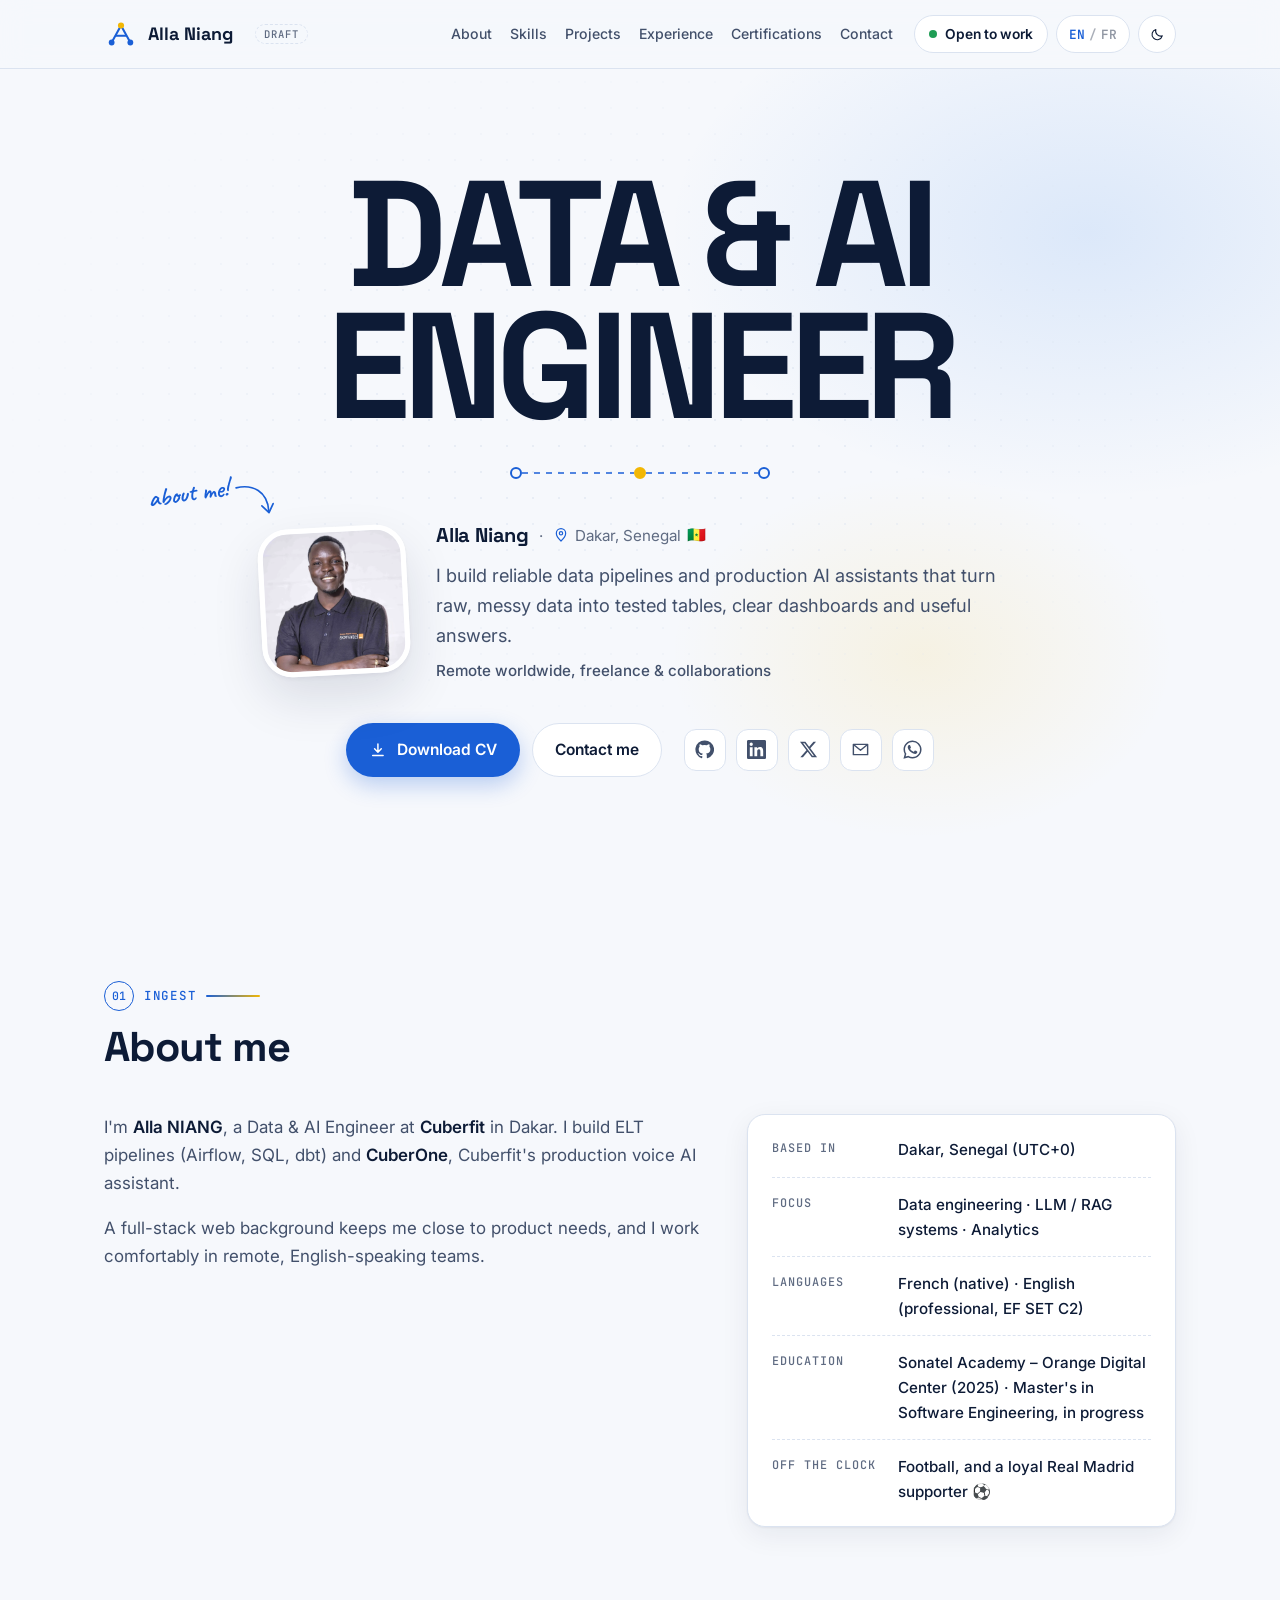
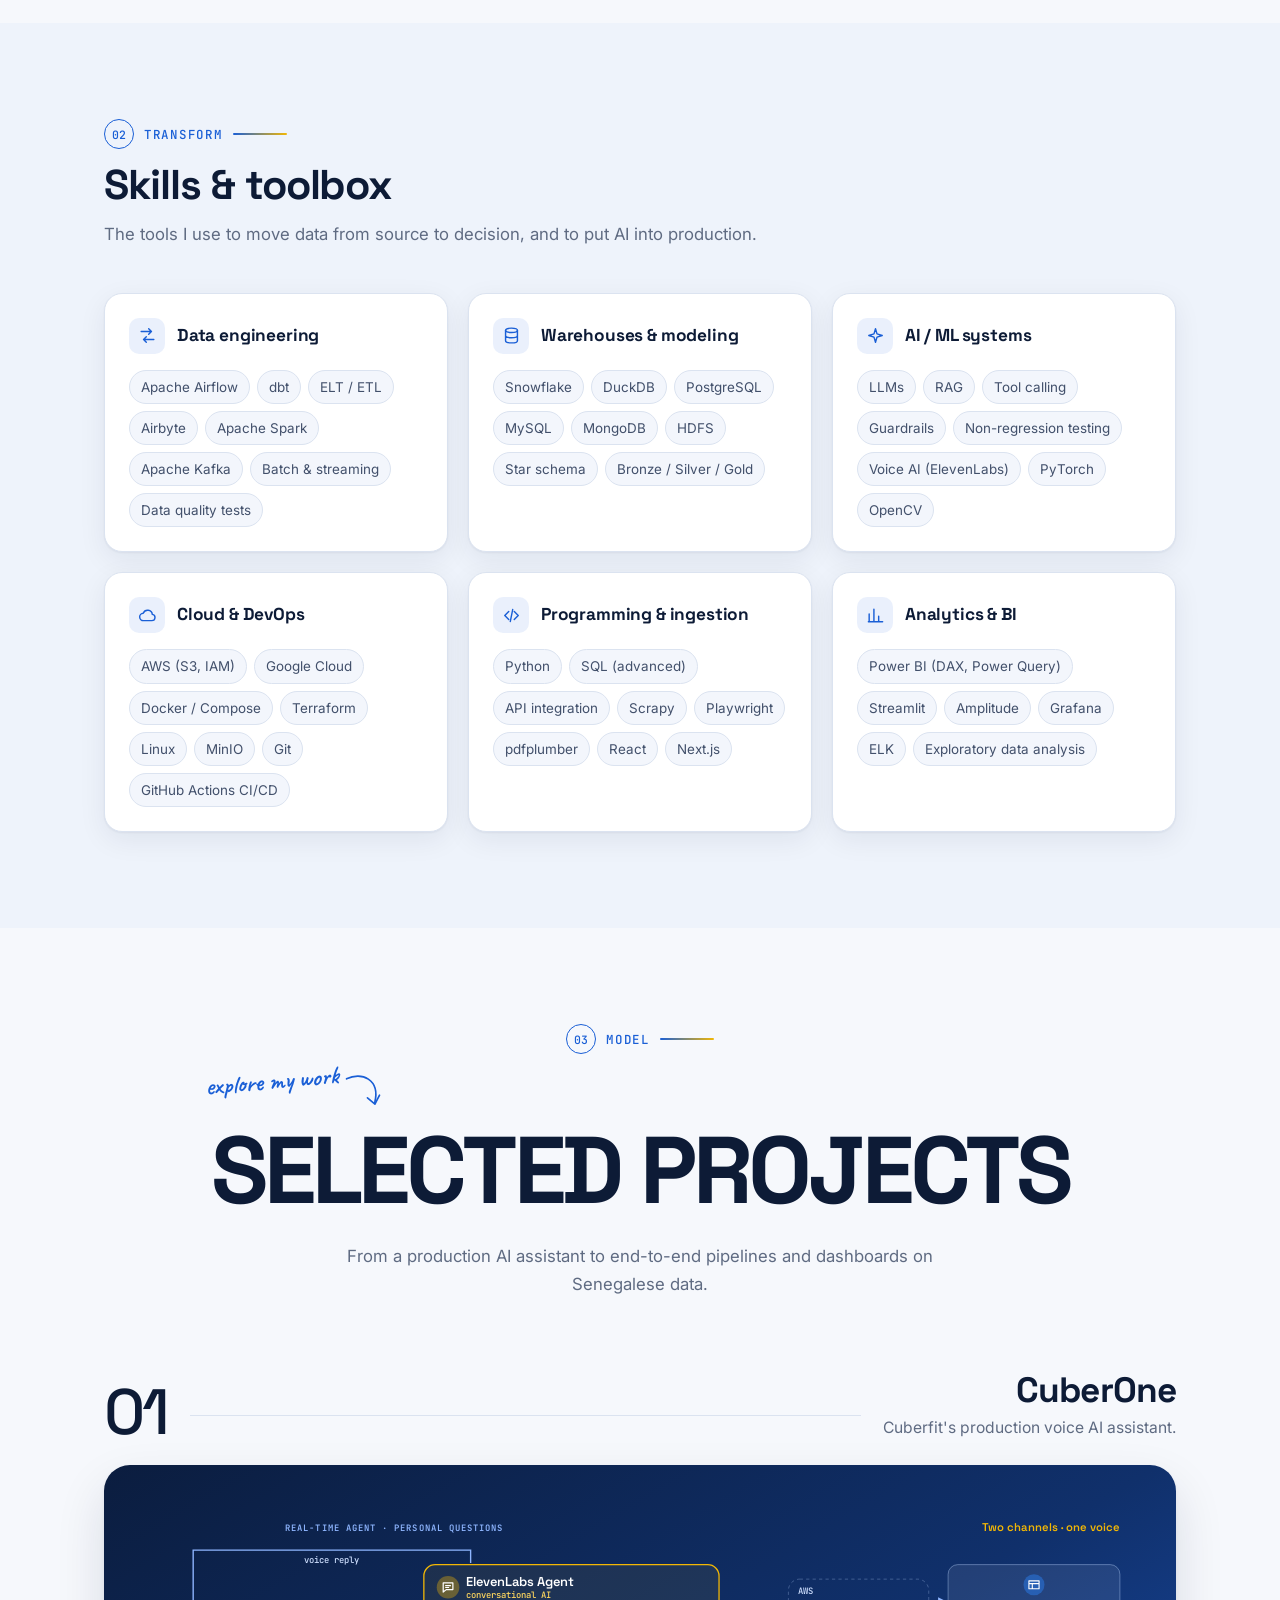
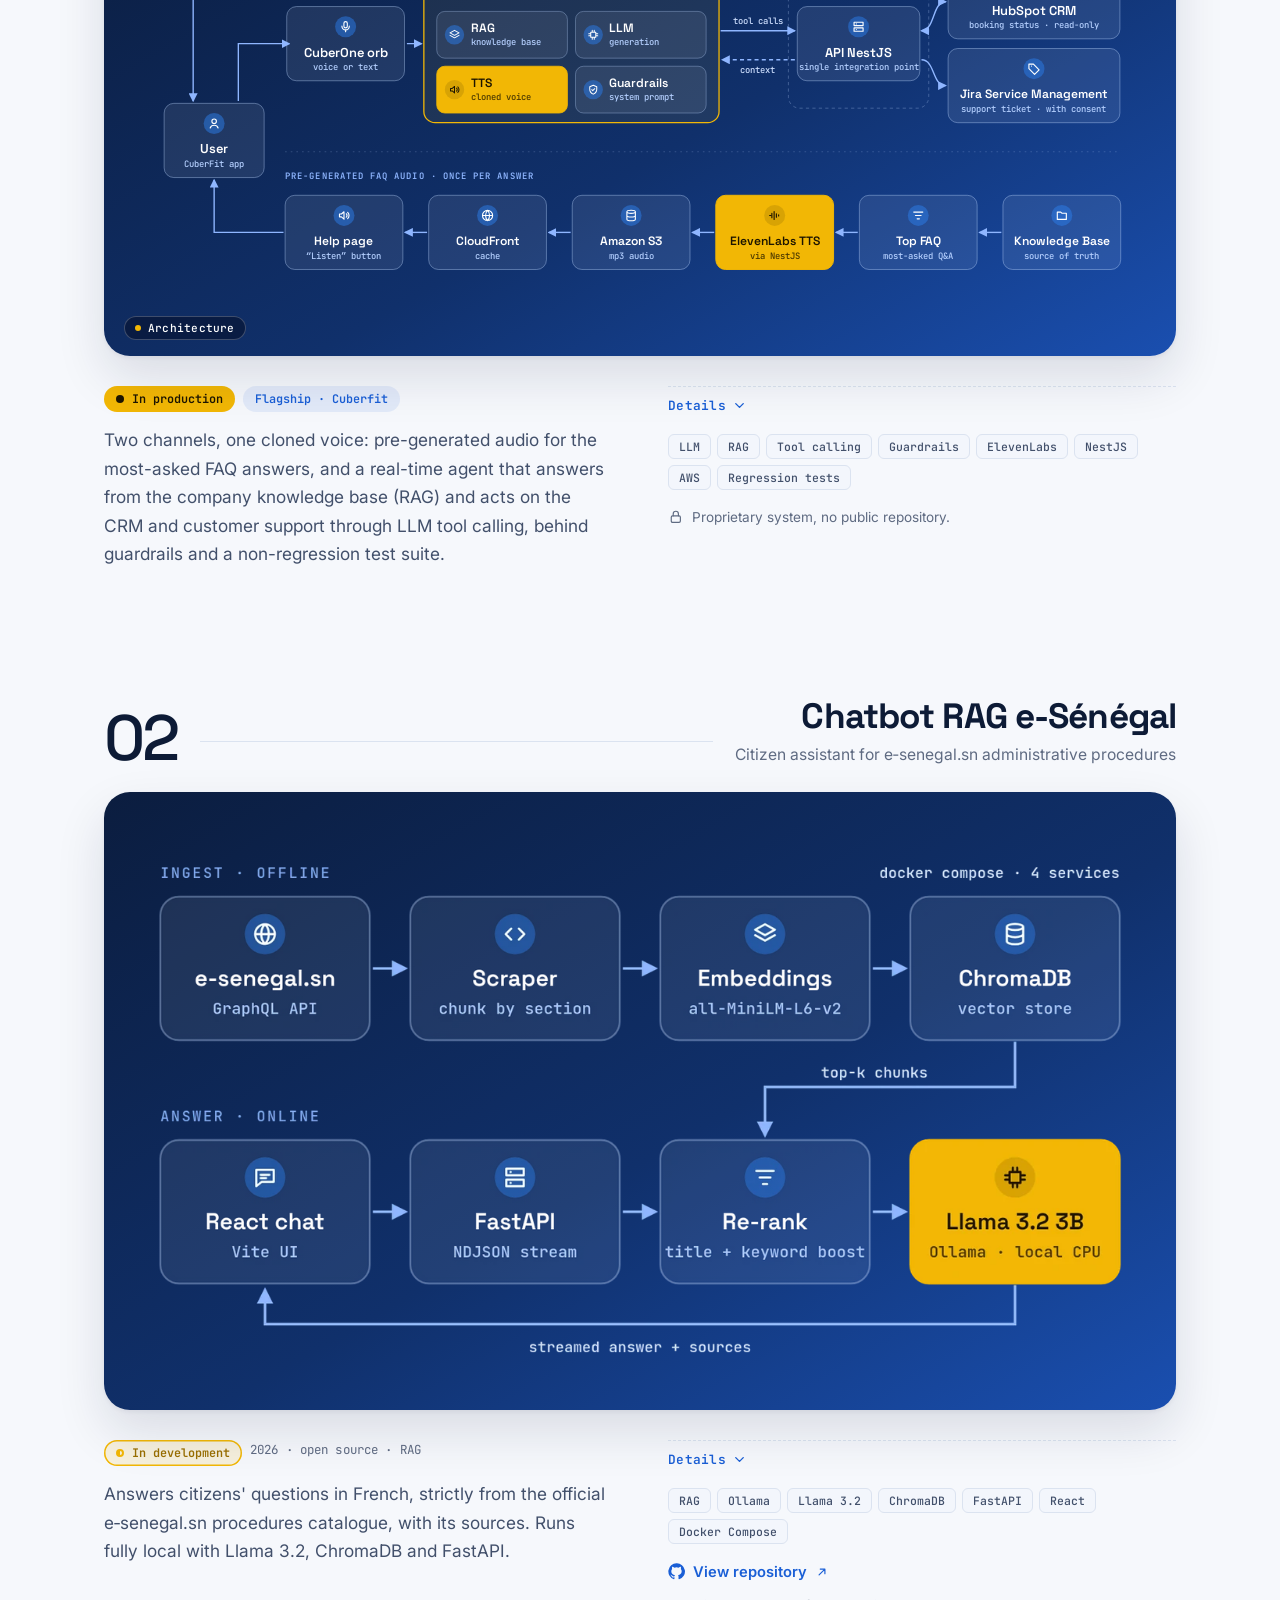
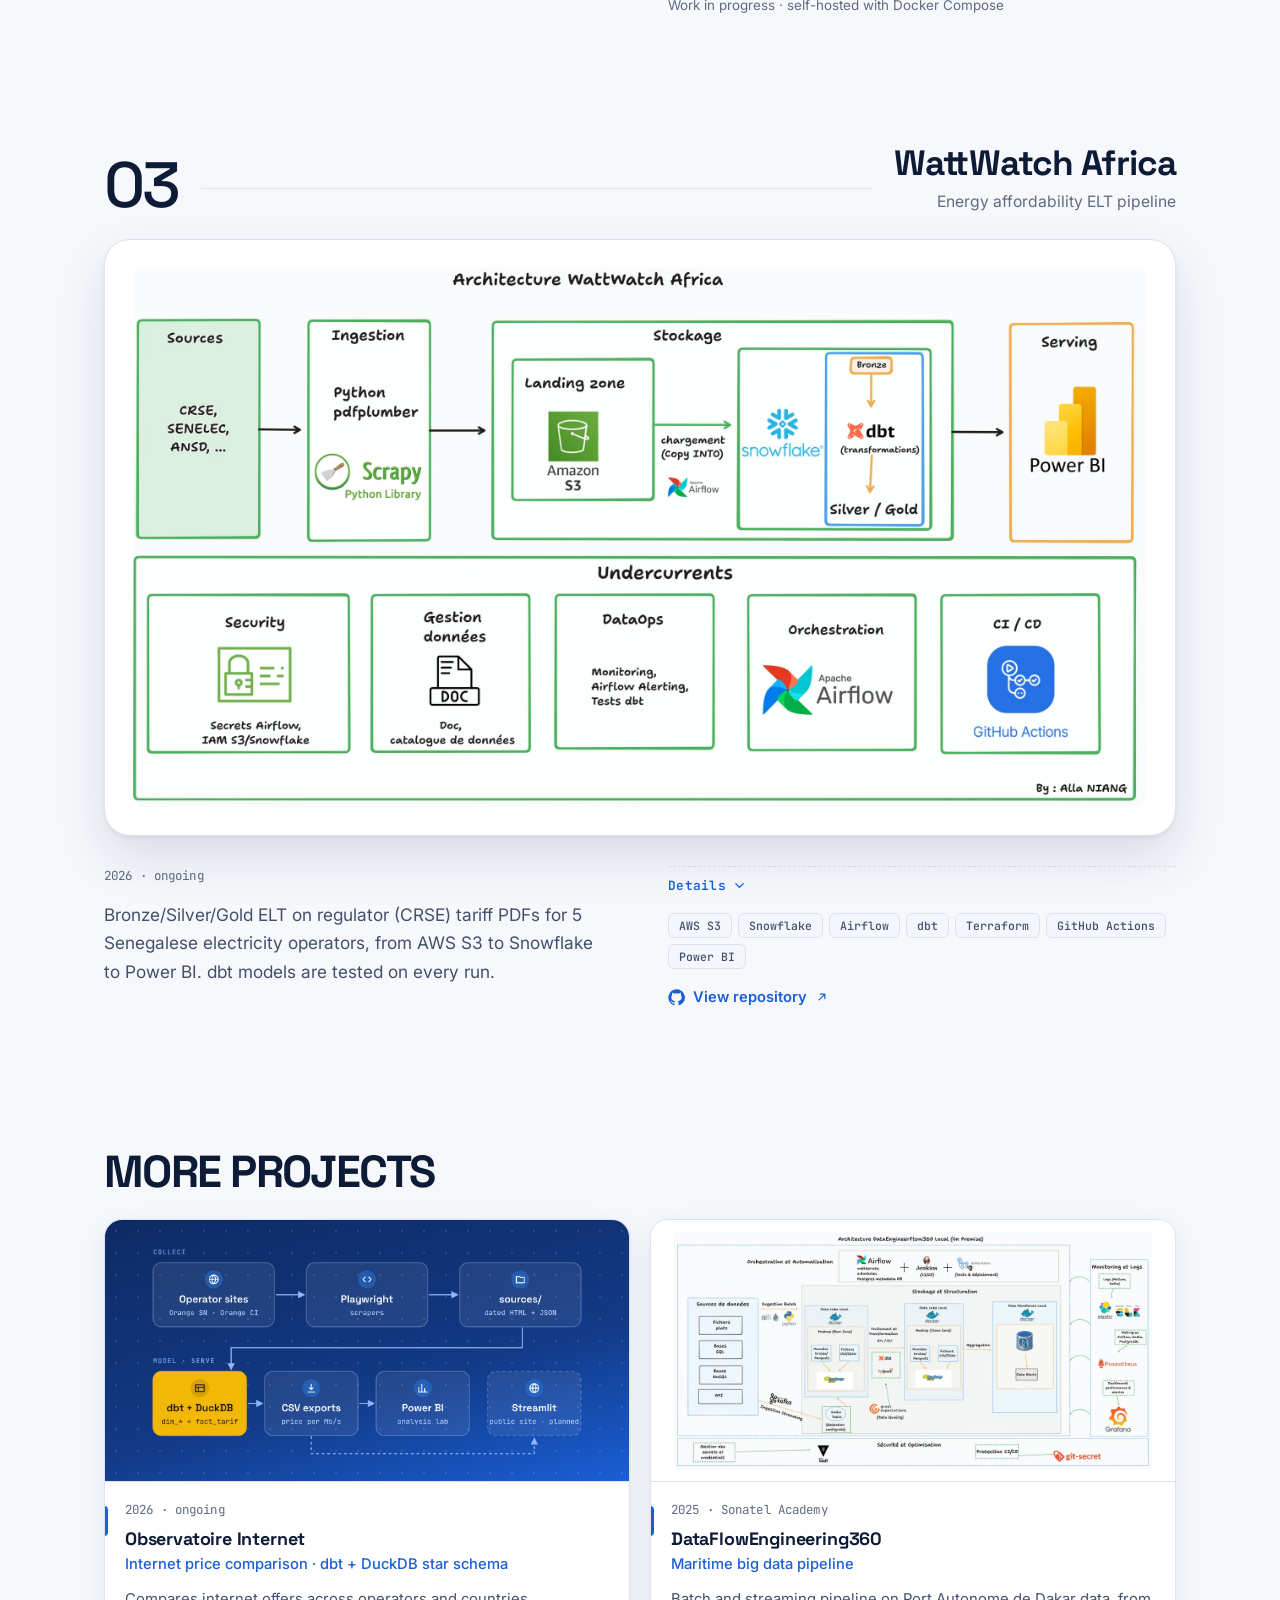
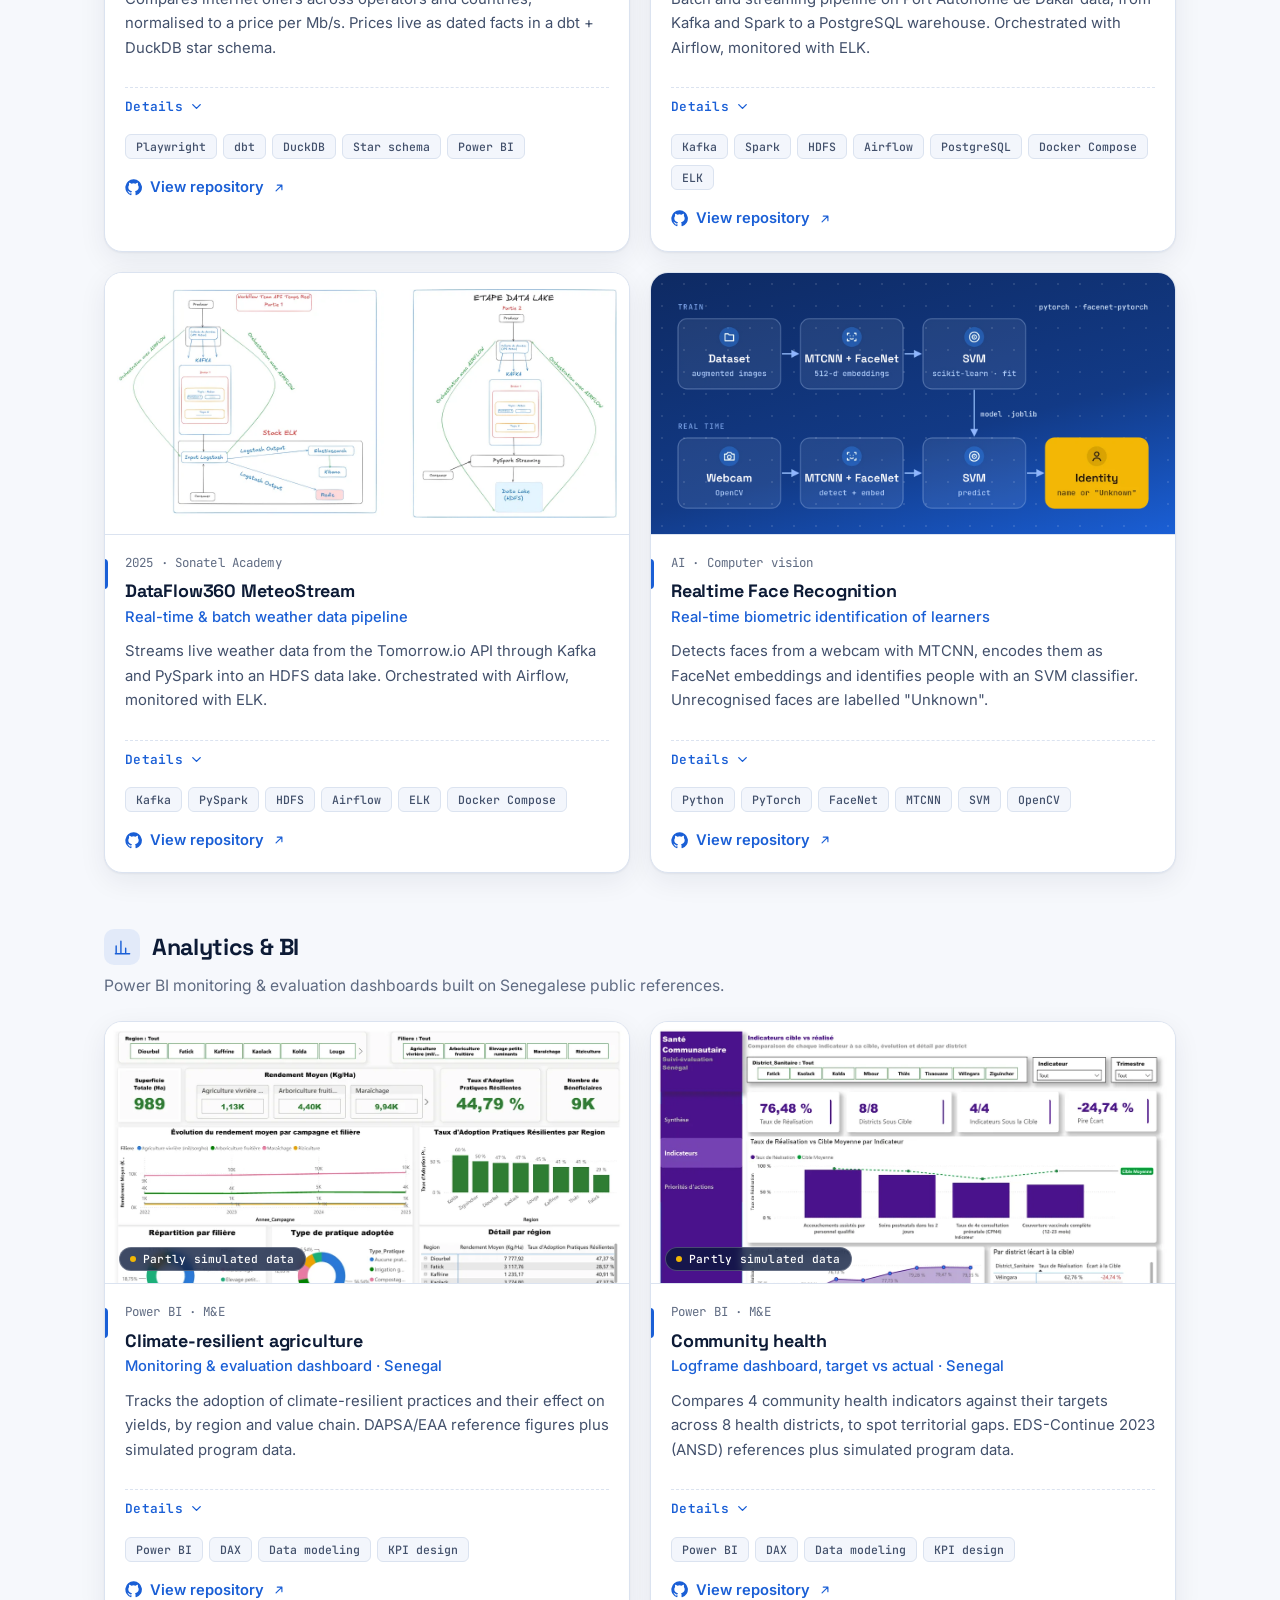
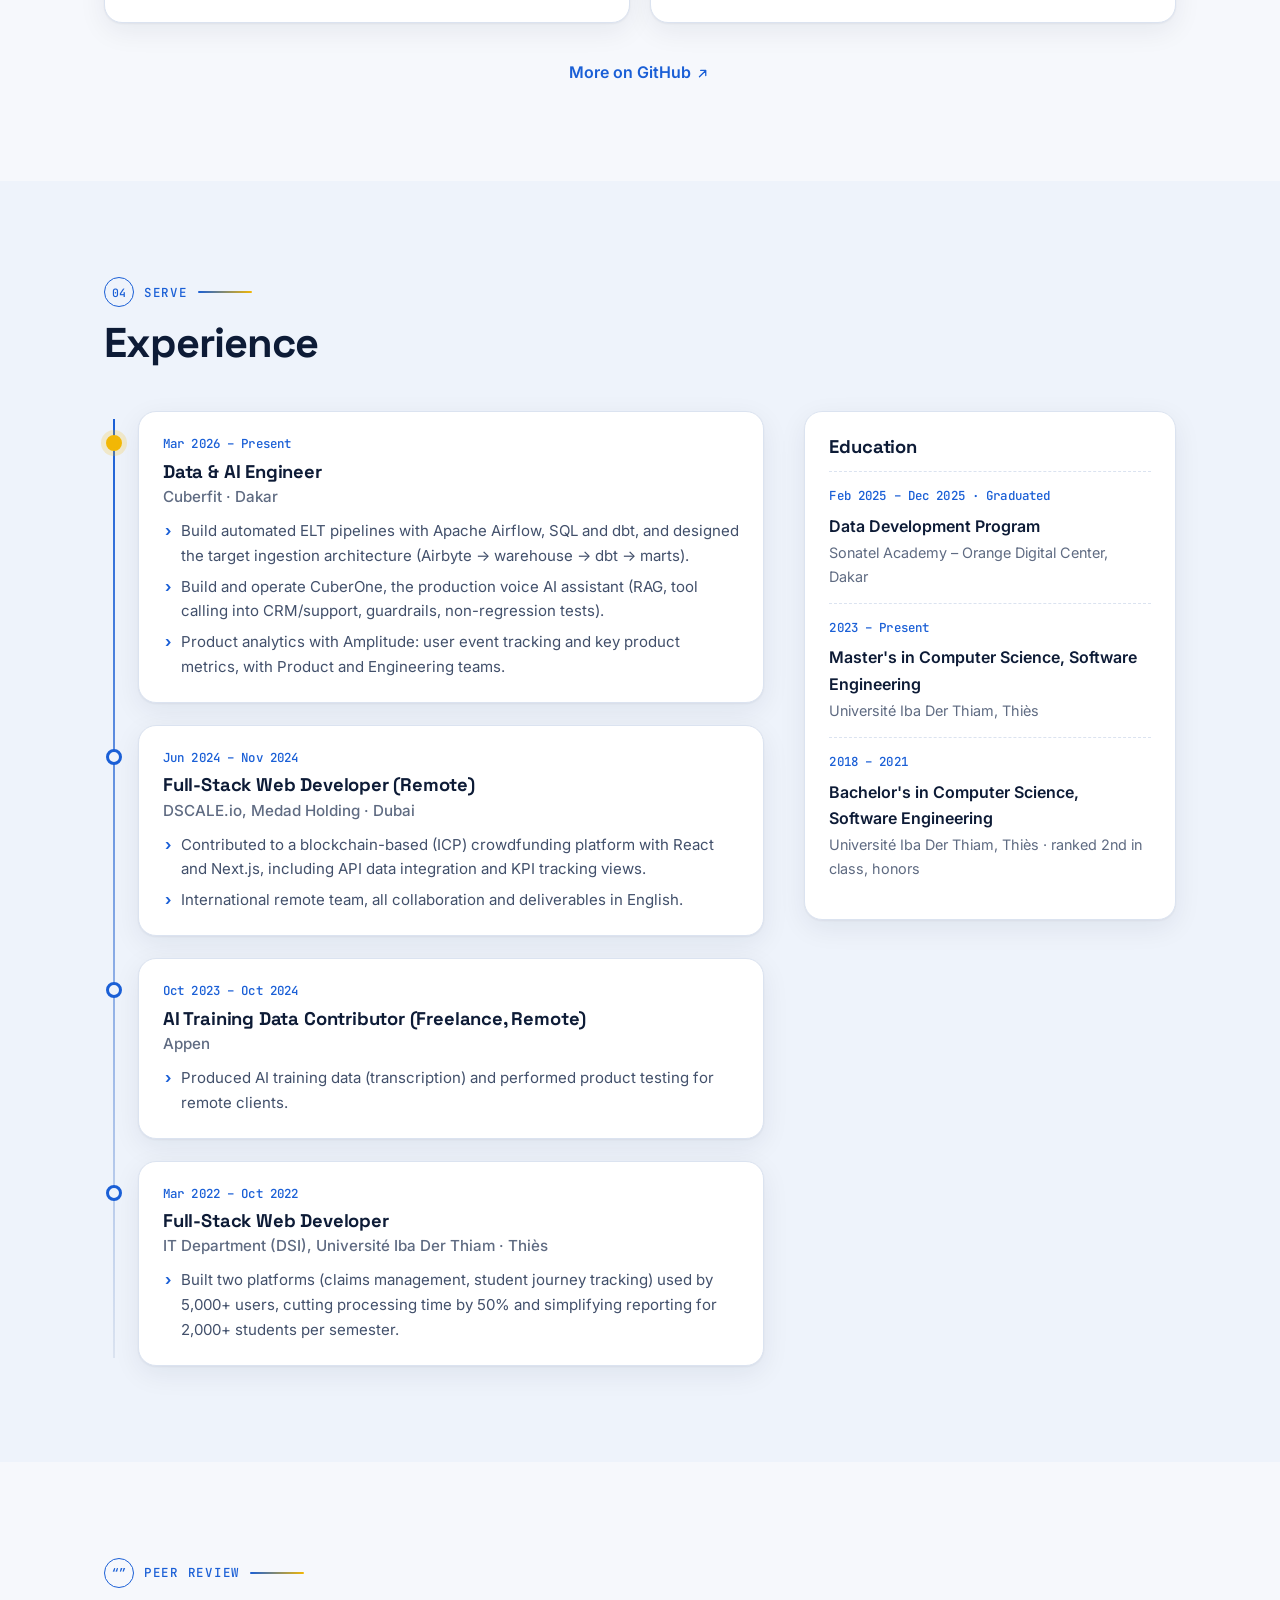
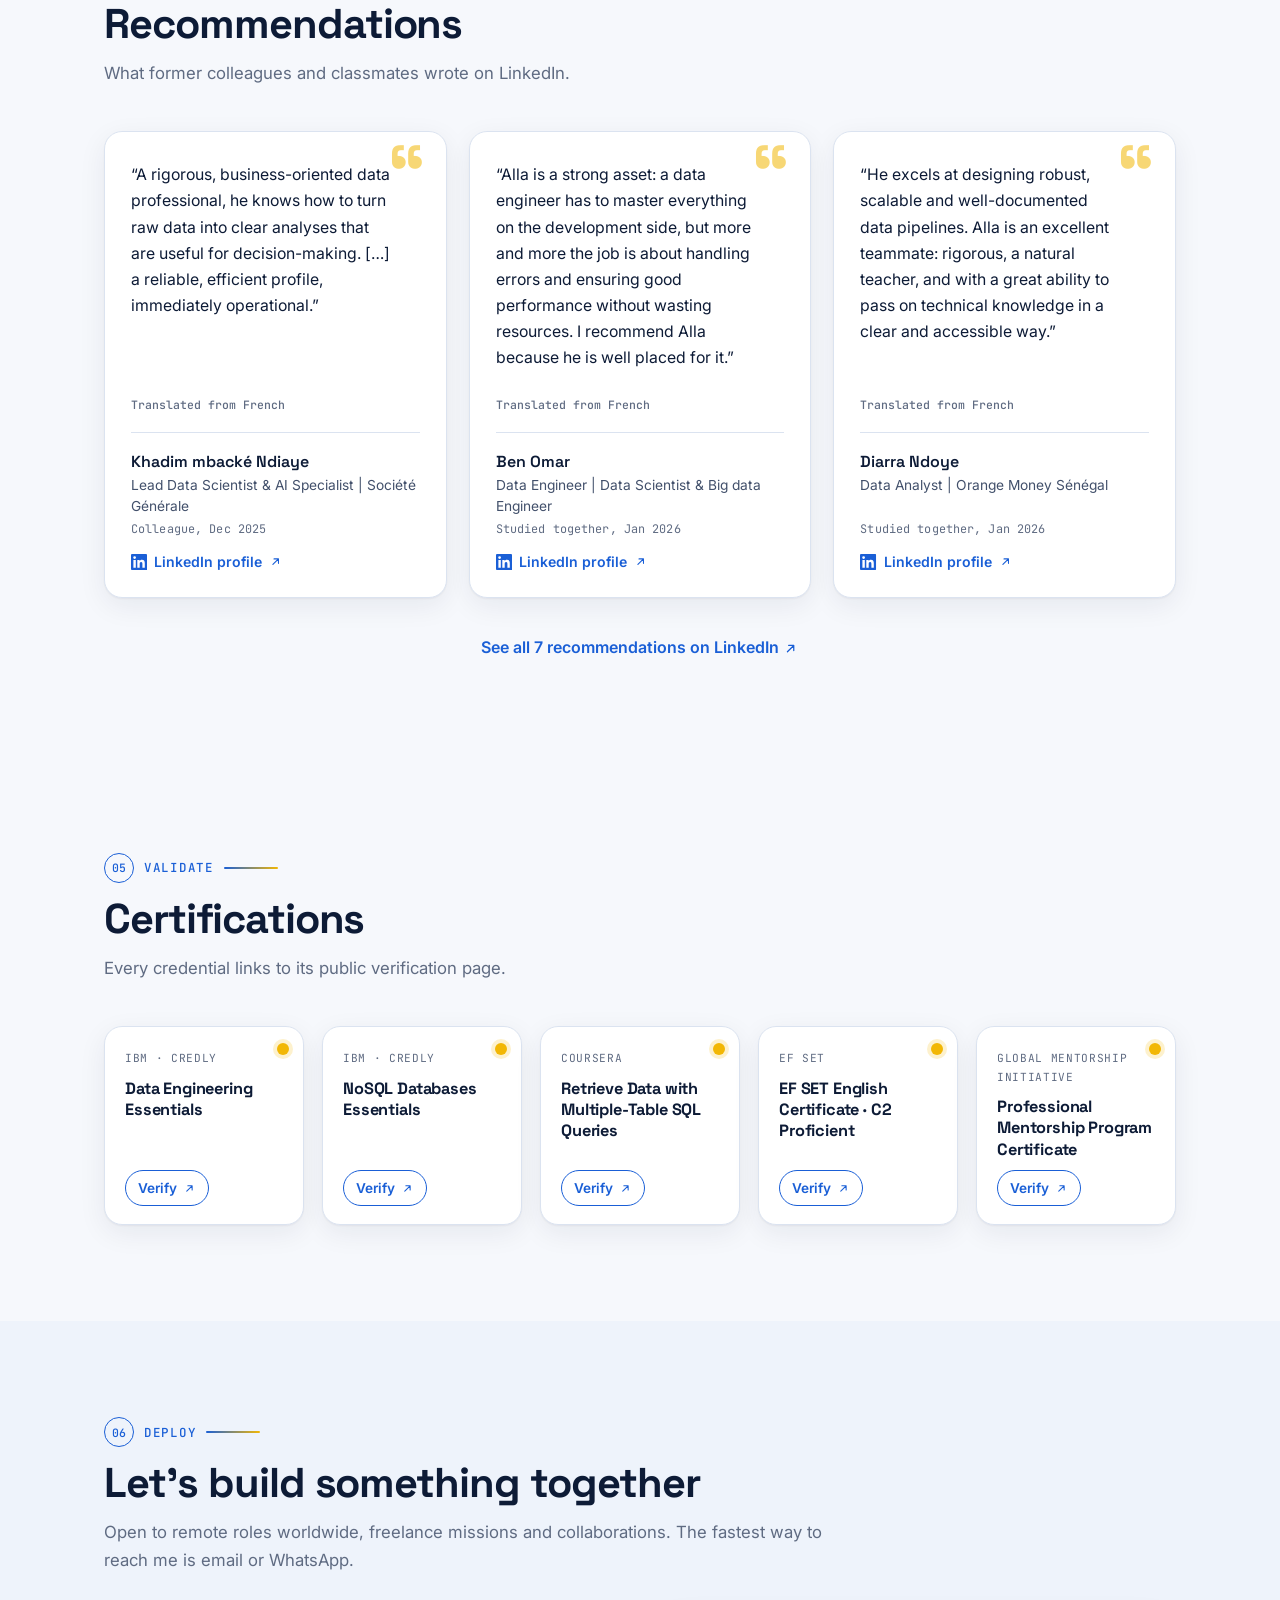
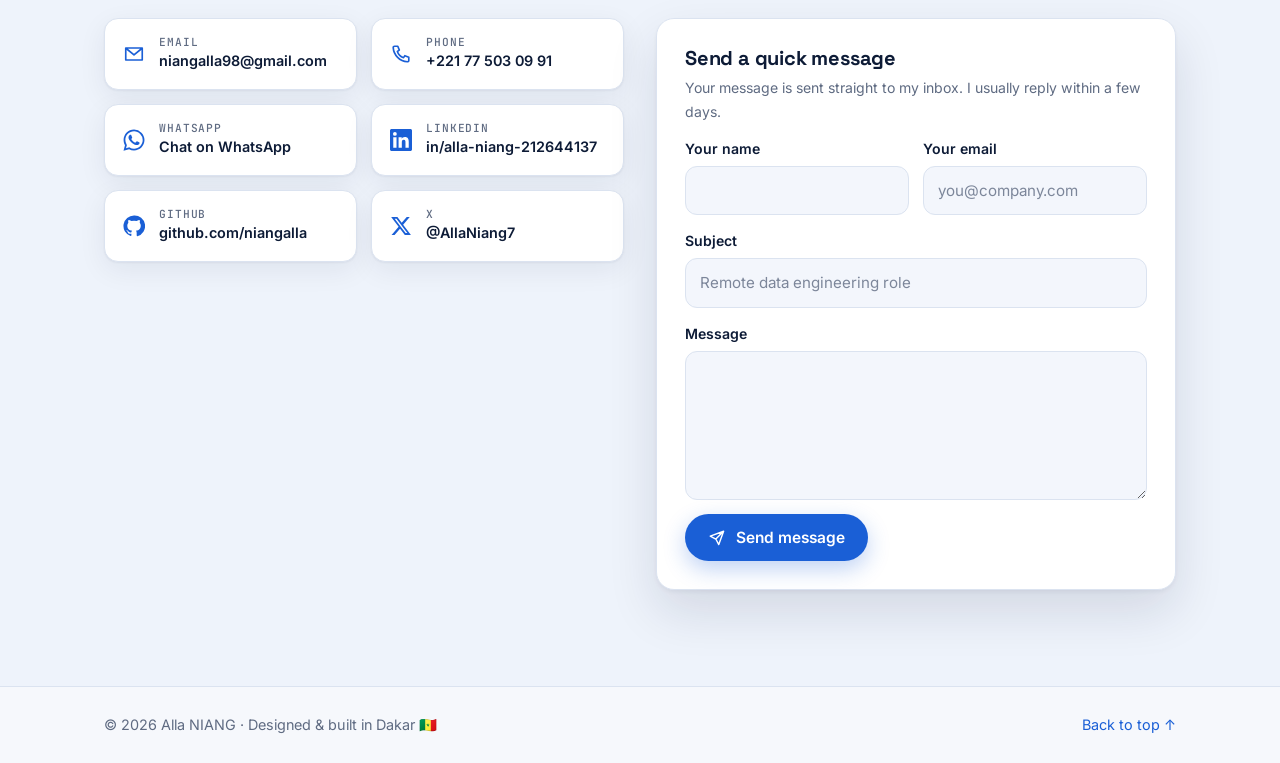
==== draft/index.html @ c75e4c22 "Add draft redesign under /draft (noindex, not linked from main site)" ====
<!DOCTYPE html>
<html lang="en" data-theme="light">
<head>
  <meta charset="utf-8">
  <meta name="viewport" content="width=device-width, initial-scale=1">
  <meta name="robots" content="noindex, nofollow">
  <title>[Draft] Alla Niang · Data &amp; AI Engineer · Dakar, Senegal</title>
  <meta name="description" content="Alla NIANG, Data & AI Engineer based in Dakar, Senegal. ELT pipelines with Airflow, dbt and SQL, cloud data warehouses, and production AI assistants (RAG, tool calling, guardrails). Open to remote opportunities.">
  <meta name="author" content="Alla NIANG">
  <meta name="keywords" content="Alla Niang, Alla NIANG, Data Engineer, AI Engineer, Dakar, Senegal, Airflow, dbt, Snowflake, RAG, LLM, remote">
  <meta name="theme-color" content="#1a5fd6">
  <!-- Open Graph / social -->
  <meta property="og:type" content="website">
  <meta property="og:site_name" content="Alla Niang">
  <meta property="og:title" content="Alla Niang · Data & AI Engineer">
  <meta property="og:description" content="Reliable data pipelines and production AI assistants, built from Dakar, Senegal. Open to remote opportunities.">
  <meta property="og:url" content="https://niangalla.github.io/">
  <meta property="og:image" content="https://niangalla.github.io/assets/og-image.jpg">
  <meta property="og:image:width" content="1200">
  <meta property="og:image:height" content="630">
  <meta property="og:locale" content="en_US">
  <meta property="og:locale:alternate" content="fr_FR">
  <meta name="twitter:card" content="summary_large_image">
  <meta name="twitter:site" content="@AllaNiang7">
  <meta name="twitter:title" content="Alla Niang · Data & AI Engineer">
  <meta name="twitter:description" content="Reliable data pipelines and production AI assistants, built from Dakar, Senegal.">
  <meta name="twitter:image" content="https://niangalla.github.io/assets/og-image.jpg">
  <link rel="icon" href="assets/favicon.svg" type="image/svg+xml">
  <!-- Apply saved theme early to avoid a flash -->
  <script>try{var t=localStorage.getItem('an-theme');if(t)document.documentElement.setAttribute('data-theme',t);}catch(e){}</script>
  <link rel="preconnect" href="https://fonts.googleapis.com">
  <link rel="preconnect" href="https://fonts.gstatic.com" crossorigin>
  <link href="https://fonts.googleapis.com/css2?family=Caveat:wght@600&family=Inter:wght@400;500;600&family=JetBrains+Mono:wght@500&family=Space+Grotesk:wght@500;600;700&display=swap" rel="stylesheet">
  <link rel="stylesheet" href="css/style.css?v=draft1">
</head>
<body>
  <!-- SVG icon sprite -->
  <svg width="0" height="0" style="position:absolute" aria-hidden="true">
    <symbol id="i-github" viewBox="0 0 24 24"><path fill="currentColor" d="M12 .5a11.5 11.5 0 0 0-3.64 22.41c.58.1.79-.25.79-.56v-2c-3.2.7-3.88-1.37-3.88-1.37-.53-1.33-1.28-1.69-1.28-1.69-1.05-.71.08-.7.08-.7 1.16.08 1.77 1.19 1.77 1.19 1.03 1.77 2.7 1.26 3.36.96.1-.75.4-1.26.73-1.55-2.55-.29-5.24-1.28-5.24-5.68 0-1.26.45-2.28 1.19-3.09-.12-.29-.52-1.46.11-3.04 0 0 .97-.31 3.17 1.18a11 11 0 0 1 5.77 0c2.2-1.49 3.17-1.18 3.17-1.18.63 1.58.23 2.75.11 3.04.74.81 1.19 1.83 1.19 3.09 0 4.41-2.69 5.38-5.26 5.67.41.36.78 1.06.78 2.14v3.17c0 .31.21.67.8.56A11.5 11.5 0 0 0 12 .5Z"/></symbol>
    <symbol id="i-linkedin" viewBox="0 0 24 24"><path fill="currentColor" d="M20.45 20.45h-3.56v-5.57c0-1.33-.02-3.04-1.85-3.04-1.86 0-2.14 1.45-2.14 2.94v5.67H9.35V9h3.41v1.56h.05c.48-.9 1.64-1.85 3.37-1.85 3.6 0 4.27 2.37 4.27 5.46v6.28ZM5.34 7.43a2.06 2.06 0 1 1 0-4.13 2.06 2.06 0 0 1 0 4.13ZM7.12 20.45H3.56V9h3.56v11.45ZM22.22 0H1.77C.79 0 0 .77 0 1.73v20.54C0 23.23.79 24 1.77 24h20.45c.98 0 1.78-.77 1.78-1.73V1.73C24 .77 23.2 0 22.22 0Z"/></symbol>
    <symbol id="i-x" viewBox="0 0 24 24"><path fill="currentColor" d="M18.24 2.25h3.31l-7.23 8.26 8.5 11.24h-6.66l-5.21-6.82-5.97 6.82H1.67l7.73-8.84L1.25 2.25h6.83l4.71 6.23 5.45-6.23Zm-1.16 17.52h1.83L7.08 4.13H5.12l11.96 15.64Z"/></symbol>
    <symbol id="i-mail" viewBox="0 0 24 24"><path fill="none" stroke="currentColor" stroke-width="1.8" stroke-linecap="round" stroke-linejoin="round" d="M3 5.5h18v13H3zM3.5 6l8.5 7 8.5-7"/></symbol>
    <symbol id="i-phone" viewBox="0 0 24 24"><path fill="none" stroke="currentColor" stroke-width="1.8" stroke-linecap="round" stroke-linejoin="round" d="M5 3.5h3.5l1.7 4.3-2.2 1.4a11 11 0 0 0 6.8 6.8l1.4-2.2 4.3 1.7V19a1.5 1.5 0 0 1-1.6 1.5A16.5 16.5 0 0 1 3.5 5.1 1.5 1.5 0 0 1 5 3.5Z"/></symbol>
    <symbol id="i-whatsapp" viewBox="0 0 24 24"><path fill="currentColor" d="M17.47 14.38c-.3-.15-1.76-.87-2.03-.97-.27-.1-.47-.15-.67.15-.2.3-.77.97-.94 1.16-.17.2-.35.22-.65.07-.3-.15-1.26-.46-2.4-1.48-.89-.79-1.49-1.77-1.66-2.07-.17-.3-.02-.46.13-.61.13-.13.3-.35.45-.52.15-.17.2-.3.3-.5.1-.2.05-.37-.03-.52-.07-.15-.67-1.61-.92-2.21-.24-.58-.49-.5-.67-.51h-.57c-.2 0-.52.07-.79.37-.27.3-1.04 1.02-1.04 2.48 0 1.46 1.07 2.88 1.21 3.07.15.2 2.1 3.2 5.08 4.49.71.31 1.26.49 1.69.63.71.23 1.36.19 1.87.12.57-.09 1.76-.72 2.01-1.41.25-.69.25-1.29.17-1.41-.07-.12-.27-.2-.57-.35ZM12.04 21.5h-.01a9.45 9.45 0 0 1-4.81-1.32l-.35-.2-3.58.94.96-3.49-.23-.36a9.43 9.43 0 0 1-1.45-5.03c0-5.22 4.25-9.46 9.47-9.46 2.53 0 4.9.99 6.69 2.78a9.4 9.4 0 0 1 2.77 6.69c0 5.22-4.25 9.46-9.46 9.46Zm8.05-17.51A11.3 11.3 0 0 0 12.04.66C5.76.66.65 5.77.65 12.05c0 2.01.52 3.97 1.52 5.69L.55 23.66l6.05-1.59a11.36 11.36 0 0 0 5.43 1.38h.01c6.28 0 11.39-5.11 11.39-11.39 0-3.04-1.18-5.9-3.34-8.06Z"/></symbol>
    <symbol id="i-pin" viewBox="0 0 24 24"><path fill="none" stroke="currentColor" stroke-width="1.8" stroke-linecap="round" stroke-linejoin="round" d="M12 21s-7-6.2-7-11.5a7 7 0 0 1 14 0C19 14.8 12 21 12 21Z"/><circle cx="12" cy="9.5" r="2.5" fill="none" stroke="currentColor" stroke-width="1.8"/></symbol>
    <symbol id="i-download" viewBox="0 0 24 24"><path fill="none" stroke="currentColor" stroke-width="2" stroke-linecap="round" stroke-linejoin="round" d="M12 4v11m0 0-4.5-4.5M12 15l4.5-4.5M5 19.5h14"/></symbol>
    <symbol id="i-arrow" viewBox="0 0 24 24"><path fill="none" stroke="currentColor" stroke-width="2" stroke-linecap="round" stroke-linejoin="round" d="M7 17 17 7M9 7h8v8"/></symbol>
    <symbol id="i-sun" viewBox="0 0 24 24"><g fill="none" stroke="currentColor" stroke-width="1.8" stroke-linecap="round"><circle cx="12" cy="12" r="4"/><path d="M12 2.5v2M12 19.5v2M2.5 12h2M19.5 12h2M5.3 5.3l1.4 1.4M17.3 17.3l1.4 1.4M5.3 18.7l1.4-1.4M17.3 6.7l1.4-1.4"/></g></symbol>
    <symbol id="i-moon" viewBox="0 0 24 24"><path fill="none" stroke="currentColor" stroke-width="1.8" stroke-linejoin="round" d="M20 14.5A8.5 8.5 0 0 1 9.5 4a8.5 8.5 0 1 0 10.5 10.5Z"/></symbol>
    <symbol id="i-lock" viewBox="0 0 24 24"><g fill="none" stroke="currentColor" stroke-width="1.8" stroke-linecap="round"><rect x="5" y="10.5" width="14" height="10" rx="2"/><path d="M8 10.5V7.5a4 4 0 0 1 8 0v3"/></g></symbol>
    <symbol id="i-send" viewBox="0 0 24 24"><path fill="none" stroke="currentColor" stroke-width="1.9" stroke-linecap="round" stroke-linejoin="round" d="M21 3 10.5 13.5M21 3l-6.5 18-4-7.5L3 9.5 21 3Z"/></symbol>
  </svg>

  <a class="skip-link" href="#main" data-i18n="skip">Skip to content</a>

  <header class="site-header" id="top">
    <div class="container header-inner">
      <a class="brand" href="#hero" aria-label="Alla Niang, home">
        <svg class="brand-mark" viewBox="0 0 40 40" aria-hidden="true">
          <path d="M9 30 L20 10 L31 30" fill="none" stroke="currentColor" stroke-width="2.4" stroke-linecap="round" stroke-linejoin="round"/>
          <path d="M14 22 H26" fill="none" stroke="currentColor" stroke-width="2.4" stroke-linecap="round"/>
          <circle cx="9" cy="30" r="3.4" class="bm-node"/>
          <circle cx="31" cy="30" r="3.4" class="bm-node"/>
          <circle cx="20" cy="10" r="3.6" class="bm-gold"/>
        </svg>
        <span class="brand-name">Alla Niang</span>
      </a>
      <span class="draft-pill" title="Draft version, not the live portfolio">Draft</span>
      <nav class="main-nav" id="main-nav" aria-label="Primary">
        <ul>
          <li><a href="#about" data-i18n="nav.about">About</a></li>
          <li><a href="#skills" data-i18n="nav.skills">Skills</a></li>
          <li><a href="#projects" data-i18n="nav.projects">Projects</a></li>
          <li><a href="#experience" data-i18n="nav.experience">Experience</a></li>
          <li><a href="#certifications" data-i18n="nav.certs">Certifications</a></li>
          <li><a href="#contact" data-i18n="nav.contact">Contact</a></li>
        </ul>
      </nav>
      <div class="header-tools">
        <a class="open-pill" href="#contact"><span class="open-dot" aria-hidden="true"></span><span data-i18n="nav.open">Open to work</span></a>
        <button class="tool-btn lang-btn" id="lang-toggle" type="button" aria-label="Passer en français">
          <span data-lang-opt="en">EN</span><span class="sep" aria-hidden="true">/</span><span data-lang-opt="fr">FR</span>
        </button>
        <button class="tool-btn icon-only" id="theme-toggle" type="button" aria-label="Switch to dark mode">
          <svg class="ic ic-moon" aria-hidden="true"><use href="#i-moon"/></svg>
          <svg class="ic ic-sun" aria-hidden="true"><use href="#i-sun"/></svg>
        </button>
        <button class="tool-btn icon-only menu-btn" id="menu-toggle" type="button" aria-expanded="false" aria-controls="main-nav" aria-label="Open menu">
          <span class="burger" aria-hidden="true"><span></span><span></span><span></span></span>
        </button>
      </div>
    </div>
    <div class="scroll-progress" aria-hidden="true"><span id="progress-bar"></span></div>
  </header>

  <!-- Pipeline rail: the page reads like a DAG -->
  <aside class="pipeline-rail" aria-hidden="true">
    <div class="rail-track"><div class="rail-fill" id="rail-fill"></div></div>
    <ol class="rail-stages">
      <li data-target="hero"><span class="node"></span><span class="rail-label" data-i18n="stage.source">source</span></li>
      <li data-target="about"><span class="node"></span><span class="rail-label" data-i18n="stage.ingest">ingest</span></li>
      <li data-target="skills"><span class="node"></span><span class="rail-label" data-i18n="stage.transform">transform</span></li>
      <li data-target="projects"><span class="node"></span><span class="rail-label" data-i18n="stage.model">model</span></li>
      <li data-target="experience"><span class="node"></span><span class="rail-label" data-i18n="stage.serve">serve</span></li>
      <li data-target="certifications"><span class="node"></span><span class="rail-label" data-i18n="stage.validate">validate</span></li>
      <li data-target="contact"><span class="node"></span><span class="rail-label" data-i18n="stage.deploy">deploy</span></li>
    </ol>
  </aside>

  <main id="main">
    <!-- HERO -->
    <section class="hero hero--mega" id="hero" aria-labelledby="hero-title">
      <div class="container hero-stack">
        <h1 id="hero-title" class="mega reveal" data-i18n-html="hero.mega">Data &amp; AI<br>Engineer</h1>
        <div class="hero-flow" aria-hidden="true"><span class="hf-node"></span><span class="hf-line"></span><span class="hf-node hf-gold"></span><span class="hf-line"></span><span class="hf-node"></span></div>
        <div class="hero-intro reveal">
          <div class="hero-photo-wrap">
            <p class="anno anno--about" aria-hidden="true"><span data-i18n="anno.about">about me!</span><svg class="anno-arrow" viewBox="0 0 60 60" aria-hidden="true"><path d="M8 8 C 30 6, 48 18, 46 44"/><path d="M38 36 L46 46 L53 35"/></svg></p>
            <div class="hero-photo">
              <picture>
              <source srcset="assets/alla-niang.webp" type="image/webp">
              <img src="assets/alla-niang.jpg" width="800" height="1000" alt="Portrait of Alla Niang, smiling with arms crossed" data-i18n-alt="hero.photoAlt" fetchpriority="high">
            </picture>
            </div>
          </div>
          <div class="hero-intro-text">
            <p class="hero-hello"><span class="hero-me">Alla Niang</span><span class="hero-dotsep" aria-hidden="true">·</span><svg class="ic" aria-hidden="true"><use href="#i-pin"/></svg><span data-i18n="hero.loc">Dakar, Senegal</span> <span class="flag" role="img" aria-label="Senegal">🇸🇳</span></p>
            <p class="hero-pitch" data-i18n="hero.pitch">I build reliable data pipelines and production AI assistants that turn raw, messy data into tested tables, clear dashboards and useful answers.</p>
            <p class="hero-remote" data-i18n="hero.remote">Remote worldwide, freelance &amp; collaborations</p>
          </div>
        </div>
        <div class="hero-actions reveal">
          <div class="hero-ctas">
            <a class="btn btn-primary" href="assets/Alla_Niang_CV.pdf" download="Alla_Niang_CV.pdf">
              <svg class="ic" aria-hidden="true"><use href="#i-download"/></svg><span data-i18n="hero.cv">Download CV</span>
            </a>
            <a class="btn btn-ghost" href="#contact"><span data-i18n="hero.contact">Contact me</span></a>
          </div>
          <ul class="socials" aria-label="Social links">
            <li><a href="https://github.com/niangalla" target="_blank" rel="noopener" aria-label="GitHub"><svg class="ic" aria-hidden="true"><use href="#i-github"/></svg></a></li>
            <li><a href="https://www.linkedin.com/in/alla-niang-212644137" target="_blank" rel="noopener" aria-label="LinkedIn"><svg class="ic" aria-hidden="true"><use href="#i-linkedin"/></svg></a></li>
            <li><a href="https://x.com/AllaNiang7" target="_blank" rel="noopener" aria-label="X (Twitter)"><svg class="ic" aria-hidden="true"><use href="#i-x"/></svg></a></li>
            <li><a href="mailto:niangalla98@gmail.com" aria-label="Email"><svg class="ic" aria-hidden="true"><use href="#i-mail"/></svg></a></li>
            <li><a href="https://wa.me/221775030991" target="_blank" rel="noopener" aria-label="WhatsApp"><svg class="ic" aria-hidden="true"><use href="#i-whatsapp"/></svg></a></li>
          </ul>
        </div>
      </div>
    </section>

    <!-- ABOUT / INGEST -->
    <section class="section" id="about" aria-labelledby="about-title">
      <div class="container">
        <header class="section-head reveal">
          <p class="stage-tag"><span class="stage-num">01</span><span data-i18n="stage.ingest">ingest</span></p>
          <h2 id="about-title" data-i18n="about.title">About me</h2>
        </header>
        <div class="about-grid">
          <div class="about-text reveal">
            <p data-i18n-html="about.p1">I'm <strong>Alla NIANG</strong>, a Data &amp; AI Engineer at <strong>Cuberfit</strong> in Dakar. I build ELT pipelines (Airflow, SQL, dbt) and <strong>CuberOne</strong>, Cuberfit's production voice AI assistant.</p>
            <p data-i18n-html="about.p2">A full-stack web background keeps me close to product needs, and I work comfortably in remote, English-speaking teams.</p>
          </div>
          <dl class="facts reveal">
            <div class="fact"><dt data-i18n="about.f.based">Based in</dt><dd data-i18n="about.f.basedV">Dakar, Senegal (UTC+0)</dd></div>
            <div class="fact"><dt data-i18n="about.f.focus">Focus</dt><dd data-i18n="about.f.focusV">Data engineering · LLM / RAG systems · Analytics</dd></div>
            <div class="fact"><dt data-i18n="about.f.lang">Languages</dt><dd data-i18n="about.f.langV">French (native) · English (professional, EF SET C2)</dd></div>
            <div class="fact"><dt data-i18n="about.f.edu">Education</dt><dd data-i18n="about.f.eduV">Sonatel Academy – Orange Digital Center (2025) · Master's in Software Engineering, in progress</dd></div>
            <div class="fact"><dt data-i18n="about.f.off">Off the clock</dt><dd data-i18n="about.f.offV">Football, and a loyal Real Madrid supporter ⚽</dd></div>
          </dl>
        </div>
      </div>
    </section>

    <!-- SKILLS / TRANSFORM -->
    <section class="section section-alt" id="skills" aria-labelledby="skills-title">
      <div class="container">
        <header class="section-head reveal">
          <p class="stage-tag"><span class="stage-num">02</span><span data-i18n="stage.transform">transform</span></p>
          <h2 id="skills-title" data-i18n="skills.title">Skills &amp; toolbox</h2>
          <p class="section-sub" data-i18n="skills.sub">The tools I use to move data from source to decision, and to put AI into production.</p>
        </header>
        <div class="skills-grid">
          <article class="skill-card reveal">
            <h3><span class="skill-ic" aria-hidden="true"><svg viewBox="0 0 24 24"><path d="M4 7h13m0 0-3.5-3.5M17 7l-3.5 3.5M20 17H7m0 0 3.5-3.5M7 17l3.5 3.5"/></svg></span><span data-i18n="skills.de">Data engineering</span></h3>
            <ul class="chips"><li>Apache Airflow</li><li>dbt</li><li>ELT / ETL</li><li>Airbyte</li><li>Apache Spark</li><li>Apache Kafka</li><li data-i18n="skills.c.batch">Batch &amp; streaming</li><li data-i18n="skills.c.quality">Data quality tests</li></ul>
          </article>
          <article class="skill-card reveal">
            <h3><span class="skill-ic" aria-hidden="true"><svg viewBox="0 0 24 24"><ellipse cx="12" cy="5.5" rx="7.5" ry="2.8"/><path d="M4.5 5.5v13c0 1.5 3.4 2.8 7.5 2.8s7.5-1.3 7.5-2.8v-13M4.5 12c0 1.5 3.4 2.8 7.5 2.8s7.5-1.3 7.5-2.8"/></svg></span><span data-i18n="skills.wh">Warehouses &amp; modeling</span></h3>
            <ul class="chips"><li>Snowflake</li><li>DuckDB</li><li>PostgreSQL</li><li>MySQL</li><li>MongoDB</li><li>HDFS</li><li data-i18n="skills.c.star">Star schema</li><li>Bronze / Silver / Gold</li></ul>
          </article>
          <article class="skill-card reveal">
            <h3><span class="skill-ic" aria-hidden="true"><svg viewBox="0 0 24 24"><path d="M12 3.5 13.9 10l6.6 2-6.6 2L12 20.5 10.1 14l-6.6-2 6.6-2L12 3.5Z"/></svg></span><span data-i18n="skills.ai">AI / ML systems</span></h3>
            <ul class="chips"><li>LLMs</li><li>RAG</li><li data-i18n="skills.c.tools">Tool calling</li><li>Guardrails</li><li data-i18n="skills.c.regr">Non-regression testing</li><li data-i18n="skills.c.voice">Voice AI (ElevenLabs)</li><li>PyTorch</li><li>OpenCV</li></ul>
          </article>
          <article class="skill-card reveal">
            <h3><span class="skill-ic" aria-hidden="true"><svg viewBox="0 0 24 24"><path d="M7 18.5h10.5a4 4 0 0 0 .6-7.95A6 6 0 0 0 6.6 9.1 4.7 4.7 0 0 0 7 18.5Z"/></svg></span><span data-i18n="skills.cloud">Cloud &amp; DevOps</span></h3>
            <ul class="chips"><li>AWS (S3, IAM)</li><li>Google Cloud</li><li>Docker / Compose</li><li>Terraform</li><li>Linux</li><li>MinIO</li><li>Git</li><li>GitHub Actions CI/CD</li></ul>
          </article>
          <article class="skill-card reveal">
            <h3><span class="skill-ic" aria-hidden="true"><svg viewBox="0 0 24 24"><path d="m8.5 7-5 5 5 5M15.5 7l5 5-5 5M13.5 4.5l-3 15"/></svg></span><span data-i18n="skills.prog">Programming &amp; ingestion</span></h3>
            <ul class="chips"><li>Python</li><li data-i18n="skills.c.sql">SQL (advanced)</li><li data-i18n="skills.c.api">API integration</li><li>Scrapy</li><li>Playwright</li><li>pdfplumber</li><li>React</li><li>Next.js</li></ul>
          </article>
          <article class="skill-card reveal">
            <h3><span class="skill-ic" aria-hidden="true"><svg viewBox="0 0 24 24"><path d="M4 20V10M10 20V4M16 20v-7M21 20H3"/></svg></span><span data-i18n="skills.bi">Analytics &amp; BI</span></h3>
            <ul class="chips"><li>Power BI (DAX, Power Query)</li><li>Streamlit</li><li>Amplitude</li><li>Grafana</li><li>ELK</li><li data-i18n="skills.c.eda">Exploratory data analysis</li></ul>
          </article>
        </div>
      </div>
    </section>

    <!-- PROJECTS / MODEL -->
    <section class="section" id="projects" aria-labelledby="projects-title">
      <div class="container">
        <header class="section-head section-head--center reveal">
          <p class="stage-tag"><span class="stage-num">03</span><span data-i18n="stage.model">model</span></p>
          <p class="anno anno--work" aria-hidden="true"><span data-i18n="anno.work">explore my work</span><svg class="anno-arrow" viewBox="0 0 60 60" aria-hidden="true"><path d="M6 12 C 26 4, 50 16, 40 46"/><path d="M31 39 L40 48 L47 37"/></svg></p>
          <h2 class="mega-h2" id="projects-title" data-i18n="projects.title">Selected projects</h2>
          <p class="section-sub" data-i18n="projects.sub">From a production AI assistant to end-to-end pipelines on Senegalese data.</p>
        </header>

        <div class="works">
        <article class="work reveal" aria-labelledby="p-cuberone">
          <header class="work-head">
            <span class="work-num mono" aria-hidden="true">01</span>
            <span class="work-rule" aria-hidden="true"></span>
            <div class="work-title"><h3 id="p-cuberone">CuberOne</h3><p class="work-sub" data-i18n="projects.cuber.lead">Cuberfit's production voice AI assistant.</p></div>
          </header>
          <figure class="work-visual work-visual--dark"><svg class="arch arch--l" viewBox="0 0 1220 470" role="img" aria-label="CuberOne architecture, two channels with one voice. Real-time agent: the user speaks or types to the CuberOne orb in the CuberFit app; an ElevenLabs agent answers with RAG over the knowledge base, an LLM, a cloned TTS voice and guardrails, and makes tool calls to a NestJS API on AWS, which reads booking status from HubSpot CRM (read-only) and opens Jira Service Management support tickets with the customer's consent. Pre-generated FAQ audio: the most-asked answers from the knowledge base are voiced once with ElevenLabs TTS through NestJS, stored in Amazon S3 and served through CloudFront to the help page's Listen button." data-i18n-aria="projects.cuber.alt" xmlns="http://www.w3.org/2000/svg"><defs><marker id="axh-l" viewBox="0 0 10 10" refX="8.5" refY="5" markerWidth="6.5" markerHeight="6.5" orient="auto-start-reverse"><path d="M0 0L10 5L0 10z" fill="#8fb6ff"/></marker></defs><text x="170" y="22" text-anchor="start" class="ax-l" data-i18n="arch.laneA">REAL-TIME AGENT · PERSONAL QUESTIONS</text><circle cx="1205" cy="18" r="0"/><text x="1205" y="22" text-anchor="end" class="ax-g" fill="#F2B705" data-i18n="arch.tag">Two channels · one voice</text><rect x="20" y="236" width="124" height="92" rx="12" fill="rgba(255,255,255,0.08)" stroke="rgba(190,215,255,0.40)" stroke-width="1.2"/><circle cx="82.0" cy="261" r="13" fill="rgba(43,125,233,0.5)"/><g transform="translate(73.6,252.6) scale(0.7)" fill="none" stroke="#ffffff" stroke-width="2" stroke-linecap="round" stroke-linejoin="round"><path d="M12 12a4 4 0 1 0 0-8 4 4 0 0 0 0 8Z M5 20c1-3.5 4-5 7-5s6 1.5 7 5"/></g><text x="82.0" y="298" text-anchor="middle" class="ax-t" fill="#ffffff" data-i18n="arch.user">User</text><text x="82.0" y="315" text-anchor="middle" class="ax-s" fill="#b5d0ff" data-i18n="arch.user.s">CuberFit app</text><rect x="172" y="116" width="146" height="92" rx="12" fill="rgba(255,255,255,0.08)" stroke="rgba(190,215,255,0.40)" stroke-width="1.2"/><circle cx="245.0" cy="141" r="13" fill="rgba(43,125,233,0.5)"/><g transform="translate(236.6,132.6) scale(0.7)" fill="none" stroke="#ffffff" stroke-width="2" stroke-linecap="round" stroke-linejoin="round"><path d="M12 3a3 3 0 0 0-3 3v5a3 3 0 0 0 6 0V6a3 3 0 0 0-3-3Z M5.5 11a6.5 6.5 0 0 0 13 0 M12 17.5V21"/></g><text x="245.0" y="178" text-anchor="middle" class="ax-t" fill="#ffffff" data-i18n="arch.orb">CuberOne orb</text><text x="245.0" y="195" text-anchor="middle" class="ax-s" fill="#b5d0ff" data-i18n="arch.orb.s">voice or text</text><rect x="342" y="64" width="366" height="196" rx="14" fill="rgba(242,183,5,0.07)" stroke="#F2B705" stroke-width="1.6"/><circle cx="372" cy="92" r="14" fill="rgba(242,183,5,0.35)"/><g transform="translate(363.0,83.0) scale(0.75)" fill="none" stroke="#ffffff" stroke-width="2" stroke-linecap="round" stroke-linejoin="round"><path d="M4 5h16v11H9l-5 4V5Z M8 9.5h8 M8 12.5h5"/></g><text x="394" y="90" text-anchor="start" class="ax-t" fill="#ffffff">ElevenLabs Agent</text><text x="394" y="106" text-anchor="start" class="ax-s" fill="#ffd75e" data-i18n="arch.agent.s">conversational AI</text><rect x="358" y="122" width="162" height="58" rx="10" fill="rgba(255,255,255,0.07)" stroke="rgba(190,215,255,0.40)" stroke-width="1"/><circle cx="380" cy="151.0" r="12" fill="rgba(43,125,233,0.5)"/><g transform="translate(372.6,143.6) scale(0.62)" fill="none" stroke="#ffffff" stroke-width="2" stroke-linecap="round" stroke-linejoin="round"><path d="M12 3l9 5-9 5-9-5 9-5Z M3 13l9 5 9-5"/></g><text x="400" y="148.0" text-anchor="start" class="ax-t ax-t--c" fill="#ffffff">RAG</text><text x="400" y="164.0" text-anchor="start" class="ax-s" fill="#b5d0ff" data-i18n="arch.rag.s">knowledge base</text><rect x="530" y="122" width="162" height="58" rx="10" fill="rgba(255,255,255,0.07)" stroke="rgba(190,215,255,0.40)" stroke-width="1"/><circle cx="552" cy="151.0" r="12" fill="rgba(43,125,233,0.5)"/><g transform="translate(544.6,143.6) scale(0.62)" fill="none" stroke="#ffffff" stroke-width="2" stroke-linecap="round" stroke-linejoin="round"><path d="M7 7h10v10H7z M10 3v4 M14 3v4 M10 17v4 M14 17v4 M3 10h4 M3 14h4 M17 10h4 M17 14h4"/></g><text x="572" y="148.0" text-anchor="start" class="ax-t ax-t--c" fill="#ffffff">LLM</text><text x="572" y="164.0" text-anchor="start" class="ax-s" fill="#b5d0ff" data-i18n="arch.llm.s">generation</text><rect x="358" y="190" width="162" height="58" rx="10" fill="#F2B705" stroke="#F2B705" stroke-width="1"/><circle cx="380" cy="219.0" r="12" fill="rgba(29,21,0,0.12)"/><g transform="translate(372.6,211.6) scale(0.62)" fill="none" stroke="#1d1500" stroke-width="2" stroke-linecap="round" stroke-linejoin="round"><path d="M4 9.5h3.5L12 5.5v13l-4.5-4H4z M16 9a4 4 0 0 1 0 6 M18.5 6.5a7.5 7.5 0 0 1 0 11"/></g><text x="400" y="216.0" text-anchor="start" class="ax-t ax-t--c" fill="#1d1500">TTS</text><text x="400" y="232.0" text-anchor="start" class="ax-s" fill="#4a3800" data-i18n="arch.tts.s">cloned voice</text><rect x="530" y="190" width="162" height="58" rx="10" fill="rgba(255,255,255,0.07)" stroke="rgba(190,215,255,0.40)" stroke-width="1"/><circle cx="552" cy="219.0" r="12" fill="rgba(43,125,233,0.5)"/><g transform="translate(544.6,211.6) scale(0.62)" fill="none" stroke="#ffffff" stroke-width="2" stroke-linecap="round" stroke-linejoin="round"><path d="M12 3l7 3v5c0 4.5-3 8-7 10-4-2-7-5.5-7-10V6l7-3Z M9 12l2 2 4-4"/></g><text x="572" y="216.0" text-anchor="start" class="ax-t ax-t--c" fill="#ffffff" data-i18n="arch.guard">Guardrails</text><text x="572" y="232.0" text-anchor="start" class="ax-s" fill="#b5d0ff" data-i18n="arch.guard.s">system prompt</text><rect x="794" y="82" width="174" height="160" rx="14" fill="none" stroke="rgba(190,215,255,0.35)" stroke-width="1" stroke-dasharray="4 4"/><text x="806" y="100" text-anchor="start" class="ax-n" fill="#cfe0ff">AWS</text><rect x="805" y="116" width="152" height="92" rx="12" fill="rgba(255,255,255,0.08)" stroke="rgba(190,215,255,0.40)" stroke-width="1.2"/><circle cx="881.0" cy="141" r="13" fill="rgba(43,125,233,0.5)"/><g transform="translate(872.6,132.6) scale(0.7)" fill="none" stroke="#ffffff" stroke-width="2" stroke-linecap="round" stroke-linejoin="round"><path d="M4 4h16v6H4z M4 14h16v6H4z M8 7h.01 M8 17h.01"/></g><text x="881.0" y="178" text-anchor="middle" class="ax-t" fill="#ffffff">API NestJS</text><text x="881.0" y="195" text-anchor="middle" class="ax-s" fill="#b5d0ff" data-i18n="arch.api.s">single integration point</text><rect x="992" y="64" width="213" height="92" rx="12" fill="rgba(255,255,255,0.08)" stroke="rgba(190,215,255,0.40)" stroke-width="1.2"/><circle cx="1098.5" cy="89" r="13" fill="rgba(43,125,233,0.5)"/><g transform="translate(1090.1,80.6) scale(0.7)" fill="none" stroke="#ffffff" stroke-width="2" stroke-linecap="round" stroke-linejoin="round"><path d="M3 5h18v14H3z M3 10h18 M9 10v9"/></g><text x="1098.5" y="126" text-anchor="middle" class="ax-t" fill="#ffffff">HubSpot CRM</text><text x="1098.5" y="143" text-anchor="middle" class="ax-s" fill="#b5d0ff" data-i18n="arch.crm.s">booking status · read-only</text><rect x="992" y="168" width="213" height="92" rx="12" fill="rgba(255,255,255,0.08)" stroke="rgba(190,215,255,0.40)" stroke-width="1.2"/><circle cx="1098.5" cy="193" r="13" fill="rgba(43,125,233,0.5)"/><g transform="translate(1090.1,184.6) scale(0.7)" fill="none" stroke="#ffffff" stroke-width="2" stroke-linecap="round" stroke-linejoin="round"><path d="M3 12V4h8l10 10-8 8L3 12Z M7.5 7.5h.01"/></g><text x="1098.5" y="230" text-anchor="middle" class="ax-t ax-t--c" fill="#ffffff">Jira Service Management</text><text x="1098.5" y="247" text-anchor="middle" class="ax-s" fill="#b5d0ff" data-i18n="arch.jira.s">support ticket · with consent</text><path d="M112 233V162H175" fill="none" stroke="#8fb6ff" stroke-width="1.7" marker-end="url(#axh-l)"/><path d="M321 162H339" fill="none" stroke="#8fb6ff" stroke-width="1.7" marker-end="url(#axh-l)"/><path d="M710 146H802" fill="none" stroke="#8fb6ff" stroke-width="1.7" marker-end="url(#axh-l)"/><text x="756" y="138" text-anchor="middle" class="ax-n" data-i18n="arch.tools">tool calls</text><path d="M802 182H712" fill="none" stroke="#8fb6ff" stroke-width="1.7" stroke-dasharray="5 4" marker-end="url(#axh-l)"/><text x="756" y="198" text-anchor="middle" class="ax-n" data-i18n="arch.ctx">context</text><path d="M959 146C976 146 972 110 989 110" fill="none" stroke="#8fb6ff" stroke-width="1.7" marker-end="url(#axh-l)" marker-start="url(#axh-l)"/><path d="M959 182C976 182 972 214 989 214" fill="none" stroke="#8fb6ff" stroke-width="1.7" marker-end="url(#axh-l)"/><path d="M400 62V46H56V233" fill="none" stroke="#8fb6ff" stroke-width="1.7" marker-end="url(#axh-l)"/><text x="228" y="62" text-anchor="middle" class="ax-n" data-i18n="arch.reply">voice reply</text><path d="M170 296H1205" stroke="rgba(190,215,255,0.25)" stroke-width="1" stroke-dasharray="2 5"/><text x="170" y="330" text-anchor="start" class="ax-l" data-i18n="arch.laneB">PRE-GENERATED FAQ AUDIO · ONCE PER ANSWER</text><rect x="170" y="350" width="146" height="92" rx="12" fill="rgba(255,255,255,0.08)" stroke="rgba(190,215,255,0.40)" stroke-width="1.2"/><circle cx="243.0" cy="375" r="13" fill="rgba(43,125,233,0.5)"/><g transform="translate(234.6,366.6) scale(0.7)" fill="none" stroke="#ffffff" stroke-width="2" stroke-linecap="round" stroke-linejoin="round"><path d="M4 9.5h3.5L12 5.5v13l-4.5-4H4z M16 9a4 4 0 0 1 0 6 M18.5 6.5a7.5 7.5 0 0 1 0 11"/></g><text x="243.0" y="412" text-anchor="middle" class="ax-t ax-t--c" fill="#ffffff" data-i18n="arch.help">Help page</text><text x="243.0" y="429" text-anchor="middle" class="ax-s" fill="#b5d0ff" data-i18n="arch.help.s">“Listen” button</text><rect x="348" y="350" width="146" height="92" rx="12" fill="rgba(255,255,255,0.08)" stroke="rgba(190,215,255,0.40)" stroke-width="1.2"/><circle cx="421.0" cy="375" r="13" fill="rgba(43,125,233,0.5)"/><g transform="translate(412.6,366.6) scale(0.7)" fill="none" stroke="#ffffff" stroke-width="2" stroke-linecap="round" stroke-linejoin="round"><path d="M12 3a9 9 0 1 0 0 18 9 9 0 0 0 0-18Z M3 12h18 M12 3c2.5 2.5 3.5 5.5 3.5 9s-1 6.5-3.5 9c-2.5-2.5-3.5-5.5-3.5-9s1-6.5 3.5-9Z"/></g><text x="421.0" y="412" text-anchor="middle" class="ax-t ax-t--c" fill="#ffffff">CloudFront</text><text x="421.0" y="429" text-anchor="middle" class="ax-s" fill="#b5d0ff" data-i18n="arch.cf.s">cache</text><rect x="526" y="350" width="146" height="92" rx="12" fill="rgba(255,255,255,0.08)" stroke="rgba(190,215,255,0.40)" stroke-width="1.2"/><circle cx="599.0" cy="375" r="13" fill="rgba(43,125,233,0.5)"/><g transform="translate(590.6,366.6) scale(0.7)" fill="none" stroke="#ffffff" stroke-width="2" stroke-linecap="round" stroke-linejoin="round"><path d="M4.5 5.5c0 1.5 3.4 2.8 7.5 2.8s7.5-1.3 7.5-2.8-3.4-2.8-7.5-2.8-7.5 1.3-7.5 2.8Zv13c0 1.5 3.4 2.8 7.5 2.8s7.5-1.3 7.5-2.8v-13 M4.5 12c0 1.5 3.4 2.8 7.5 2.8s7.5-1.3 7.5-2.8"/></g><text x="599.0" y="412" text-anchor="middle" class="ax-t ax-t--c" fill="#ffffff">Amazon S3</text><text x="599.0" y="429" text-anchor="middle" class="ax-s" fill="#b5d0ff" data-i18n="arch.s3.s">mp3 audio</text><rect x="704" y="350" width="146" height="92" rx="12" fill="#F2B705" stroke="#F2B705" stroke-width="1.2"/><circle cx="777.0" cy="375" r="13" fill="rgba(29,21,0,0.12)"/><g transform="translate(768.6,366.6) scale(0.7)" fill="none" stroke="#1d1500" stroke-width="2" stroke-linecap="round" stroke-linejoin="round"><path d="M3 12h2 M7 8v8 M11 5v14 M15 9v6 M19 11v2"/></g><text x="777.0" y="412" text-anchor="middle" class="ax-t ax-t--c" fill="#1d1500">ElevenLabs TTS</text><text x="777.0" y="429" text-anchor="middle" class="ax-s" fill="#4a3800" data-i18n="arch.tts2.s">via NestJS</text><rect x="882" y="350" width="146" height="92" rx="12" fill="rgba(255,255,255,0.08)" stroke="rgba(190,215,255,0.40)" stroke-width="1.2"/><circle cx="955.0" cy="375" r="13" fill="rgba(43,125,233,0.5)"/><g transform="translate(946.6,366.6) scale(0.7)" fill="none" stroke="#ffffff" stroke-width="2" stroke-linecap="round" stroke-linejoin="round"><path d="M4 6h16 M7 12h10 M10 18h4"/></g><text x="955.0" y="412" text-anchor="middle" class="ax-t ax-t--c" fill="#ffffff">Top FAQ</text><text x="955.0" y="429" text-anchor="middle" class="ax-s" fill="#b5d0ff" data-i18n="arch.top.s">most-asked Q&amp;A</text><rect x="1060" y="350" width="146" height="92" rx="12" fill="rgba(255,255,255,0.08)" stroke="rgba(190,215,255,0.40)" stroke-width="1.2"/><circle cx="1133.0" cy="375" r="13" fill="rgba(43,125,233,0.5)"/><g transform="translate(1124.6,366.6) scale(0.7)" fill="none" stroke="#ffffff" stroke-width="2" stroke-linecap="round" stroke-linejoin="round"><path d="M4 6h6l2 2h8v11H4z"/></g><text x="1133.0" y="412" text-anchor="middle" class="ax-t ax-t--c" fill="#ffffff">Knowledge Base</text><text x="1133.0" y="429" text-anchor="middle" class="ax-s" fill="#b5d0ff" data-i18n="arch.kb.s">source of truth</text><path d="M346 396H319" fill="none" stroke="#8fb6ff" stroke-width="1.7" marker-end="url(#axh-l)"/><path d="M524 396H497" fill="none" stroke="#8fb6ff" stroke-width="1.7" marker-end="url(#axh-l)"/><path d="M702 396H675" fill="none" stroke="#8fb6ff" stroke-width="1.7" marker-end="url(#axh-l)"/><path d="M880 396H853" fill="none" stroke="#8fb6ff" stroke-width="1.7" marker-end="url(#axh-l)"/><path d="M1058 396H1031" fill="none" stroke="#8fb6ff" stroke-width="1.7" marker-end="url(#axh-l)"/><path d="M168 396H82V331" fill="none" stroke="#8fb6ff" stroke-width="1.7" marker-end="url(#axh-l)"/></svg><svg class="arch arch--p" viewBox="0 0 440 1034" role="img" aria-label="CuberOne architecture, two channels with one voice. Real-time agent: the user speaks or types to the CuberOne orb in the CuberFit app; an ElevenLabs agent answers with RAG over the knowledge base, an LLM, a cloned TTS voice and guardrails, and makes tool calls to a NestJS API on AWS, which reads booking status from HubSpot CRM (read-only) and opens Jira Service Management support tickets with the customer's consent. Pre-generated FAQ audio: the most-asked answers from the knowledge base are voiced once with ElevenLabs TTS through NestJS, stored in Amazon S3 and served through CloudFront to the help page's Listen button." data-i18n-aria="projects.cuber.alt" xmlns="http://www.w3.org/2000/svg"><defs><marker id="axh-p" viewBox="0 0 10 10" refX="8.5" refY="5" markerWidth="6.5" markerHeight="6.5" orient="auto-start-reverse"><path d="M0 0L10 5L0 10z" fill="#8fb6ff"/></marker></defs><text x="220" y="22" text-anchor="middle" class="ax-g" fill="#F2B705" data-i18n="arch.tag">Two channels · one voice</text><text x="14" y="54" text-anchor="start" class="ax-l" data-i18n="arch.laneA">REAL-TIME AGENT · PERSONAL QUESTIONS</text><rect x="120" y="68" width="200" height="58" rx="12" fill="rgba(255,255,255,0.08)" stroke="rgba(190,215,255,0.40)" stroke-width="1.2"/><circle cx="146" cy="97.0" r="14" fill="rgba(43,125,233,0.5)"/><g transform="translate(137.0,88.0) scale(0.75)" fill="none" stroke="#ffffff" stroke-width="2" stroke-linecap="round" stroke-linejoin="round"><path d="M12 12a4 4 0 1 0 0-8 4 4 0 0 0 0 8Z M5 20c1-3.5 4-5 7-5s6 1.5 7 5"/></g><text x="168" y="94.0" text-anchor="start" class="ax-t" fill="#ffffff" data-i18n="arch.user">User</text><text x="168" y="111.0" text-anchor="start" class="ax-s" fill="#b5d0ff" data-i18n="arch.user.s">CuberFit app</text><path d="M220 128V149" fill="none" stroke="#8fb6ff" stroke-width="1.7" marker-end="url(#axh-p)"/><rect x="120" y="152" width="200" height="58" rx="12" fill="rgba(255,255,255,0.08)" stroke="rgba(190,215,255,0.40)" stroke-width="1.2"/><circle cx="146" cy="181.0" r="14" fill="rgba(43,125,233,0.5)"/><g transform="translate(137.0,172.0) scale(0.75)" fill="none" stroke="#ffffff" stroke-width="2" stroke-linecap="round" stroke-linejoin="round"><path d="M12 3a3 3 0 0 0-3 3v5a3 3 0 0 0 6 0V6a3 3 0 0 0-3-3Z M5.5 11a6.5 6.5 0 0 0 13 0 M12 17.5V21"/></g><text x="168" y="178.0" text-anchor="start" class="ax-t" fill="#ffffff" data-i18n="arch.orb">CuberOne orb</text><text x="168" y="195.0" text-anchor="start" class="ax-s" fill="#b5d0ff" data-i18n="arch.orb.s">voice or text</text><path d="M220 212V233" fill="none" stroke="#8fb6ff" stroke-width="1.7" marker-end="url(#axh-p)"/><rect x="10" y="236" width="420" height="196" rx="14" fill="rgba(242,183,5,0.07)" stroke="#F2B705" stroke-width="1.6"/><circle cx="40" cy="264" r="14" fill="rgba(242,183,5,0.35)"/><g transform="translate(31.0,255.0) scale(0.75)" fill="none" stroke="#ffffff" stroke-width="2" stroke-linecap="round" stroke-linejoin="round"><path d="M4 5h16v11H9l-5 4V5Z M8 9.5h8 M8 12.5h5"/></g><text x="62" y="262" text-anchor="start" class="ax-t" fill="#ffffff">ElevenLabs Agent</text><text x="62" y="278" text-anchor="start" class="ax-s" fill="#ffd75e" data-i18n="arch.agent.s">conversational AI</text><rect x="26" y="294" width="190" height="58" rx="10" fill="rgba(255,255,255,0.07)" stroke="rgba(190,215,255,0.40)" stroke-width="1"/><circle cx="48" cy="323.0" r="12" fill="rgba(43,125,233,0.5)"/><g transform="translate(40.6,315.6) scale(0.62)" fill="none" stroke="#ffffff" stroke-width="2" stroke-linecap="round" stroke-linejoin="round"><path d="M12 3l9 5-9 5-9-5 9-5Z M3 13l9 5 9-5"/></g><text x="68" y="320.0" text-anchor="start" class="ax-t ax-t--c" fill="#ffffff">RAG</text><text x="68" y="336.0" text-anchor="start" class="ax-s" fill="#b5d0ff" data-i18n="arch.rag.s">knowledge base</text><rect x="224" y="294" width="190" height="58" rx="10" fill="rgba(255,255,255,0.07)" stroke="rgba(190,215,255,0.40)" stroke-width="1"/><circle cx="246" cy="323.0" r="12" fill="rgba(43,125,233,0.5)"/><g transform="translate(238.6,315.6) scale(0.62)" fill="none" stroke="#ffffff" stroke-width="2" stroke-linecap="round" stroke-linejoin="round"><path d="M7 7h10v10H7z M10 3v4 M14 3v4 M10 17v4 M14 17v4 M3 10h4 M3 14h4 M17 10h4 M17 14h4"/></g><text x="266" y="320.0" text-anchor="start" class="ax-t ax-t--c" fill="#ffffff">LLM</text><text x="266" y="336.0" text-anchor="start" class="ax-s" fill="#b5d0ff" data-i18n="arch.llm.s">generation</text><rect x="26" y="360" width="190" height="58" rx="10" fill="#F2B705" stroke="#F2B705" stroke-width="1"/><circle cx="48" cy="389.0" r="12" fill="rgba(29,21,0,0.12)"/><g transform="translate(40.6,381.6) scale(0.62)" fill="none" stroke="#1d1500" stroke-width="2" stroke-linecap="round" stroke-linejoin="round"><path d="M4 9.5h3.5L12 5.5v13l-4.5-4H4z M16 9a4 4 0 0 1 0 6 M18.5 6.5a7.5 7.5 0 0 1 0 11"/></g><text x="68" y="386.0" text-anchor="start" class="ax-t ax-t--c" fill="#1d1500">TTS</text><text x="68" y="402.0" text-anchor="start" class="ax-s" fill="#4a3800" data-i18n="arch.tts.s">cloned voice</text><rect x="224" y="360" width="190" height="58" rx="10" fill="rgba(255,255,255,0.07)" stroke="rgba(190,215,255,0.40)" stroke-width="1"/><circle cx="246" cy="389.0" r="12" fill="rgba(43,125,233,0.5)"/><g transform="translate(238.6,381.6) scale(0.62)" fill="none" stroke="#ffffff" stroke-width="2" stroke-linecap="round" stroke-linejoin="round"><path d="M12 3l7 3v5c0 4.5-3 8-7 10-4-2-7-5.5-7-10V6l7-3Z M9 12l2 2 4-4"/></g><text x="266" y="386.0" text-anchor="start" class="ax-t ax-t--c" fill="#ffffff" data-i18n="arch.guard">Guardrails</text><text x="266" y="402.0" text-anchor="start" class="ax-s" fill="#b5d0ff" data-i18n="arch.guard.s">system prompt</text><path d="M34 234V97H117" fill="none" stroke="#8fb6ff" stroke-width="1.7" marker-end="url(#axh-p)"/><text x="30" y="170" text-anchor="start" class="ax-n" data-i18n="arch.reply">voice reply</text><path d="M190 434V475" fill="none" stroke="#8fb6ff" stroke-width="1.7" marker-end="url(#axh-p)"/><text x="182" y="458" text-anchor="end" class="ax-n" data-i18n="arch.tools">tool calls</text><path d="M250 475V436" fill="none" stroke="#8fb6ff" stroke-width="1.7" stroke-dasharray="5 4" marker-end="url(#axh-p)"/><text x="258" y="458" text-anchor="start" class="ax-n" data-i18n="arch.ctx">context</text><rect x="88" y="478" width="264" height="100" rx="14" fill="none" stroke="rgba(190,215,255,0.35)" stroke-width="1" stroke-dasharray="4 4"/><text x="100" y="495" text-anchor="start" class="ax-n" fill="#cfe0ff">AWS</text><rect x="100" y="504" width="240" height="60" rx="12" fill="rgba(255,255,255,0.08)" stroke="rgba(190,215,255,0.40)" stroke-width="1.2"/><circle cx="126" cy="534.0" r="14" fill="rgba(43,125,233,0.5)"/><g transform="translate(117.0,525.0) scale(0.75)" fill="none" stroke="#ffffff" stroke-width="2" stroke-linecap="round" stroke-linejoin="round"><path d="M4 4h16v6H4z M4 14h16v6H4z M8 7h.01 M8 17h.01"/></g><text x="148" y="531.0" text-anchor="start" class="ax-t" fill="#ffffff">API NestJS</text><text x="148" y="548.0" text-anchor="start" class="ax-s" fill="#b5d0ff" data-i18n="arch.api.s">single integration point</text><rect x="10" y="624" width="205" height="96" rx="12" fill="rgba(255,255,255,0.08)" stroke="rgba(190,215,255,0.40)" stroke-width="1.2"/><circle cx="112.5" cy="649" r="13" fill="rgba(43,125,233,0.5)"/><g transform="translate(104.1,640.6) scale(0.7)" fill="none" stroke="#ffffff" stroke-width="2" stroke-linecap="round" stroke-linejoin="round"><path d="M3 5h18v14H3z M3 10h18 M9 10v9"/></g><text x="112.5" y="690" text-anchor="middle" class="ax-t" fill="#ffffff">HubSpot CRM</text><text x="112.5" y="707" text-anchor="middle" class="ax-s" fill="#b5d0ff" data-i18n="arch.crm.s">booking status · read-only</text><rect x="225" y="624" width="205" height="96" rx="12" fill="rgba(255,255,255,0.08)" stroke="rgba(190,215,255,0.40)" stroke-width="1.2"/><circle cx="327.5" cy="649" r="13" fill="rgba(43,125,233,0.5)"/><g transform="translate(319.1,640.6) scale(0.7)" fill="none" stroke="#ffffff" stroke-width="2" stroke-linecap="round" stroke-linejoin="round"><path d="M3 12V4h8l10 10-8 8L3 12Z M7.5 7.5h.01"/></g><text x="327.5" y="690" text-anchor="middle" class="ax-t" fill="#ffffff">Jira Service Management</text><text x="327.5" y="707" text-anchor="middle" class="ax-s" fill="#b5d0ff" data-i18n="arch.jira.s">support ticket · with consent</text><path d="M170 580V598C170 606 112 606 112 621" fill="none" stroke="#8fb6ff" stroke-width="1.7" marker-end="url(#axh-p)" marker-start="url(#axh-p)"/><path d="M270 580V598C270 606 327 606 327 621" fill="none" stroke="#8fb6ff" stroke-width="1.7" marker-end="url(#axh-p)"/><path d="M14 748H426" stroke="rgba(190,215,255,0.25)" stroke-width="1" stroke-dasharray="2 5"/><text x="14" y="778" text-anchor="start" class="ax-l" data-i18n="arch.laneBp">PRE-GENERATED FAQ AUDIO</text><rect x="10" y="792" width="128" height="96" rx="12" fill="rgba(255,255,255,0.08)" stroke="rgba(190,215,255,0.40)" stroke-width="1.2"/><circle cx="74.0" cy="817" r="13" fill="rgba(43,125,233,0.5)"/><g transform="translate(65.6,808.6) scale(0.7)" fill="none" stroke="#ffffff" stroke-width="2" stroke-linecap="round" stroke-linejoin="round"><path d="M4 6h6l2 2h8v11H4z"/></g><text x="74.0" y="858" text-anchor="middle" class="ax-t ax-t--c" fill="#ffffff">Knowledge Base</text><text x="74.0" y="875" text-anchor="middle" class="ax-s" fill="#b5d0ff" data-i18n="arch.kb.s">source of truth</text><rect x="156" y="792" width="128" height="96" rx="12" fill="rgba(255,255,255,0.08)" stroke="rgba(190,215,255,0.40)" stroke-width="1.2"/><circle cx="220.0" cy="817" r="13" fill="rgba(43,125,233,0.5)"/><g transform="translate(211.6,808.6) scale(0.7)" fill="none" stroke="#ffffff" stroke-width="2" stroke-linecap="round" stroke-linejoin="round"><path d="M4 6h16 M7 12h10 M10 18h4"/></g><text x="220.0" y="858" text-anchor="middle" class="ax-t ax-t--c" fill="#ffffff">Top FAQ</text><text x="220.0" y="875" text-anchor="middle" class="ax-s" fill="#b5d0ff" data-i18n="arch.top.s">most-asked Q&amp;A</text><rect x="302" y="792" width="128" height="96" rx="12" fill="#F2B705" stroke="#F2B705" stroke-width="1.2"/><circle cx="366.0" cy="817" r="13" fill="rgba(29,21,0,0.12)"/><g transform="translate(357.6,808.6) scale(0.7)" fill="none" stroke="#1d1500" stroke-width="2" stroke-linecap="round" stroke-linejoin="round"><path d="M3 12h2 M7 8v8 M11 5v14 M15 9v6 M19 11v2"/></g><text x="366.0" y="858" text-anchor="middle" class="ax-t ax-t--c" fill="#1d1500">ElevenLabs TTS</text><text x="366.0" y="875" text-anchor="middle" class="ax-s" fill="#4a3800" data-i18n="arch.tts2.s">via NestJS</text><rect x="10" y="926" width="128" height="96" rx="12" fill="rgba(255,255,255,0.08)" stroke="rgba(190,215,255,0.40)" stroke-width="1.2"/><circle cx="74.0" cy="951" r="13" fill="rgba(43,125,233,0.5)"/><g transform="translate(65.6,942.6) scale(0.7)" fill="none" stroke="#ffffff" stroke-width="2" stroke-linecap="round" stroke-linejoin="round"><path d="M4 9.5h3.5L12 5.5v13l-4.5-4H4z M16 9a4 4 0 0 1 0 6 M18.5 6.5a7.5 7.5 0 0 1 0 11"/></g><text x="74.0" y="992" text-anchor="middle" class="ax-t ax-t--c" fill="#ffffff" data-i18n="arch.help">Help page</text><text x="74.0" y="1009" text-anchor="middle" class="ax-s" fill="#b5d0ff" data-i18n="arch.listen.p">“Listen” button</text><rect x="156" y="926" width="128" height="96" rx="12" fill="rgba(255,255,255,0.08)" stroke="rgba(190,215,255,0.40)" stroke-width="1.2"/><circle cx="220.0" cy="951" r="13" fill="rgba(43,125,233,0.5)"/><g transform="translate(211.6,942.6) scale(0.7)" fill="none" stroke="#ffffff" stroke-width="2" stroke-linecap="round" stroke-linejoin="round"><path d="M12 3a9 9 0 1 0 0 18 9 9 0 0 0 0-18Z M3 12h18 M12 3c2.5 2.5 3.5 5.5 3.5 9s-1 6.5-3.5 9c-2.5-2.5-3.5-5.5-3.5-9s1-6.5 3.5-9Z"/></g><text x="220.0" y="992" text-anchor="middle" class="ax-t ax-t--c" fill="#ffffff">CloudFront</text><text x="220.0" y="1009" text-anchor="middle" class="ax-s" fill="#b5d0ff" data-i18n="arch.cf.s">cache</text><rect x="302" y="926" width="128" height="96" rx="12" fill="rgba(255,255,255,0.08)" stroke="rgba(190,215,255,0.40)" stroke-width="1.2"/><circle cx="366.0" cy="951" r="13" fill="rgba(43,125,233,0.5)"/><g transform="translate(357.6,942.6) scale(0.7)" fill="none" stroke="#ffffff" stroke-width="2" stroke-linecap="round" stroke-linejoin="round"><path d="M4.5 5.5c0 1.5 3.4 2.8 7.5 2.8s7.5-1.3 7.5-2.8-3.4-2.8-7.5-2.8-7.5 1.3-7.5 2.8Zv13c0 1.5 3.4 2.8 7.5 2.8s7.5-1.3 7.5-2.8v-13 M4.5 12c0 1.5 3.4 2.8 7.5 2.8s7.5-1.3 7.5-2.8"/></g><text x="366.0" y="992" text-anchor="middle" class="ax-t ax-t--c" fill="#ffffff">Amazon S3</text><text x="366.0" y="1009" text-anchor="middle" class="ax-s" fill="#b5d0ff" data-i18n="arch.s3.s">mp3 audio</text><path d="M140 840H153" fill="none" stroke="#8fb6ff" stroke-width="1.7" marker-end="url(#axh-p)"/><path d="M286 840H299" fill="none" stroke="#8fb6ff" stroke-width="1.7" marker-end="url(#axh-p)"/><path d="M154 974H141" fill="none" stroke="#8fb6ff" stroke-width="1.7" marker-end="url(#axh-p)"/><path d="M300 974H287" fill="none" stroke="#8fb6ff" stroke-width="1.7" marker-end="url(#axh-p)"/><path d="M366 890V923" fill="none" stroke="#8fb6ff" stroke-width="1.7" marker-end="url(#axh-p)"/></svg><figcaption class="media-cap" data-i18n="projects.cap.arch">Architecture</figcaption></figure>
          <div class="work-body">
            <div class="work-main">
              <div class="work-meta"><span class="badge badge-prod"><span class="live-dot" aria-hidden="true"></span><span data-i18n="projects.inprod">In production</span></span><span class="badge badge-soft" data-i18n="projects.flagship">Flagship · Cuberfit</span></div>
              <p class="pc-desc" data-i18n="projects.cuber.short">Two channels, one cloned voice: pre-generated audio for the most-asked FAQ answers, and a real-time agent that answers from the company knowledge base (RAG) and acts on the CRM and customer support through LLM tool calling, behind guardrails and a non-regression test suite.</p>
            </div>
            <div class="work-side">
              <details class="pc-details">
                <summary><span data-i18n="projects.details">Details</span><svg class="chev" viewBox="0 0 24 24" aria-hidden="true"><path d="m6 9 6 6 6-6"/></svg></summary>
                <div class="pc-details-body"><ul class="flagship-points">
                  <li data-i18n="projects.cuber.b1">Two channels with the same cloned voice: FAQ answers voiced once with ElevenLabs TTS, stored on Amazon S3 and served through CloudFront, and a real-time conversational agent for everything else.</li>
                  <li data-i18n="projects.cuber.b2">The ElevenLabs agent combines retrieval-augmented generation (RAG) over the company knowledge base, an LLM and text-to-speech.</li>
                  <li data-i18n="projects.cuber.b3">LLM tool calls go through a single NestJS API on AWS: read-only booking status from HubSpot CRM, and Jira Service Management support tickets opened only with the customer's consent.</li>
                  <li data-i18n="projects.cuber.b4">Guardrails against hallucinated answers and a non-regression test suite to keep behaviour stable across changes. Architecture documented at each step.</li>
                </ul></div>
              </details>
              <ul class="tags"><li>LLM</li><li>RAG</li><li>Tool calling</li><li>Guardrails</li><li>ElevenLabs</li><li>NestJS</li><li>AWS</li><li data-i18n="projects.tag.regr">Regression tests</li></ul>
              <p class="private-note"><svg class="ic" aria-hidden="true"><use href="#i-lock"/></svg><span data-i18n="projects.private">Proprietary system, no public repository.</span></p>
            </div>
          </div>
        </article>

        <article class="work reveal" aria-labelledby="p-ragsn">
          <header class="work-head">
            <span class="work-num mono" aria-hidden="true">02</span>
            <span class="work-rule" aria-hidden="true"></span>
            <div class="work-title"><h3 id="p-ragsn">Chatbot RAG e-Sénégal</h3><p class="work-sub" data-i18n="projects.rag.sub">Citizen assistant for e‑senegal.sn administrative procedures</p></div>
          </header>
          <figure class="work-visual work-visual--dark work-visual--img"><img src="assets/projects/rag-diagram.webp" width="1280" height="700" decoding="async" alt="Architecture diagram of the e-Sénégal RAG chatbot: scraper, embeddings, ChromaDB, re-ranking, Llama 3.2 via Ollama, FastAPI and React" data-i18n-alt="projects.rag.alt"></figure>
          <div class="work-body">
            <div class="work-main">
              <div class="work-meta"><span class="badge badge-dev"><span class="dev-dot" aria-hidden="true"></span><span data-i18n="projects.indev">In development</span></span><span class="pc-year mono">2026 · <span data-i18n="projects.rag.kind">open source · RAG</span></span></div>
              <p class="pc-desc" data-i18n="projects.rag.short">Answers citizens' questions in French, strictly from the official e‑senegal.sn procedures catalogue, with its sources. Runs fully local with Llama 3.2, ChromaDB and FastAPI.</p>
            </div>
            <div class="work-side">
              <details class="pc-details">
                <summary><span data-i18n="projects.details">Details</span><svg class="chev" viewBox="0 0 24 24" aria-hidden="true"><path d="m6 9 6 6 6-6"/></svg></summary>
                <div class="pc-details-body"><p data-i18n="projects.rag.desc">A RAG assistant that answers citizens' questions about administrative procedures on e‑senegal.sn, the Senegalese government's online one-stop portal, in French and strictly from its document base. A scraper pulls the official procedures catalogue from the portal's public GraphQL API; documents are chunked by section, embedded and indexed in ChromaDB. Retrieved chunks are re-ranked (title and keyword boosts, score threshold) before a local LLM generates the answer, streamed with its sources to a React chat interface.</p><p data-i18n="projects.rag.desc2">The system prompt enforces a fixed answer structure (documents to provide, cost, processing time) and an explicit "not enough information" reply instead of guessing.</p><dl class="pc-stack">
                  <div><dt>LLM</dt><dd><span data-i18n="projects.rag.llm">Llama 3.2 3B via Ollama (local, CPU)</span></dd></div>
                  <div><dt>Embeddings</dt><dd>all-MiniLM-L6-v2</dd></div>
                  <div><dt data-i18n="projects.rag.vdb">Vector DB</dt><dd>ChromaDB</dd></div>
                  <div><dt>API</dt><dd><span data-i18n="projects.rag.api">FastAPI, streamed NDJSON</span></dd></div>
                  <div><dt data-i18n="projects.rag.ui">UI</dt><dd>React + Vite</dd></div>
                  <div><dt data-i18n="projects.rag.run">Run</dt><dd>Docker Compose, 4 services</dd></div>
                </dl></div>
              </details>
              <ul class="tags"><li>RAG</li><li>Ollama</li><li>Llama 3.2</li><li>ChromaDB</li><li>FastAPI</li><li>React</li><li>Docker Compose</li></ul>
              <div class="repo-links"><a class="repo-link" href="https://github.com/niangalla/chatbot-rag-esenegal" target="_blank" rel="noopener"><svg class="ic" aria-hidden="true"><use href="#i-github"/></svg><span data-i18n="projects.repo">View repository</span><svg class="ic ic-sm" aria-hidden="true"><use href="#i-arrow"/></svg></a><span class="pc-note" data-i18n="projects.rag.note">Work in progress · self-hosted with Docker Compose</span></div>
            </div>
          </div>
        </article>

        <article class="work reveal" aria-labelledby="p-ww">
          <header class="work-head">
            <span class="work-num mono" aria-hidden="true">03</span>
            <span class="work-rule" aria-hidden="true"></span>
            <div class="work-title"><h3 id="p-ww">WattWatch Africa</h3><p class="work-sub" data-i18n="projects.ww.sub">Energy affordability ELT pipeline</p></div>
          </header>
          <a class="work-visual work-visual--light" href="assets/projects/wattwatch-full.webp" target="_blank" rel="noopener" aria-label="Open full-size image" data-i18n-aria="projects.zoom"><img src="assets/projects/wattwatch-full.webp" width="2400" height="1276" decoding="async" alt="WattWatch Africa architecture diagram from the repository: sources, Scrapy ingestion, S3 landing, Snowflake with dbt, Power BI" data-i18n-alt="projects.ww.alt"><span class="zoom-ic" aria-hidden="true"><svg viewBox="0 0 24 24"><path d="M14 4h6v6M10 20H4v-6M20 4l-7 7M4 20l7-7"/></svg></span></a>
          <div class="work-body">
            <div class="work-main">
              <div class="work-meta"><span class="pc-year mono">2026 · <span data-i18n="projects.ongoing">ongoing</span></span></div>
              <p class="pc-desc" data-i18n="projects.ww.short">Bronze/Silver/Gold ELT on regulator (CRSE) tariff PDFs for 5 Senegalese electricity operators, from AWS S3 to Snowflake to Power BI. dbt models are tested on every run.</p>
            </div>
            <div class="work-side">
              <details class="pc-details">
                <summary><span data-i18n="projects.details">Details</span><svg class="chev" viewBox="0 0 24 24" aria-hidden="true"><path d="m6 9 6 6 6-6"/></svg></summary>
                <div class="pc-details-body"><p data-i18n="projects.ww.desc">Bronze/Silver/Gold ELT on regulator (CRSE) tariff PDFs for 5 Senegalese electricity operators: Scrapy + pdfplumber ingestion, versioned landing in AWS S3, Airflow COPY INTO Snowflake, dbt models tested on every run, Power BI serving. Infrastructure declared in Terraform, GitHub Actions CI.</p></div>
              </details>
              <ul class="tags"><li>AWS S3</li><li>Snowflake</li><li>Airflow</li><li>dbt</li><li>Terraform</li><li>GitHub Actions</li><li>Power BI</li></ul>
              <div class="repo-links"><a class="repo-link" href="https://github.com/niangalla/WattWatch_Africa" target="_blank" rel="noopener"><svg class="ic" aria-hidden="true"><use href="#i-github"/></svg><span data-i18n="projects.repo">View repository</span><svg class="ic ic-sm" aria-hidden="true"><use href="#i-arrow"/></svg></a></div>
            </div>
          </div>
        </article>
        </div>

        <div class="group-head group-head--more reveal">
          <h3 class="group-title more-title" data-i18n="work.more">More projects</h3>
        </div>
        <div class="projects-grid projects-grid--compact">
          <article class="project-card project-card--compact reveal" aria-labelledby="p-obs">
            <div class="pc-media pc-media--diagram"><img src="assets/projects/obs-diagram.webp" width="1280" height="680" loading="lazy" decoding="async" alt="Observatoire Internet architecture diagram: Playwright scrapers, dated raw snapshots, dbt and DuckDB star schema, CSV exports to Power BI, Streamlit planned" data-i18n-alt="projects.obs.alt"></div>
            <div class="pc-body">
              <div class="pc-top"><span class="pc-year mono">2026 · <span data-i18n="projects.ongoing">ongoing</span></span></div>
              <h3 id="p-obs">Observatoire Internet</h3>
              <p class="pc-sub" data-i18n="projects.obs.sub">Internet price comparison · dbt + DuckDB star schema</p>
              <p class="pc-desc" data-i18n="projects.obs.short">Compares internet offers across operators and countries, normalised to a price per Mb/s. Prices live as dated facts in a dbt + DuckDB star schema.</p>
              <details class="pc-details">
                <summary><span data-i18n="projects.details">Details</span><svg class="chev" viewBox="0 0 24 24" aria-hidden="true"><path d="m6 9 6 6 6-6"/></svg></summary>
                <div class="pc-details-body"><p data-i18n="projects.obs.desc">Playwright scrapers archive dated, immutable HTML/JSON snapshots of operator pages (Orange SN and Orange CI so far); dbt on DuckDB models them into dimensions and a fact_tarif table. Power BI serves as the analysis lab through CSV exports; a public Streamlit site is planned.</p></div>
              </details>
              <ul class="tags"><li>Playwright</li><li>dbt</li><li>DuckDB</li><li data-i18n="skills.c.star">Star schema</li><li>Power BI</li></ul>
              <div class="repo-links"><a class="repo-link" href="https://github.com/niangalla/observatoire-internet" target="_blank" rel="noopener"><svg class="ic" aria-hidden="true"><use href="#i-github"/></svg><span data-i18n="projects.repo">View repository</span><svg class="ic ic-sm" aria-hidden="true"><use href="#i-arrow"/></svg></a></div>
            </div>
          </article><article class="project-card project-card--compact reveal" aria-labelledby="p-dfe">
            <a class="pc-media pc-media--photo" href="assets/projects/maritime-full.webp" target="_blank" rel="noopener" aria-label="Open full-size image" data-i18n-aria="projects.zoom"><img src="assets/projects/maritime-card.webp" width="1200" height="594" loading="lazy" decoding="async" alt="DataFlowEngineering360 architecture diagram from the repository: batch and Kafka streaming ingestion, Hadoop raw and clean zones, Spark and dbt, PostgreSQL warehouse, monitoring" data-i18n-alt="projects.dfe.alt"><span class="zoom-ic" aria-hidden="true"><svg viewBox="0 0 24 24"><path d="M14 4h6v6M10 20H4v-6M20 4l-7 7M4 20l7-7"/></svg></span></a>
            <div class="pc-body">
              <div class="pc-top"><span class="pc-year mono">2025 · Sonatel Academy</span></div>
              <h3 id="p-dfe">DataFlowEngineering360</h3>
              <p class="pc-sub" data-i18n="projects.dfe.sub">Maritime big data pipeline</p>
              <p class="pc-desc" data-i18n="projects.dfe.short">Batch and streaming pipeline on Port Autonome de Dakar data, from Kafka and Spark to a PostgreSQL warehouse. Orchestrated with Airflow, monitored with ELK.</p>
              <details class="pc-details">
                <summary><span data-i18n="projects.details">Details</span><svg class="chev" viewBox="0 0 24 24" aria-hidden="true"><path d="m6 9 6 6 6-6"/></svg></summary>
                <div class="pc-details-body"><p data-i18n="projects.dfe.desc">Ingestion with Apache Kafka and Spark, raw storage on HDFS, Airflow-orchestrated ETL into a PostgreSQL star-schema warehouse, data quality checks with Great Expectations, Docker Compose deployment, ELK and Grafana monitoring.</p></div>
              </details>
              <ul class="tags"><li>Kafka</li><li>Spark</li><li>HDFS</li><li>Airflow</li><li>PostgreSQL</li><li>Docker Compose</li><li>ELK</li></ul>
              <div class="repo-links"><a class="repo-link" href="https://github.com/niangalla/DataFlowEngineering360_BigData_Maritime_Pipeline" target="_blank" rel="noopener"><svg class="ic" aria-hidden="true"><use href="#i-github"/></svg><span data-i18n="projects.repo">View repository</span><svg class="ic ic-sm" aria-hidden="true"><use href="#i-arrow"/></svg></a></div>
            </div>
          </article><article class="project-card project-card--compact reveal" aria-labelledby="p-met">
            <a class="pc-media pc-media--photo" href="assets/projects/meteo-full.webp" target="_blank" rel="noopener" aria-label="Open full-size image" data-i18n-aria="projects.zoom"><img src="assets/projects/meteo-card.webp" width="1200" height="550" loading="lazy" decoding="async" alt="DataFlow360 MeteoStream architecture diagram from the repository: weather API producer, Kafka, Logstash to Elasticsearch, Kibana and Redis, PySpark Streaming to an HDFS data lake, Airflow orchestration" data-i18n-alt="projects.met.alt"><span class="zoom-ic" aria-hidden="true"><svg viewBox="0 0 24 24"><path d="M14 4h6v6M10 20H4v-6M20 4l-7 7M4 20l7-7"/></svg></span></a>
            <div class="pc-body">
              <div class="pc-top"><span class="pc-year mono">2025 · Sonatel Academy</span></div>
              <h3 id="p-met">DataFlow360 MeteoStream</h3>
              <p class="pc-sub" data-i18n="projects.met.sub">Real-time &amp; batch weather data pipeline</p>
              <p class="pc-desc" data-i18n="projects.met.short">Streams live weather data from the Tomorrow.io API through Kafka and PySpark into an HDFS data lake. Orchestrated with Airflow, monitored with ELK.</p>
              <details class="pc-details">
                <summary><span data-i18n="projects.details">Details</span><svg class="chev" viewBox="0 0 24 24" aria-hidden="true"><path d="m6 9 6 6 6-6"/></svg></summary>
                <div class="pc-details-body"><p data-i18n="projects.met.desc">Modular Docker Compose stacks (core, Airflow, monitoring, data warehouse, utilities) started by a single script; PostgreSQL for Airflow metadata and the data warehouse; Logstash feeds Elasticsearch/Kibana and Redis. The Streamlit dashboard is still incomplete.</p></div>
              </details>
              <ul class="tags"><li>Kafka</li><li>PySpark</li><li>HDFS</li><li>Airflow</li><li>ELK</li><li>Docker Compose</li></ul>
              <div class="repo-links"><a class="repo-link" href="https://github.com/niangalla/dataflow360_meteo_stream_pipeline" target="_blank" rel="noopener"><svg class="ic" aria-hidden="true"><use href="#i-github"/></svg><span data-i18n="projects.repo">View repository</span><svg class="ic ic-sm" aria-hidden="true"><use href="#i-arrow"/></svg></a></div>
            </div>
          </article><article class="project-card project-card--compact reveal" aria-labelledby="p-face">
            <div class="pc-media pc-media--diagram"><img src="assets/projects/face-diagram.webp" width="1280" height="620" loading="lazy" decoding="async" alt="Realtime Face Recognition diagram: dataset, MTCNN and FaceNet embeddings, SVM training, then webcam, detection, SVM prediction and identity" data-i18n-alt="projects.face.alt"></div>
            <div class="pc-body">
              <div class="pc-top"><span class="pc-year mono">AI · Computer vision</span></div>
              <h3 id="p-face">Realtime Face Recognition</h3>
              <p class="pc-sub" data-i18n="projects.face.sub">Real-time biometric identification of learners</p>
              <p class="pc-desc" data-i18n="projects.face.short">Detects faces from a webcam with MTCNN, encodes them as FaceNet embeddings and identifies people with an SVM classifier. Unrecognised faces are labelled "Unknown".</p>
              <details class="pc-details">
                <summary><span data-i18n="projects.details">Details</span><svg class="chev" viewBox="0 0 24 24" aria-hidden="true"><path d="m6 9 6 6 6-6"/></svg></summary>
                <div class="pc-details-body"><p data-i18n="projects.face.desc">Three scripts: extract 512-d embeddings from an augmented dataset, train the SVM classifier (scikit-learn), then run real-time recognition on the webcam with OpenCV.</p></div>
              </details>
              <ul class="tags"><li>Python</li><li>PyTorch</li><li>FaceNet</li><li>MTCNN</li><li>SVM</li><li>OpenCV</li></ul>
              <div class="repo-links"><a class="repo-link" href="https://github.com/niangalla/Realtime_Face_Recognition" target="_blank" rel="noopener"><svg class="ic" aria-hidden="true"><use href="#i-github"/></svg><span data-i18n="projects.repo">View repository</span><svg class="ic ic-sm" aria-hidden="true"><use href="#i-arrow"/></svg></a></div>
            </div>
          </article>
        </div>

        <div class="group-head reveal">
          <h3 class="group-title"><span class="skill-ic" aria-hidden="true"><svg viewBox="0 0 24 24"><path d="M4 20V10M10 20V4M16 20v-7M21 20H3"/></svg></span><span data-i18n="projects.bi.title">Analytics &amp; BI</span></h3>
          <p class="group-sub" data-i18n="projects.bi.sub">Power BI monitoring &amp; evaluation dashboards on Senegalese public references.</p>
        </div>
        <div class="projects-grid projects-grid--compact projects-grid--bi">
          <article class="project-card project-card--compact reveal" aria-labelledby="p-agri">
            <a class="pc-media pc-media--shot" href="assets/projects/pbi-agri-full.webp" target="_blank" rel="noopener" aria-label="Open full-size image" data-i18n-aria="projects.zoom"><img src="assets/projects/pbi-agri-card.webp" width="1200" height="695" loading="lazy" decoding="async" alt="Overview page of the Power BI climate-resilient agriculture dashboard: KPI cards, yield trend by value chain, adoption rate by region, breakdowns by value chain and practice" data-i18n-alt="projects.agri.alt"><span class="zoom-ic" aria-hidden="true"><svg viewBox="0 0 24 24"><path d="M14 4h6v6M10 20H4v-6M20 4l-7 7M4 20l7-7"/></svg></span><span class="media-cap" data-i18n="projects.cap.sim">Partly simulated data</span></a>
            <div class="pc-body">
              <div class="pc-top"><span class="pc-year mono">Power BI · <span data-i18n="projects.bi.me">M&amp;E</span></span></div>
              <h3 id="p-agri" data-i18n="projects.agri.title">Climate-resilient agriculture</h3>
              <p class="pc-sub" data-i18n="projects.agri.sub">Monitoring &amp; evaluation dashboard · Senegal</p>
              <p class="pc-desc" data-i18n="projects.agri.short">Tracks the adoption of climate-resilient practices and their effect on yields, by region and value chain. DAPSA/EAA reference figures plus simulated program data.</p>
              <details class="pc-details">
                <summary><span data-i18n="projects.details">Details</span><svg class="chev" viewBox="0 0 24 24" aria-hidden="true"><path d="m6 9 6 6 6-6"/></svg></summary>
                <div class="pc-details-body"><p data-i18n="projects.agri.desc">4 report pages (Home, Overview, Geographic breakdown, Insight) with Region and Value-chain filters synced across pages. Two-table model (campaigns → farmer groups) with DAX measures for average yield, adoption rate and share of women beneficiaries. Demo scope: 8 regions, 2022–2025.</p></div>
              </details>
              <ul class="tags"><li>Power BI</li><li>DAX</li><li data-i18n="projects.tag.model">Data modeling</li><li data-i18n="projects.tag.kpi">KPI design</li></ul>
              <div class="repo-links"><a class="repo-link" href="https://github.com/niangalla/dashboard-agriculture-resiliente-senegal" target="_blank" rel="noopener"><svg class="ic" aria-hidden="true"><use href="#i-github"/></svg><span data-i18n="projects.repo">View repository</span><svg class="ic ic-sm" aria-hidden="true"><use href="#i-arrow"/></svg></a></div>
            </div>
          </article><article class="project-card project-card--compact reveal" aria-labelledby="p-sante">
            <a class="pc-media pc-media--shot" href="assets/projects/pbi-sante-full.webp" target="_blank" rel="noopener" aria-label="Open full-size image" data-i18n-aria="projects.zoom"><img src="assets/projects/pbi-sante-card.webp" width="1200" height="695" loading="lazy" decoding="async" alt="Indicators page of the Power BI community health dashboard: completion rate KPIs, completion vs target by indicator, quarterly trend and gap to target by district" data-i18n-alt="projects.sante.alt"><span class="zoom-ic" aria-hidden="true"><svg viewBox="0 0 24 24"><path d="M14 4h6v6M10 20H4v-6M20 4l-7 7M4 20l7-7"/></svg></span><span class="media-cap" data-i18n="projects.cap.sim">Partly simulated data</span></a>
            <div class="pc-body">
              <div class="pc-top"><span class="pc-year mono">Power BI · <span data-i18n="projects.bi.me">M&amp;E</span></span></div>
              <h3 id="p-sante" data-i18n="projects.sante.title">Community health</h3>
              <p class="pc-sub" data-i18n="projects.sante.sub">Logframe dashboard, target vs actual · Senegal</p>
              <p class="pc-desc" data-i18n="projects.sante.short">Compares 4 community health indicators against their targets across 8 health districts, to spot territorial gaps. EDS-Continue 2023 (ANSD) references plus simulated program data.</p>
              <details class="pc-details">
                <summary><span data-i18n="projects.details">Details</span><svg class="chev" viewBox="0 0 24 24" aria-hidden="true"><path d="m6 9 6 6 6-6"/></svg></summary>
                <div class="pc-details-body"><p data-i18n="projects.sante.desc">3 report pages (Summary, Indicators, Action priorities) filtered by health district, indicator and quarter. DAX measures for completion rate, gap to target and indicators below target, with conditional formatting on the gap. Demo scope: 8 quarters, 2024–2025.</p></div>
              </details>
              <ul class="tags"><li>Power BI</li><li>DAX</li><li data-i18n="projects.tag.model">Data modeling</li><li data-i18n="projects.tag.kpi">KPI design</li></ul>
              <div class="repo-links"><a class="repo-link" href="https://github.com/niangalla/dashboard-sante-communautaire-senegal" target="_blank" rel="noopener"><svg class="ic" aria-hidden="true"><use href="#i-github"/></svg><span data-i18n="projects.repo">View repository</span><svg class="ic ic-sm" aria-hidden="true"><use href="#i-arrow"/></svg></a></div>
            </div>
          </article>
        </div>
        <p class="more-link reveal"><a href="https://github.com/niangalla" target="_blank" rel="noopener"><span data-i18n="projects.more">More on GitHub</span> <svg class="ic ic-sm" aria-hidden="true"><use href="#i-arrow"/></svg></a></p>
      </div>
    </section>

    <!-- EXPERIENCE / SERVE -->
    <section class="section section-alt" id="experience" aria-labelledby="exp-title">
      <div class="container">
        <header class="section-head reveal">
          <p class="stage-tag"><span class="stage-num">04</span><span data-i18n="stage.serve">serve</span></p>
          <h2 id="exp-title" data-i18n="exp.title">Experience</h2>
        </header>
        <div class="exp-layout">
          <ol class="timeline">
            <li class="tl-item current reveal">
              <span class="tl-node" aria-hidden="true"></span>
              <div class="tl-card">
                <p class="tl-date mono" data-i18n="exp.cuber.date">Mar 2026 – Present</p>
                <h3 data-i18n="exp.cuber.role">Data &amp; AI Engineer</h3>
                <p class="tl-org">Cuberfit · Dakar</p>
                <ul>
                  <li data-i18n="exp.cuber.b1">Design and build automated ELT pipelines orchestrated with Apache Airflow; model and transform data with SQL and dbt; containerized workloads with Docker.</li>
                  <li data-i18n="exp.cuber.b3">Build and operate CuberOne, the production voice AI assistant (RAG, tool calling into CRM/support, guardrails, non-regression tests).</li>
                  <li data-i18n="exp.cuber.b4">Product analytics with Amplitude: user event tracking and key product metrics, with Product and Engineering teams.</li>
                </ul>
              </div>
            </li>
            <li class="tl-item reveal">
              <span class="tl-node" aria-hidden="true"></span>
              <div class="tl-card">
                <p class="tl-date mono" data-i18n="exp.dscale.date">Jun 2024 – Nov 2024</p>
                <h3 data-i18n="exp.dscale.role">Full-Stack Web Developer (Remote)</h3>
                <p class="tl-org">DSCALE.io, Medad Holding · <span data-i18n="exp.dubai">Dubai</span></p>
                <ul>
                  <li data-i18n="exp.dscale.b1">Contributed to a blockchain-based (ICP) crowdfunding platform with React and Next.js; integrated data via APIs and built views to track KPIs defined with the team.</li>
                  <li data-i18n="exp.dscale.b2">International remote team, all collaboration and deliverables in English.</li>
                </ul>
              </div>
            </li>
            <li class="tl-item reveal">
              <span class="tl-node" aria-hidden="true"></span>
              <div class="tl-card">
                <p class="tl-date mono" data-i18n="exp.appen.date">Oct 2023 – Oct 2024</p>
                <h3 data-i18n="exp.appen.role">AI Training Data Contributor (Freelance, Remote)</h3>
                <p class="tl-org">Appen</p>
                <ul>
                  <li data-i18n="exp.appen.b1">Produced AI training data (transcription) and performed product testing for remote clients.</li>
                </ul>
              </div>
            </li>
            <li class="tl-item reveal">
              <span class="tl-node" aria-hidden="true"></span>
              <div class="tl-card">
                <p class="tl-date mono" data-i18n="exp.uidt.date">Mar 2022 – Oct 2022</p>
                <h3 data-i18n="exp.uidt.role">Full-Stack Web Developer</h3>
                <p class="tl-org" data-i18n="exp.uidt.org">IT Department (DSI), Université Iba Der Thiam · Thiès</p>
                <ul>
                  <li data-i18n="exp.uidt.b1">Built two platforms (claims management, student journey tracking) used by 5,000+ users, cutting processing time by 50% and simplifying reporting for 2,000+ students per semester.</li>
                </ul>
              </div>
            </li>
          </ol>

          <aside class="edu reveal" aria-labelledby="edu-title">
            <h3 id="edu-title" data-i18n="edu.title">Education</h3>
            <ul class="edu-list">
              <li>
                <p class="tl-date mono" data-i18n="edu.sa.date">Feb 2025 – Dec 2025 · Graduated</p>
                <p class="edu-name" data-i18n="edu.sa.name">Data Development Program</p>
                <p class="edu-org">Sonatel Academy – Orange Digital Center, Dakar</p>
              </li>
              <li>
                <p class="tl-date mono" data-i18n="edu.ma.date">2023 – Present</p>
                <p class="edu-name" data-i18n="edu.ma.name">Master's in Computer Science, Software Engineering</p>
                <p class="edu-org">Université Iba Der Thiam, Thiès</p>
              </li>
              <li>
                <p class="tl-date mono">2018 – 2021</p>
                <p class="edu-name" data-i18n="edu.ba.name">Bachelor's in Computer Science, Software Engineering</p>
                <p class="edu-org"><span>Université Iba Der Thiam, Thiès</span> · <span data-i18n="edu.ba.note">ranked 2nd in class, honors</span></p>
              </li>
            </ul>
          </aside>
        </div>
      </div>
    </section>

    <!-- RECOMMENDATIONS / PEER REVIEW -->
    <section class="section" id="recommendations" aria-labelledby="reco-title">
      <div class="container">
        <header class="section-head reveal">
          <p class="stage-tag"><span class="stage-num" aria-hidden="true">&ldquo;&rdquo;</span><span data-i18n="stage.review">peer review</span></p>
          <h2 id="reco-title" data-i18n="reco.title">Recommendations</h2>
          <p class="section-sub" data-i18n="reco.sub">What former colleagues and classmates wrote on LinkedIn.</p>
        </header>
        <div class="reco-grid">
          <figure class="reco-card reveal">
            <span class="reco-mark" aria-hidden="true">&ldquo;</span>
            <blockquote><p data-i18n="reco.1.q">“A rigorous, business-oriented data professional, he knows how to turn raw data into clear analyses that are useful for decision-making. […] a reliable, efficient profile, immediately operational.”</p></blockquote>
            <p class="reco-tr" data-i18n="reco.tr">Translated from French</p>
            <figcaption>
              <span class="reco-name">Khadim mbacké Ndiaye</span>
              <span class="reco-head">Lead Data Scientist &amp; AI Specialist | Société Générale</span>
              <span class="reco-rel mono" data-i18n="reco.1.rel">Colleague, Dec 2025</span>
              <a class="reco-link" href="https://www.linkedin.com/in/bamba-ndiaye-datascientist/" target="_blank" rel="noopener"><svg class="ic" aria-hidden="true"><use href="#i-linkedin"/></svg><span data-i18n="reco.profile">LinkedIn profile</span><svg class="ic ic-sm" aria-hidden="true"><use href="#i-arrow"/></svg></a>
            </figcaption>
          </figure>
          <figure class="reco-card reveal">
            <span class="reco-mark" aria-hidden="true">&ldquo;</span>
            <blockquote><p data-i18n="reco.2.q">“Alla is a strong asset: a data engineer has to master everything on the development side, but more and more the job is about handling errors and ensuring good performance without wasting resources. I recommend Alla because he is well placed for it.”</p></blockquote>
            <p class="reco-tr" data-i18n="reco.tr">Translated from French</p>
            <figcaption>
              <span class="reco-name">Ben Omar</span>
              <span class="reco-head">Data Engineer | Data Scientist &amp; Big data Engineer</span>
              <span class="reco-rel mono" data-i18n="reco.2.rel">Studied together, Jan 2026</span>
              <a class="reco-link" href="https://www.linkedin.com/in/bentamou/" target="_blank" rel="noopener"><svg class="ic" aria-hidden="true"><use href="#i-linkedin"/></svg><span data-i18n="reco.profile">LinkedIn profile</span><svg class="ic ic-sm" aria-hidden="true"><use href="#i-arrow"/></svg></a>
            </figcaption>
          </figure>
          <figure class="reco-card reveal">
            <span class="reco-mark" aria-hidden="true">&ldquo;</span>
            <blockquote><p data-i18n="reco.3.q">“He excels at designing robust, scalable and well-documented data pipelines. Alla is an excellent teammate: rigorous, a natural teacher, and with a great ability to pass on technical knowledge in a clear and accessible way.”</p></blockquote>
            <p class="reco-tr" data-i18n="reco.tr">Translated from French</p>
            <figcaption>
              <span class="reco-name">Diarra Ndoye</span>
              <span class="reco-head">Data Analyst | Orange Money Sénégal</span>
              <span class="reco-rel mono" data-i18n="reco.3.rel">Studied together, Jan 2026</span>
              <a class="reco-link" href="https://www.linkedin.com/in/diarra-ndoye-7b944a23a/" target="_blank" rel="noopener"><svg class="ic" aria-hidden="true"><use href="#i-linkedin"/></svg><span data-i18n="reco.profile">LinkedIn profile</span><svg class="ic ic-sm" aria-hidden="true"><use href="#i-arrow"/></svg></a>
            </figcaption>
          </figure>
        </div>
        <p class="more-link reveal"><a href="https://www.linkedin.com/in/alla-niang-212644137/details/recommendations/" target="_blank" rel="noopener"><span data-i18n="reco.all">See all 7 recommendations on LinkedIn</span> <svg class="ic ic-sm" aria-hidden="true"><use href="#i-arrow"/></svg></a></p>
      </div>
    </section>

    <!-- CERTIFICATIONS / VALIDATE -->
    <section class="section" id="certifications" aria-labelledby="certs-title">
      <div class="container">
        <header class="section-head reveal">
          <p class="stage-tag"><span class="stage-num">05</span><span data-i18n="stage.validate">validate</span></p>
          <h2 id="certs-title" data-i18n="certs.title">Certifications</h2>
          <p class="section-sub" data-i18n="certs.sub">Every credential links to its public verification page.</p>
        </header>
        <ul class="certs-grid">
          <li class="cert reveal">
            <span class="cert-issuer mono">IBM · Credly</span>
            <h3>Data Engineering Essentials</h3>
            <a class="verify" href="https://www.credly.com/badges/8295e5f0-015e-4f2d-96c8-291906f15fc4/linked_in_profile" target="_blank" rel="noopener" aria-label="Verify IBM Data Engineering Essentials on Credly"><span data-i18n="certs.verify">Verify</span> <svg class="ic ic-sm" aria-hidden="true"><use href="#i-arrow"/></svg></a>
          </li>
          <li class="cert reveal">
            <span class="cert-issuer mono">IBM · Credly</span>
            <h3>NoSQL Databases Essentials</h3>
            <a class="verify" href="https://www.credly.com/badges/f1ab1ac6-7a16-4154-9c11-87acdf59f6cd/linked_in_profile" target="_blank" rel="noopener" aria-label="Verify IBM NoSQL Databases Essentials on Credly"><span data-i18n="certs.verify">Verify</span> <svg class="ic ic-sm" aria-hidden="true"><use href="#i-arrow"/></svg></a>
          </li>
          <li class="cert reveal">
            <span class="cert-issuer mono">Coursera</span>
            <h3>Retrieve Data with Multiple-Table SQL Queries</h3>
            <a class="verify" href="https://www.coursera.org/account/accomplishments/verify/2ECGFZ7KQ3XY" target="_blank" rel="noopener" aria-label="Verify Coursera certificate"><span data-i18n="certs.verify">Verify</span> <svg class="ic ic-sm" aria-hidden="true"><use href="#i-arrow"/></svg></a>
          </li>
          <li class="cert reveal">
            <span class="cert-issuer mono">EF SET</span>
            <h3 data-i18n="certs.efset">EF SET English Certificate · C2 Proficient</h3>
            <a class="verify" href="https://cert.efset.org/NdazXu" target="_blank" rel="noopener" aria-label="Verify EF SET English certificate"><span data-i18n="certs.verify">Verify</span> <svg class="ic ic-sm" aria-hidden="true"><use href="#i-arrow"/></svg></a>
          </li>
          <li class="cert reveal">
            <span class="cert-issuer mono">Global Mentorship Initiative</span>
            <h3 data-i18n="certs.gmi">Professional Mentorship Program Certificate</h3>
            <a class="verify" href="https://credentials.globalmentorship.org/credentials/a45a03be-feae-45f5-a2ea-e3332b1e0f75?preview=1" target="_blank" rel="noopener" aria-label="Verify Global Mentorship Initiative certificate"><span data-i18n="certs.verify">Verify</span> <svg class="ic ic-sm" aria-hidden="true"><use href="#i-arrow"/></svg></a>
          </li>
        </ul>
      </div>
    </section>

    <!-- CONTACT / DEPLOY -->
    <section class="section section-contact" id="contact" aria-labelledby="contact-title">
      <div class="container">
        <header class="section-head reveal">
          <p class="stage-tag"><span class="stage-num">06</span><span data-i18n="stage.deploy">deploy</span></p>
          <h2 id="contact-title" data-i18n="contact.title">Let's build something together</h2>
          <p class="section-sub" data-i18n="contact.sub">Open to remote roles worldwide, freelance missions and collaborations. The fastest way to reach me is email or WhatsApp.</p>
        </header>
        <div class="contact-grid">
          <ul class="contact-cards">
            <li class="reveal"><a class="c-card" href="mailto:niangalla98@gmail.com"><svg class="ic" aria-hidden="true"><use href="#i-mail"/></svg><span><span class="c-label" data-i18n="contact.email">Email</span><span class="c-value">niangalla98@gmail.com</span></span></a></li>
            <li class="reveal"><a class="c-card" href="tel:+221775030991"><svg class="ic" aria-hidden="true"><use href="#i-phone"/></svg><span><span class="c-label" data-i18n="contact.phone">Phone</span><span class="c-value">+221 77 503 09 91</span></span></a></li>
            <li class="reveal"><a class="c-card" href="https://wa.me/221775030991" target="_blank" rel="noopener"><svg class="ic" aria-hidden="true"><use href="#i-whatsapp"/></svg><span><span class="c-label">WhatsApp</span><span class="c-value" data-i18n="contact.wa">Chat on WhatsApp</span></span></a></li>
            <li class="reveal"><a class="c-card" href="https://www.linkedin.com/in/alla-niang-212644137" target="_blank" rel="noopener"><svg class="ic" aria-hidden="true"><use href="#i-linkedin"/></svg><span><span class="c-label">LinkedIn</span><span class="c-value">in/alla-niang-212644137</span></span></a></li>
            <li class="reveal"><a class="c-card" href="https://github.com/niangalla" target="_blank" rel="noopener"><svg class="ic" aria-hidden="true"><use href="#i-github"/></svg><span><span class="c-label">GitHub</span><span class="c-value">github.com/niangalla</span></span></a></li>
            <li class="reveal"><a class="c-card" href="https://x.com/AllaNiang7" target="_blank" rel="noopener"><svg class="ic" aria-hidden="true"><use href="#i-x"/></svg><span><span class="c-label">X</span><span class="c-value">@AllaNiang7</span></span></a></li>
          </ul>

          <form class="contact-form reveal" id="contact-form" action="https://formsubmit.co/ajax/niangalla98@gmail.com" method="post" novalidate>
            <h3 data-i18n="form.title">Send a quick message</h3>
            <p class="form-note" data-i18n="form.note">Your message is sent straight to my inbox. I usually reply within a few days.</p>
            <div class="field-row">
              <div class="field">
                <label for="f-name" data-i18n="form.name">Your name</label>
                <input id="f-name" name="name" type="text" autocomplete="name" maxlength="120" required>
              </div>
              <div class="field">
                <label for="f-email" data-i18n="form.email">Your email</label>
                <input id="f-email" name="email" type="email" autocomplete="email" maxlength="200" required data-i18n-ph="form.emailPh" placeholder="you@company.com">
              </div>
            </div>
            <div class="field">
              <label for="f-subject" data-i18n="form.subject">Subject</label>
              <input id="f-subject" name="subject" type="text" maxlength="150" required data-i18n-ph="form.subjectPh" placeholder="Remote data engineering role">
            </div>
            <div class="field">
              <label for="f-msg" data-i18n="form.message">Message</label>
              <textarea id="f-msg" name="message" rows="5" maxlength="5000" required></textarea>
            </div>
            <div class="hp-field" aria-hidden="true">
              <label for="f-honey">Leave this field empty</label>
              <input id="f-honey" name="_honey" type="text" tabindex="-1" autocomplete="off">
            </div>
            <p class="form-error" id="form-error" role="alert" hidden></p>
            <button class="btn btn-primary form-submit" type="submit"><span class="spinner" aria-hidden="true"></span><svg class="ic" aria-hidden="true"><use href="#i-send"/></svg><span class="btn-label" data-i18n="form.send">Send message</span></button>
            <div class="form-status" id="form-status" role="status" aria-live="polite" hidden></div>
          </form>
        </div>
      </div>
    </section>
  </main>

  <footer class="site-footer">
    <div class="container footer-inner">
      <p>© <span id="year">2026</span> Alla NIANG · <span data-i18n="footer.made">Designed &amp; built in Dakar</span> 🇸🇳</p>
      <a href="#hero" class="back-top"><span data-i18n="footer.top">Back to top</span> ↑</a>
    </div>
  </footer>

  <script src="js/main.js?v=draft1" defer></script>
</body>
</html>
---- draft/css/style.css ----
/* =========================================================
   Alla Niang · portfolio · "data pipeline" theme
   ========================================================= */
:root {
  --blue-600: #1a5fd6;
  --blue-500: #2b7de9;
  --gold: #F2B705;
  --gold-deep: #9a6f00;

  --bg: #f6f8fc;
  --bg-alt: #eef3fb;
  --surface: #ffffff;
  --surface-2: #f3f6fc;
  --text: #0d1b36;
  --text-2: #42506b;
  --muted: #5f6b82;
  --line: #dbe3f0;
  --primary: var(--blue-600);
  --primary-soft: rgba(26, 95, 214, .09);
  --primary-ink: #ffffff;
  --accent: var(--gold);
  --accent-ink: var(--gold-deep);
  --shadow: 0 1px 2px rgba(13, 27, 54, .05), 0 8px 28px rgba(13, 27, 54, .07);
  --shadow-lg: 0 2px 4px rgba(13, 27, 54, .05), 0 22px 50px rgba(13, 27, 54, .12);
  --header-bg: rgba(246, 248, 252, .82);

  --f-head: "Space Grotesk", "Segoe UI", system-ui, sans-serif;
  --f-body: "Inter", "Segoe UI", system-ui, -apple-system, sans-serif;
  --f-mono: "JetBrains Mono", ui-monospace, SFMono-Regular, Menlo, monospace;

  --radius: 18px;
  --radius-sm: 10px;
  --container: 1120px;
  --header-h: 68px;
  color-scheme: light;
}

[data-theme="dark"] {
  --bg: #0a1428;
  --bg-alt: #0d1a33;
  --surface: #12213f;
  --surface-2: #172a4f;
  --text: #e8eefb;
  --text-2: #b9c5dc;
  --muted: #93a2bf;
  --line: #233a63;
  --primary: #5b9cf5;
  --primary-soft: rgba(91, 156, 245, .14);
  --primary-ink: #071125;
  --accent-ink: var(--gold);
  --shadow: 0 1px 2px rgba(0, 0, 0, .25), 0 10px 30px rgba(0, 0, 0, .25);
  --shadow-lg: 0 2px 6px rgba(0, 0, 0, .3), 0 24px 60px rgba(0, 0, 0, .35);
  --header-bg: rgba(10, 20, 40, .8);
  color-scheme: dark;
}

*, *::before, *::after { box-sizing: border-box; }
html { scroll-behavior: smooth; scroll-padding-top: calc(var(--header-h) + 12px); -webkit-text-size-adjust: 100%; }
body {
  margin: 0;
  font-family: var(--f-body);
  font-size: 16px;
  line-height: 1.65;
  color: var(--text);
  background: var(--bg);
  -webkit-font-smoothing: antialiased;
  transition: background-color .35s ease, color .35s ease;
}
img { max-width: 100%; display: block; height: auto; }
a { color: var(--primary); text-decoration: none; }
a:hover { text-decoration: underline; text-underline-offset: 3px; }
h1, h2, h3 { font-family: var(--f-head); line-height: 1.15; margin: 0; letter-spacing: -.01em; }
p { margin: 0 0 1em; }
ul, ol { margin: 0; padding: 0; list-style: none; }
.mono { font-family: var(--f-mono); font-size: .78rem; letter-spacing: .01em; }
.ic { width: 1.15em; height: 1.15em; flex: none; display: inline-block; vertical-align: -.18em; }
.ic-sm { width: .95em; height: .95em; }
:focus-visible { outline: 3px solid var(--gold); outline-offset: 3px; border-radius: 6px; }

.container { width: 100%; max-width: var(--container); margin: 0 auto; padding: 0 24px; }

.skip-link {
  position: absolute; left: 12px; top: -60px; z-index: 100;
  background: var(--primary); color: var(--primary-ink); padding: 10px 16px; border-radius: 10px; font-weight: 600;
}
.skip-link:focus { top: 12px; }

/* ---------- Header ---------- */
.site-header {
  position: sticky; top: 0; z-index: 50;
  background: var(--header-bg);
  backdrop-filter: saturate(160%) blur(14px);
  -webkit-backdrop-filter: saturate(160%) blur(14px);
  border-bottom: 1px solid var(--line);
}
.header-inner { display: flex; align-items: center; gap: 20px; height: var(--header-h); }
.brand { display: inline-flex; align-items: center; gap: 10px; color: var(--text); font-family: var(--f-head); font-weight: 700; font-size: 1.12rem; }
.brand:hover { text-decoration: none; }
.brand-mark { width: 34px; height: 34px; color: var(--primary); }
.brand-mark .bm-node { fill: var(--primary); }
.brand-mark .bm-gold { fill: var(--gold); }
.main-nav { margin-left: auto; }
.main-nav ul { display: flex; gap: 4px; }
.main-nav a {
  display: block; padding: 8px 12px; border-radius: 999px;
  color: var(--text-2); font-size: .93rem; font-weight: 500;
}
.main-nav a:hover { text-decoration: none; color: var(--text); background: var(--primary-soft); }
.main-nav a.active { color: var(--primary); background: var(--primary-soft); }
.header-tools { display: flex; align-items: center; gap: 8px; }
.tool-btn {
  height: 38px; min-width: 38px; padding: 0 12px; border-radius: 999px;
  border: 1px solid var(--line); background: var(--surface); color: var(--text);
  font: 600 .8rem var(--f-mono); cursor: pointer; display: inline-flex; align-items: center; justify-content: center; gap: 4px;
  transition: border-color .2s, background-color .2s;
}
.tool-btn:hover { border-color: var(--primary); }
.tool-btn.icon-only { padding: 0; width: 38px; }
.lang-btn [data-lang-opt] { opacity: .45; }
.lang-btn .sep { opacity: .35; }
html[lang="en"] .lang-btn [data-lang-opt="en"], html[lang="fr"] .lang-btn [data-lang-opt="fr"] { opacity: 1; color: var(--primary); }
.ic-sun { display: none; }
[data-theme="dark"] .ic-sun { display: inline-block; }
[data-theme="dark"] .ic-moon { display: none; }
.menu-btn { display: none; }
.burger { display: grid; gap: 4px; width: 16px; }
.burger span { height: 2px; background: currentColor; border-radius: 2px; transition: transform .25s, opacity .25s; }
.menu-btn[aria-expanded="true"] .burger span:nth-child(1) { transform: translateY(6px) rotate(45deg); }
.menu-btn[aria-expanded="true"] .burger span:nth-child(2) { opacity: 0; }
.menu-btn[aria-expanded="true"] .burger span:nth-child(3) { transform: translateY(-6px) rotate(-45deg); }

.scroll-progress { position: absolute; left: 0; right: 0; bottom: -1px; height: 2px; }
.scroll-progress span { display: block; height: 100%; width: 0; background: linear-gradient(90deg, var(--blue-500), var(--primary) 70%, var(--gold)); }

/* ---------- Pipeline rail ---------- */
.pipeline-rail {
  position: fixed; left: 26px; top: calc(var(--header-h) + 40px); bottom: 40px; z-index: 20;
  display: none; width: 120px; pointer-events: none;
}
.rail-track {
  position: absolute; left: 6px; top: 6px; bottom: 6px; width: 2px;
  background: repeating-linear-gradient(to bottom, var(--line) 0 6px, transparent 6px 11px);
}
.rail-fill {
  position: absolute; left: 0; top: 0; width: 2px; height: 0;
  background: linear-gradient(to bottom, var(--blue-500), var(--primary));
}
.rail-fill::after { /* data packets flowing down the processed part */
  content: ""; position: absolute; inset: 0;
  background: repeating-linear-gradient(to bottom, transparent 0 22px, rgba(255,255,255,.95) 22px 26px, transparent 26px 48px);
  animation: flow 1.6s linear infinite;
}
.rail-fill::before { /* the "head" of the pipeline run */
  content: ""; position: absolute; left: -2px; bottom: -3px; width: 6px; height: 6px; border-radius: 50%;
  background: var(--primary); box-shadow: 0 0 0 3px var(--primary-soft);
}
@keyframes flow { from { background-position: 0 0; } to { background-position: 0 48px; } }
.rail-stages { position: absolute; inset: 0; display: flex; flex-direction: column; justify-content: space-between; }
.rail-stages li { display: flex; align-items: center; gap: 10px; }
.rail-stages .node {
  width: 14px; height: 14px; border-radius: 50%; flex: none;
  background: var(--bg); border: 2px solid var(--line); transition: all .3s ease;
}
.rail-label {
  font: 500 .7rem var(--f-mono); text-transform: lowercase; color: var(--muted);
  opacity: .0; transform: translateX(-4px); transition: all .3s ease;
}
.rail-stages li.done .node { border-color: var(--primary); background: var(--primary); }
.rail-stages li.active .node { border-color: var(--gold); background: var(--gold); box-shadow: 0 0 0 5px rgba(242, 183, 5, .18); }
.rail-stages li.active .rail-label { opacity: 1; transform: none; color: var(--text); }
.rail-stages li.done .rail-label { opacity: .55; transform: none; }

/* ---------- Buttons, badges, tags ---------- */
.btn {
  display: inline-flex; align-items: center; gap: 10px; padding: 13px 22px; border-radius: 999px;
  font-weight: 600; font-size: .97rem; border: 1.5px solid transparent; cursor: pointer;
  transition: transform .2s ease, box-shadow .2s ease, background-color .2s, border-color .2s, color .2s;
  font-family: var(--f-body);
}
.btn:hover { text-decoration: none; transform: translateY(-2px); }
.btn-primary { background: var(--primary); color: var(--primary-ink); box-shadow: 0 8px 22px rgba(26, 95, 214, .28); }
.btn-primary:hover { box-shadow: 0 12px 28px rgba(26, 95, 214, .36); }
.btn-ghost { border-color: var(--line); color: var(--text); background: var(--surface); }
.btn-ghost:hover { border-color: var(--primary); color: var(--primary); }

.badge { display: inline-flex; align-items: center; gap: 8px; padding: 5px 12px; border-radius: 999px; font: 600 .74rem var(--f-mono); }
.badge-prod { background: var(--gold); color: #1d1500; }
.badge-soft { background: var(--primary-soft); color: var(--primary); }
.badge-dev { background: rgba(242, 183, 5, .12); color: var(--gold-deep); box-shadow: inset 0 0 0 1.5px var(--gold); }
[data-theme="dark"] .badge-dev { background: rgba(242, 183, 5, .1); color: var(--gold); }
.dev-dot { width: 8px; height: 8px; border-radius: 50%; display: inline-block; border: 2px solid var(--gold); background: linear-gradient(90deg, var(--gold) 50%, transparent 50%); }
.pc-top-badges { display: flex; flex-wrap: wrap; align-items: center; gap: 8px 12px; margin-bottom: 10px; }
.live-dot { width: 8px; height: 8px; border-radius: 50%; background: currentColor; display: inline-block; }

.tags { display: flex; flex-wrap: wrap; gap: 6px; margin-top: auto; }
.tags li {
  font: 500 .72rem var(--f-mono); padding: 4px 10px; border-radius: 6px;
  background: var(--surface-2); color: var(--text-2); border: 1px solid var(--line);
}

/* ---------- Hero ---------- */
.hero { position: relative; overflow: hidden; padding: 72px 0 96px; }
.hero::before {
  content: ""; position: absolute; inset: 0; pointer-events: none;
  background:
    radial-gradient(600px 380px at 85% 20%, rgba(43, 125, 233, .13), transparent 70%),
    radial-gradient(360px 260px at 72% 72%, rgba(242, 183, 5, .10), transparent 70%);
}
.hero::after { /* faint grid like a schema canvas */
  content: ""; position: absolute; inset: 0; pointer-events: none; opacity: .5;
  background-image: radial-gradient(var(--line) 1px, transparent 1.2px);
  background-size: 26px 26px;
  mask-image: linear-gradient(to right, transparent, #000 40%, #000 70%, transparent);
  -webkit-mask-image: linear-gradient(to right, transparent, #000 40%, #000 70%, transparent);
}
.hero-grid { position: relative; z-index: 1; display: grid; grid-template-columns: 1.1fr .9fr; gap: 48px; align-items: center; }
.availability {
  display: inline-flex; align-items: center; gap: 10px; padding: 7px 14px 7px 10px; border-radius: 999px;
  background: var(--surface); border: 1px solid var(--line); box-shadow: var(--shadow);
  font-size: .85rem; font-weight: 600; color: var(--text-2); margin-bottom: 22px;
}
.avail-dot { width: 10px; height: 10px; border-radius: 50%; background: var(--gold); box-shadow: 0 0 0 3px rgba(242, 183, 5, .22); }
.hero-name { font-size: clamp(2.8rem, 6.4vw, 4.8rem); font-weight: 700; letter-spacing: -.035em; }
.hero-role {
  font-family: var(--f-head); font-weight: 600; font-size: clamp(1.3rem, 2.6vw, 1.85rem);
  margin: 8px 0 18px; color: var(--primary);
}
.hero-role span { background: linear-gradient(transparent 68%, rgba(242, 183, 5, .35) 68%); padding: 0 2px; }
.hero-pitch { font-size: 1.12rem; color: var(--text-2); max-width: 34em; }
.hero-loc { display: flex; flex-wrap: wrap; align-items: center; gap: 6px; color: var(--muted); font-size: .95rem; margin-bottom: 28px; }
.hero-loc .ic { color: var(--primary); }
.flag { font-family: "Apple Color Emoji", "Segoe UI Emoji", "Noto Color Emoji", sans-serif; }
.hero-remote { flex-basis: 100%; padding-left: 26px; color: var(--text-2); font-weight: 500; }
.hero-ctas { display: flex; flex-wrap: wrap; gap: 12px; margin-bottom: 28px; }
.socials { display: flex; gap: 10px; }
.socials a {
  width: 42px; height: 42px; border-radius: 12px; display: grid; place-items: center;
  color: var(--text-2); background: var(--surface); border: 1px solid var(--line);
  transition: color .2s, border-color .2s, transform .2s;
}
.socials a:hover { color: var(--primary); border-color: var(--primary); transform: translateY(-2px); }
.socials .ic { width: 19px; height: 19px; }

.hero-visual { position: relative; justify-self: center; width: min(400px, 100%); aspect-ratio: 420 / 480; }
.dag-ornament { position: absolute; inset: -6% -10% -4% -14%; width: 124%; height: 110%; overflow: visible; }
.dag-edges path { fill: none; stroke: var(--line); stroke-width: 2; }
.dag-flow path { fill: none; stroke: var(--primary); stroke-width: 2; stroke-dasharray: 3 14; stroke-linecap: round; animation: dash 2.4s linear infinite; opacity: .8; }
@keyframes dash { to { stroke-dashoffset: -34; } }
.dag-node { fill: var(--surface); stroke: var(--primary); stroke-width: 2.5; }
.dag-node.gold { fill: var(--gold); stroke: var(--gold); }
.photo-frame {
  position: absolute; inset: 7% 8% 4% 8%;
  border-radius: 46% 54% 44% 56% / 40% 42% 58% 60%;
  overflow: hidden;
  background: linear-gradient(160deg, #dbe8fb, #a9c6f2);
  box-shadow: var(--shadow-lg), 0 0 0 8px var(--surface), 0 0 0 9px var(--line);
}
.photo-frame img { width: 100%; height: 100%; object-fit: cover; object-position: 50% 18%; }
.float-chip {
  position: absolute; display: inline-flex; align-items: center; gap: 8px;
  padding: 8px 14px; border-radius: 12px; background: var(--surface); color: var(--text);
  border: 1px solid var(--line); box-shadow: var(--shadow); white-space: nowrap;
}
.chip-a { left: -8%; bottom: 16%; }
.chip-b { right: -6%; top: 12%; }
.chip-b .live-dot { color: var(--gold); }

/* ---------- Sections ---------- */
.section { padding: 96px 0; position: relative; }
.section-alt { background: var(--bg-alt); }
.section-head { margin-bottom: 44px; max-width: 720px; }
.stage-tag {
  display: inline-flex; align-items: center; gap: 10px; margin-bottom: 12px;
  font: 500 .78rem var(--f-mono); text-transform: uppercase; letter-spacing: .14em; color: var(--primary);
}
.stage-num {
  display: inline-grid; place-items: center; width: 30px; height: 30px; border-radius: 50%;
  border: 1.5px solid var(--primary); font-size: .72rem; letter-spacing: 0;
}
.stage-tag::after { content: ""; width: 54px; height: 2px; background: linear-gradient(90deg, var(--primary), var(--gold)); border-radius: 2px; }
.section-head h2 { font-size: clamp(1.9rem, 3.6vw, 2.6rem); font-weight: 700; letter-spacing: -.025em; }
.section-sub { color: var(--muted); margin: 12px 0 0; font-size: 1.05rem; }

/* About */
.about-grid { display: grid; grid-template-columns: 1.25fr .9fr; gap: 48px; align-items: start; }
.about-text p { font-size: 1.06rem; color: var(--text-2); }
.about-text strong { color: var(--text); font-weight: 600; }
.facts { margin: 0; background: var(--surface); border: 1px solid var(--line); border-radius: var(--radius); box-shadow: var(--shadow); padding: 8px 24px; }
.fact { display: grid; grid-template-columns: 112px 1fr; gap: 14px; padding: 14px 0; border-bottom: 1px dashed var(--line); }
.fact:last-child { border-bottom: 0; }
.fact dt { font: 500 .74rem var(--f-mono); text-transform: uppercase; letter-spacing: .08em; color: var(--muted); padding-top: 3px; }
.fact dd { margin: 0; font-weight: 500; font-size: .95rem; }

/* Skills */
.skills-grid { display: grid; grid-template-columns: repeat(3, 1fr); gap: 20px; }
.skill-card {
  background: var(--surface); border: 1px solid var(--line); border-radius: var(--radius); padding: 24px;
  box-shadow: var(--shadow); position: relative;
}
.skill-card h3 { display: flex; align-items: center; gap: 12px; font-size: 1.08rem; margin-bottom: 16px; }
.skill-ic {
  width: 36px; height: 36px; border-radius: 10px; display: grid; place-items: center; flex: none;
  background: var(--primary-soft); color: var(--primary);
}
.skill-ic svg { width: 19px; height: 19px; fill: none; stroke: currentColor; stroke-width: 1.8; stroke-linecap: round; stroke-linejoin: round; }
.chips { display: flex; flex-wrap: wrap; gap: 7px; }
.chips li { font-size: .84rem; padding: 5px 11px; border-radius: 999px; border: 1px solid var(--line); background: var(--surface-2); color: var(--text-2); }

/* Projects */
.flagship {
  display: grid; grid-template-columns: 1fr; gap: 0; margin-bottom: 28px;
  background: var(--surface); border-radius: calc(var(--radius) + 6px); overflow: hidden;
  border: 1px solid var(--line); box-shadow: var(--shadow-lg);
}
.flagship-body { padding: 40px 40px 34px; display: grid; grid-template-columns: 1.05fr 1fr; gap: 0 48px; align-items: center; }
.flagship-more { min-width: 0; }
.flagship-meta { display: flex; flex-wrap: wrap; gap: 8px; margin-bottom: 16px; }
.flagship h3 { font-size: 2rem; letter-spacing: -.02em; }
.flagship-lead { font-size: 1.1rem; color: var(--text-2); margin: 6px 0 14px; }
.flagship-points { margin-bottom: 20px; display: grid; gap: 8px; }
.flagship-points li { position: relative; padding-left: 22px; color: var(--text-2); font-size: .97rem; }
.flagship-points li::before { content: ""; position: absolute; left: 2px; top: .62em; width: 8px; height: 8px; border-radius: 50%; border: 2px solid var(--primary); }
.private-note { display: flex; align-items: center; gap: 8px; margin: 18px 0 0; font-size: .85rem; color: var(--muted); }
.flagship-visual {
  margin: 0; position: relative; display: flex; align-items: center; justify-content: center;
  background: linear-gradient(165deg, #0e2a63, #123a86 60%, #1a5fd6); padding: 30px 30px 54px;
}
.flagship-visual::before, .pc-media--diagram::before {
  content: ""; position: absolute; inset: 0; opacity: .22; pointer-events: none;
  background-image: radial-gradient(rgba(255,255,255,.5) 1px, transparent 1.2px); background-size: 22px 22px;
}
.arch { position: relative; display: block; width: 100%; height: auto; }
.arch--p { display: none; max-width: 460px; margin: 0 auto; }
.ax-t { font: 600 16px var(--f-head); }
.ax-t--c { font-size: 15px; }
.ax-s { font: 500 11px var(--f-mono); }
.ax-l { font: 600 11px var(--f-mono); fill: #8fb6ff; letter-spacing: .12em; }
.ax-n { font: 500 11px var(--f-mono); fill: #cfe0ff; }
.ax-g { font: 600 14px var(--f-head); }
.media-cap {
  position: absolute; left: 14px; bottom: 12px; z-index: 2; padding: 4px 10px; border-radius: 999px;
  font: 500 .7rem var(--f-mono); letter-spacing: .02em; color: #fff;
  background: rgba(8, 24, 58, .78); border: 1px solid rgba(255,255,255,.22); backdrop-filter: blur(4px);
}
.media-cap::before { content: ""; display: inline-block; width: 6px; height: 6px; border-radius: 50%; background: var(--gold); margin-right: 7px; vertical-align: 1px; }

.projects-grid { display: grid; grid-template-columns: repeat(2, 1fr); gap: 22px; }
.project-card {
  display: flex; flex-direction: column; background: var(--surface); border: 1px solid var(--line);
  border-radius: var(--radius); box-shadow: var(--shadow); position: relative; overflow: hidden;
  transition: transform .25s ease, box-shadow .25s ease;
}
.project-card:hover { transform: translateY(-4px); box-shadow: var(--shadow-lg); }
.pc-media {
  display: block; position: relative; aspect-ratio: 16 / 9; overflow: hidden; flex: none;
  border-bottom: 1px solid var(--line); color: inherit;
}
.pc-media img { position: relative; display: block; width: 100%; height: 100%; transition: transform .5s ease; }
.pc-media--diagram { background: linear-gradient(165deg, #0e2a63, #123a86 60%, #1a5fd6); }
.pc-media--diagram img { object-fit: contain; padding: 12px 14px; }
.pc-media--photo { background: #fff; }
.pc-media--photo img { object-fit: contain; padding: 12px; }
.pc-media--shot { background: #f3f4f6; }
.pc-media--shot img { object-fit: cover; object-position: top center; }
[data-theme="dark"] .pc-media--photo { background: #eef2f8; }
[data-theme="dark"] .pc-media--photo img, [data-theme="dark"] .pc-media--shot img { filter: brightness(.94); }
a.pc-media:hover img { transform: scale(1.025); }
.zoom-ic {
  position: absolute; top: 10px; right: 10px; z-index: 2; width: 30px; height: 30px; border-radius: 9px;
  display: grid; place-items: center; background: rgba(8, 24, 58, .72); color: #fff;
  opacity: 0; transform: translateY(-3px); transition: opacity .2s, transform .2s;
}
.zoom-ic svg { width: 15px; height: 15px; fill: none; stroke: currentColor; stroke-width: 2; stroke-linecap: round; stroke-linejoin: round; }
a.pc-media:hover .zoom-ic, a.pc-media:focus-visible .zoom-ic { opacity: 1; transform: none; }
a.pc-media:focus-visible { outline: 3px solid var(--gold); outline-offset: -3px; }
@media (hover: none) { .zoom-ic { opacity: 1; transform: none; } }
.pc-body { position: relative; display: flex; flex-direction: column; flex: 1; padding: 22px 24px 22px; }
.pc-body::before { /* left "lane" marker */
  content: ""; position: absolute; left: -1px; top: 24px; width: 4px; height: 30px; border-radius: 0 4px 4px 0;
  background: var(--primary); transition: height .3s ease, background-color .3s;
}
.project-card:hover .pc-body::before { height: 54px; background: var(--gold); }
.pc-top { margin-bottom: 8px; display: flex; flex-wrap: wrap; align-items: center; gap: 8px 12px; }
.pc-year { color: var(--muted); }
.project-card h3 { font-size: 1.25rem; }
.pc-sub { color: var(--primary); font-weight: 500; font-size: .92rem; margin: 3px 0 10px; }
.pc-desc { color: var(--text-2); font-size: .94rem; }
.pc-details { margin: 12px 0 16px; border-top: 1px dashed var(--line); }
.pc-details summary {
  list-style: none; cursor: pointer; display: inline-flex; align-items: center; gap: 6px; padding: 10px 0 0;
  font: 600 .8rem var(--f-mono); color: var(--primary); letter-spacing: .02em;
}
.pc-details summary::-webkit-details-marker { display: none; }
.pc-details summary:hover { text-decoration: underline; text-underline-offset: 3px; }
.pc-details summary:focus-visible { outline: 2px solid var(--gold); outline-offset: 3px; border-radius: 4px; }
.chev { width: 15px; height: 15px; fill: none; stroke: currentColor; stroke-width: 2.2; stroke-linecap: round; stroke-linejoin: round; transition: transform .2s; }
.pc-details[open] .chev { transform: rotate(180deg); }
.pc-details-body { padding-top: 10px; display: grid; gap: 10px; color: var(--text-2); font-size: .9rem; }
.pc-details-body p:empty { display: none; }
.pc-details-body .flagship-points { margin: 0; }
.project-card .tags { margin: 0 0 16px; }
.flagship .pc-details { margin: 4px 0 18px; }
.flagship .tags { margin-top: 0; }
.repo-links { display: flex; flex-wrap: wrap; align-items: center; gap: 10px 18px; }
.group-head { margin: 56px 0 22px; }
.group-title { display: flex; align-items: center; gap: 12px; font-size: 1.45rem; letter-spacing: -.015em; }
.group-sub { color: var(--muted); margin: 8px 0 0; font-size: .98rem; }

/* Recommendations */
.reco-grid { display: grid; grid-template-columns: repeat(3, minmax(0, 1fr)); gap: 22px; align-items: stretch; }
.reco-card {
  margin: 0; position: relative; display: flex; flex-direction: column; padding: 30px 26px 24px;
  background: var(--surface); border: 1px solid var(--line); border-radius: var(--radius); box-shadow: var(--shadow);
}
.reco-mark { position: absolute; top: 4px; right: 20px; font: 700 4.6rem/1 var(--f-head); color: var(--gold); opacity: .55; pointer-events: none; }
.reco-card blockquote { margin: 0 0 20px; padding-right: 26px; flex: 1; }
.reco-card blockquote p { font-size: .99rem; line-height: 1.65; color: var(--text); }
.reco-tr { margin: -10px 0 20px; font: 500 .72rem var(--f-mono); color: var(--muted); }
html[lang="fr"] .reco-tr { display: none; }
.reco-card figcaption { margin-top: auto; padding-top: 18px; display: grid; gap: 3px; border-top: 1px solid var(--line); }
.reco-name { font: 600 1rem var(--f-head); color: var(--text); }
.reco-head { font-size: .86rem; color: var(--text-2); }
@media (min-width: 961px) { .reco-head { line-height: 1.5; min-height: 3em; } }
.reco-rel { font-size: .74rem; color: var(--muted); }
.reco-link { margin-top: 8px; display: inline-flex; align-items: center; gap: 7px; font-weight: 600; font-size: .88rem; width: fit-content; }
.pc-note { color: var(--muted); font-size: .84rem; }
.pc-stack { margin: 0; padding: 18px 20px; background: var(--surface-2); border: 1px solid var(--line); border-radius: 14px; display: grid; gap: 0; align-content: space-evenly; }
.pc-stack > div { display: grid; grid-template-columns: 96px 1fr; gap: 12px; padding: 10px 0; border-top: 1px dashed var(--line); }
.pc-stack > div:first-child { border-top: 0; padding-top: 2px; }
.pc-stack > div:last-child { padding-bottom: 2px; }
.pc-stack dt { font: 500 .7rem var(--f-mono); text-transform: uppercase; letter-spacing: .08em; color: var(--primary); padding-top: 3px; }
.pc-stack dd { margin: 0; font-size: .9rem; font-weight: 600; color: var(--text); }
.repo-link { display: inline-flex; align-items: center; gap: 8px; font-weight: 600; font-size: .92rem; }
.more-link { text-align: center; margin: 36px 0 0; }
.more-link a { font-weight: 600; }

/* Experience */
.exp-layout { display: grid; grid-template-columns: 1.6fr .9fr; gap: 40px; align-items: start; }
.timeline { position: relative; padding-left: 34px; }
.timeline::before { content: ""; position: absolute; left: 9px; top: 8px; bottom: 8px; width: 2px; background: linear-gradient(to bottom, var(--primary), var(--line)); }
.tl-item { position: relative; margin-bottom: 22px; }
.tl-item:last-child { margin-bottom: 0; }
.tl-node { position: absolute; left: -32px; top: 24px; width: 16px; height: 16px; border-radius: 50%; background: var(--bg-alt); border: 3px solid var(--primary); }
.tl-item.current .tl-node { background: var(--gold); border-color: var(--gold); box-shadow: 0 0 0 5px rgba(242, 183, 5, .2); }
.tl-card { background: var(--surface); border: 1px solid var(--line); border-radius: var(--radius); padding: 22px 24px; box-shadow: var(--shadow); }
.tl-date { color: var(--primary); margin: 0 0 6px; font-weight: 500; }
.tl-card h3 { font-size: 1.15rem; }
.tl-org { color: var(--muted); font-weight: 500; margin: 2px 0 10px; font-size: .95rem; }
.tl-card ul { display: grid; gap: 6px; }
.tl-card li { position: relative; padding-left: 18px; color: var(--text-2); font-size: .94rem; }
.tl-card li::before { content: "›"; position: absolute; left: 2px; color: var(--primary); font-weight: 700; }
.edu { background: var(--surface); border: 1px solid var(--line); border-radius: var(--radius); padding: 24px; box-shadow: var(--shadow); position: sticky; top: calc(var(--header-h) + 24px); }
.edu h3 { font-size: 1.15rem; margin-bottom: 14px; }
.edu-list li { padding: 14px 0; border-top: 1px dashed var(--line); }
.edu-name { font-weight: 600; margin: 0 0 2px; }
.edu-org { color: var(--muted); font-size: .9rem; margin: 0; }

/* Certifications */
.certs-grid { display: grid; grid-template-columns: repeat(auto-fill, minmax(200px, 1fr)); gap: 18px; }
.cert {
  position: relative; display: flex; flex-direction: column; gap: 10px; padding: 22px 20px 18px;
  background: var(--surface); border: 1px solid var(--line); border-radius: var(--radius); box-shadow: var(--shadow);
  overflow: hidden;
}
.cert::after { /* seal */
  content: ""; position: absolute; right: 14px; top: 16px; width: 12px; height: 12px; border-radius: 50%;
  background: var(--gold); box-shadow: 0 0 0 4px rgba(242,183,5,.2);
}
.cert-issuer { padding-right: 24px; color: var(--muted); text-transform: uppercase; letter-spacing: .06em; font-size: .7rem; }
.cert h3 { font-size: 1.02rem; line-height: 1.3; }
.verify {
  margin-top: auto; align-self: flex-start; display: inline-flex; align-items: center; gap: 6px;
  padding: 6px 12px; border-radius: 999px; border: 1px solid var(--primary); font-weight: 600; font-size: .85rem;
}
.verify:hover { background: var(--primary); color: var(--primary-ink); text-decoration: none; }

/* Contact */
.section-contact { background: var(--bg-alt); }
.contact-grid { display: grid; grid-template-columns: 1fr 1fr; gap: 32px; align-items: start; }
.contact-cards { display: grid; grid-template-columns: 1fr 1fr; gap: 14px; }
.c-card {
  display: flex; align-items: center; gap: 14px; padding: 16px 18px; height: 100%;
  background: var(--surface); border: 1px solid var(--line); border-radius: 14px; color: var(--text);
  box-shadow: var(--shadow); transition: border-color .2s, transform .2s;
}
.c-card:hover { text-decoration: none; border-color: var(--primary); transform: translateY(-2px); }
.c-card > .ic { width: 22px; height: 22px; color: var(--primary); }
.c-card > span { display: grid; min-width: 0; }
.c-label { font: 500 .7rem var(--f-mono); text-transform: uppercase; letter-spacing: .08em; color: var(--muted); }
.c-value { font-weight: 600; font-size: .9rem; overflow: hidden; text-overflow: ellipsis; white-space: nowrap; }
.contact-form { background: var(--surface); border: 1px solid var(--line); border-radius: var(--radius); padding: 28px; box-shadow: var(--shadow-lg); }
.contact-form h3 { font-size: 1.25rem; margin-bottom: 6px; }
.form-note { color: var(--muted); font-size: .88rem; }
.field { display: grid; gap: 6px; margin-bottom: 14px; }
.field label { font-weight: 600; font-size: .88rem; }
.field input, .field textarea {
  width: 100%; font: inherit; font-size: .95rem; color: var(--text); background: var(--surface-2);
  border: 1.5px solid var(--line); border-radius: 12px; padding: 11px 14px; transition: border-color .2s, box-shadow .2s; resize: vertical;
}
.field input:focus, .field textarea:focus { outline: none; border-color: var(--primary); box-shadow: 0 0 0 4px var(--primary-soft); }
.field input::placeholder { color: var(--muted); opacity: .8; }
.form-error { color: #c0392b; font-weight: 600; font-size: .9rem; }
[data-theme="dark"] .form-error { color: #ff8a7a; }
.form-error { margin: 0 0 12px; }
.field-row { display: grid; grid-template-columns: 1fr 1fr; gap: 0 14px; }
.field input[aria-invalid="true"], .field textarea[aria-invalid="true"] { border-color: #d64535; box-shadow: 0 0 0 4px rgba(214, 69, 53, .12); }
.hp-field { position: absolute !important; left: -10000px; width: 1px; height: 1px; overflow: hidden; }
.contact-form { position: relative; }
.form-submit { position: relative; }
.form-submit:disabled { cursor: progress; opacity: .85; transform: none; }
.form-submit .spinner { display: none; width: 16px; height: 16px; border-radius: 50%; border: 2px solid currentColor; border-right-color: transparent; animation: spin .8s linear infinite; }
.form-submit.is-loading .spinner { display: inline-block; }
.form-submit.is-loading .ic { display: none; }
@keyframes spin { to { transform: rotate(360deg); } }
.form-status { margin-top: 16px; padding: 14px 16px 14px 44px; border-radius: 12px; font-size: .92rem; line-height: 1.5; border: 1px solid; position: relative; }
.form-status::before { content: ""; position: absolute; left: 16px; top: 17px; width: 16px; height: 16px; border-radius: 50%; }
.form-status.is-success { background: var(--primary-soft); border-color: var(--primary); color: var(--text); }
.form-status.is-success::before { background: var(--primary) url("data:image/svg+xml,%3Csvg xmlns='http://www.w3.org/2000/svg' viewBox='0 0 16 16'%3E%3Cpath d='M4 8.5l2.5 2.5L12 5.5' fill='none' stroke='white' stroke-width='2' stroke-linecap='round' stroke-linejoin='round'/%3E%3C/svg%3E") center/12px no-repeat; }
.form-status.is-error { background: rgba(214, 69, 53, .08); border-color: rgba(214, 69, 53, .5); color: var(--text); }
.form-status.is-error::before { background: #d64535 url("data:image/svg+xml,%3Csvg xmlns='http://www.w3.org/2000/svg' viewBox='0 0 16 16'%3E%3Cpath d='M8 4.5v4.5M8 11.4v.1' fill='none' stroke='white' stroke-width='2' stroke-linecap='round'/%3E%3C/svg%3E") center/12px no-repeat; }
.form-status a { color: var(--primary); font-weight: 600; text-decoration: underline; }
@media (max-width: 640px) { .field-row { grid-template-columns: 1fr; } }
@media (prefers-reduced-motion: reduce) { .form-submit .spinner { animation-duration: 2s; } }

/* Footer */
.site-footer { border-top: 1px solid var(--line); padding: 26px 0; font-size: .9rem; color: var(--muted); }
.footer-inner { display: flex; justify-content: space-between; align-items: center; gap: 16px; flex-wrap: wrap; }
.footer-inner p { margin: 0; }

/* Reveal animation */
.js .reveal { opacity: 0; transform: translateY(18px); transition: opacity .7s ease, transform .7s ease; }
.js .reveal.in { opacity: 1; transform: none; }

/* ---------- Responsive ---------- */
@media (min-width: 1300px) { .pipeline-rail { display: block; } }
@media (max-width: 1080px) {
  .main-nav a { padding: 8px 9px; font-size: .88rem; }
}
@media (max-width: 960px) {
  .menu-btn { display: inline-flex; }
  .main-nav {
    position: absolute; top: var(--header-h); left: 0; right: 0; margin: 0;
    background: var(--surface); border-bottom: 1px solid var(--line); box-shadow: var(--shadow);
    display: none;
  }
  .main-nav.open { display: block; }
  .main-nav ul { flex-direction: column; padding: 10px 16px 16px; }
  .main-nav a { padding: 12px 14px; font-size: 1rem; border-radius: 10px; }
  .header-tools { margin-left: auto; }
  .hero-grid { grid-template-columns: 1fr; gap: 56px; }
  .hero-visual { width: min(360px, 82%); order: -1; }
  .hero { padding-top: 48px; text-align: left; }
  .about-grid, .exp-layout, .contact-grid { grid-template-columns: 1fr; }
  .skills-grid { grid-template-columns: repeat(2, 1fr); }
  .flagship { grid-template-columns: 1fr; }
  .flagship-body { grid-template-columns: 1fr; }
  .flagship .pc-details { margin-top: 14px; }
  .flagship-visual { padding: 22px 18px 50px; }
  .reco-grid { grid-template-columns: 1fr; max-width: 680px; }
  .edu { position: static; }
}
@media (max-width: 640px) {
  body { font-size: 15.5px; }
  .container { padding: 0 18px; }
  .section { padding: 72px 0; }
  .hero { padding: 32px 0 64px; }
  .hero-visual { width: min(230px, 64%); }
  .hero-grid { gap: 36px; }
  .hero-name { font-size: 2.6rem; }
  .hero-pitch { font-size: 1.02rem; }
  .certs-grid { grid-template-columns: 1fr 1fr; gap: 12px; }
  .chip-a { left: -10%; bottom: 8%; }
  .chip-b { right: -10%; top: 6%; }
  .float-chip { padding: 6px 10px; }
  .float-chip .mono { font-size: .68rem; }
  .skills-grid, .projects-grid, .contact-cards { grid-template-columns: 1fr; }
  .pc-stack > div { grid-template-columns: 88px 1fr; }
  .flagship-body { padding: 26px 22px; }
  .flagship h3 { font-size: 1.7rem; }
  .fact { grid-template-columns: 1fr; gap: 2px; }
  .brand-name { display: none; }
  .hero-ctas .btn { flex: 1 1 auto; justify-content: center; }
}

@media (prefers-reduced-motion: reduce) {
  html { scroll-behavior: auto; }
  *, *::before, *::after { animation: none !important; transition: none !important; }
  .js .reveal { opacity: 1; transform: none; }
}
@media (max-width: 980px) {
  .arch--l { display: none; }
  .arch--p { display: block; }
}
@media (max-width: 640px) {
  .flagship-visual { padding: 18px 10px 50px; }
}

/* =====================================================================
   DRAFT REDESIGN (only in /draft): oversized type, numbered works,
   handwritten notes. Appended overrides; base styles above unchanged.
   ===================================================================== */
:root { --f-hand: "Caveat", "Comic Sans MS", cursive; --ok: #1f9d55; }
html[data-theme="dark"] { --ok: #34c77b; }

/* draft + availability pills */
.draft-pill {
  margin-left: 10px; padding: 2px 8px; border-radius: 999px;
  font: 500 .66rem var(--f-mono); letter-spacing: .1em; text-transform: uppercase;
  color: var(--muted); border: 1px dashed var(--line); white-space: nowrap;
}
.open-pill {
  display: inline-flex; align-items: center; gap: 8px; height: 38px; padding: 0 14px;
  border-radius: 999px; border: 1px solid var(--line); background: var(--surface);
  color: var(--text); font-size: .86rem; font-weight: 600; white-space: nowrap;
}
.open-pill:hover { text-decoration: none; border-color: var(--ok); }
.open-dot { position: relative; width: 8px; height: 8px; border-radius: 50%; background: var(--ok); flex: none; }
.open-dot::after {
  content: ""; position: absolute; inset: -4px; border-radius: 50%; border: 2px solid var(--ok);
  opacity: 0; animation: okPulse 2.2s ease-out infinite;
}
@keyframes okPulse { 0% { transform: scale(.5); opacity: .7; } 100% { transform: scale(1.4); opacity: 0; } }

/* hero: oversized title, lots of air */
.hero--mega { padding: clamp(64px, 11vh, 120px) 0 clamp(72px, 12vh, 128px); }
.hero--mega::after { -webkit-mask-image: radial-gradient(ellipse 70% 60% at 50% 40%, #000 25%, transparent 75%); mask-image: radial-gradient(ellipse 70% 60% at 50% 40%, #000 25%, transparent 75%); }
.hero-stack { position: relative; z-index: 1; display: flex; flex-direction: column; align-items: center; text-align: center; }
.mega {
  font-family: var(--f-head); font-weight: 700; text-transform: uppercase;
  font-size: clamp(2.6rem, 13.5vw, 9.4rem); line-height: .88; letter-spacing: -.05em;
  color: var(--text); margin: 0;
}
.hero-flow { display: flex; align-items: center; gap: 0; margin: 34px 0 40px; width: min(260px, 70%); }
.hf-node { width: 12px; height: 12px; border-radius: 50%; border: 2.5px solid var(--primary); background: var(--bg); flex: none; }
.hf-node.hf-gold { border-color: var(--gold); background: var(--gold); }
.hf-line { flex: 1; height: 2px; background: repeating-linear-gradient(90deg, var(--primary) 0 6px, transparent 6px 12px); background-size: 24px 2px; animation: flowX 1.4s linear infinite; opacity: .75; }
@keyframes flowX { to { background-position: 24px 0; } }
.hero-intro { display: grid; grid-template-columns: auto 1fr; gap: 28px; align-items: center; max-width: 760px; text-align: left; }
.hero-photo { width: 148px; aspect-ratio: 1; border-radius: 30px; overflow: hidden; box-shadow: var(--shadow-lg); transform: rotate(-3deg); border: 5px solid var(--surface); }
.hero-photo img { width: 100%; height: 100%; object-fit: cover; object-position: 50% 18%; }
.hero-hello { display: flex; flex-wrap: wrap; align-items: center; gap: 6px; margin: 0 0 8px; color: var(--muted); font-size: .95rem; }
.hero-hello .ic { color: var(--primary); width: 16px; height: 16px; }
.hero-me { font-family: var(--f-head); font-weight: 700; font-size: 1.25rem; color: var(--text); letter-spacing: -.01em; }
.hero-dotsep { margin: 0 4px; }
.hero--mega .hero-pitch { font-size: 1.14rem; margin: 0 0 8px; max-width: none; }
.hero--mega .hero-remote { padding: 0; margin: 0; font-size: .95rem; }
.hero-actions { display: flex; flex-wrap: wrap; align-items: center; justify-content: center; gap: 14px 22px; margin-top: 40px; }
.hero-actions .hero-ctas { margin: 0; justify-content: center; }

/* handwritten annotations */
.anno {
  display: inline-flex; align-items: flex-start; gap: 2px; margin: 0;
  font: 600 1.6rem/1 var(--f-hand); color: var(--primary); transform: rotate(-5deg);
  pointer-events: none; user-select: none;
}
.anno-arrow { width: 46px; height: 46px; margin-top: 8px; fill: none; stroke: currentColor; stroke-width: 2.2; stroke-linecap: round; stroke-linejoin: round; }
.hero-photo-wrap { position: relative; }
.anno--about { position: absolute; right: calc(100% - 18px); top: -50px; transform: rotate(-8deg); white-space: nowrap; }
.anno--work { align-self: flex-start; margin: 0 0 4px clamp(0px, 8vw, 120px); }

/* centered "Selected projects" head */
.section-head--center { max-width: none; display: flex; flex-direction: column; align-items: center; text-align: center; margin-bottom: 72px; }
.section-head--center .section-sub { max-width: 620px; margin-inline: auto; }
.section-head .mega-h2 {
  font-size: clamp(2.4rem, 7.4vw, 6rem); line-height: .9; letter-spacing: -.045em; text-transform: uppercase; margin: 4px 0 18px;
}

/* numbered flagship works */
.works { display: grid; gap: clamp(72px, 10vw, 128px); }
.work-head { display: grid; grid-template-columns: auto 1fr auto; align-items: end; gap: 22px; margin-bottom: 24px; }
.work-num { font: 500 clamp(2.6rem, 5vw, 4.2rem)/.9 var(--f-head); letter-spacing: -.04em; color: var(--text); }
.work-rule { align-self: center; height: 1px; background: var(--line); margin-top: 18px; }
.work-title { text-align: right; }
.work-title h3 { font-size: clamp(1.5rem, 2.8vw, 2.2rem); letter-spacing: -.025em; line-height: 1.1; margin: 0; }
.work-sub { margin: 6px 0 0; color: var(--muted); font-size: .98rem; max-width: 34em; margin-left: auto; }
.work-visual { position: relative; display: block; border-radius: 26px; overflow: hidden; box-shadow: var(--shadow-lg); }
.work-visual--dark { background: linear-gradient(150deg, #0b1d3f 0%, #10306b 55%, #1a4fb0 100%); padding: clamp(18px, 4vw, 48px) clamp(10px, 3.5vw, 44px) clamp(48px, 5vw, 64px); margin: 0; }
.work-visual--dark .arch { width: 100%; height: auto; }
.work-visual--img { padding: clamp(14px, 3vw, 36px); padding-bottom: clamp(14px, 3vw, 36px); }
.work-visual--img img { width: 100%; height: auto; border-radius: 14px; display: block; }
.work-visual--light { background: #fff; border: 1px solid var(--line); padding: clamp(10px, 2.4vw, 28px); }
html[data-theme="dark"] .work-visual--light { background: #eef2f8; }
.work-visual--light img { width: 100%; height: auto; display: block; border-radius: 12px; }
.work-visual--light:hover { text-decoration: none; }
.work-visual .zoom-ic { position: absolute; right: 16px; bottom: 16px; }
.work-visual .media-cap { position: absolute; left: 20px; bottom: 16px; }
.work-body { display: grid; grid-template-columns: 1fr 1fr; gap: 20px 56px; margin-top: 30px; }
.work-meta { display: flex; flex-wrap: wrap; gap: 8px; margin-bottom: 14px; }
.work-main .pc-desc { font-size: 1.08rem; color: var(--text-2); margin: 0; }
.work-side { display: flex; flex-direction: column; gap: 16px; }
.work-side .pc-details { margin: 0; }
.work-side .tags { margin: 0; }
.work-side .private-note, .work-side .repo-links { margin: 0; }

/* more projects: compact grid */
.group-head--more { margin-top: clamp(88px, 11vw, 136px); }
.more-title { font-size: clamp(1.8rem, 4vw, 2.8rem) !important; text-transform: uppercase; letter-spacing: -.035em; }
.projects-grid--compact { gap: 20px; }
.project-card--compact .pc-media { aspect-ratio: 2 / 1; }
.project-card--compact .pc-body { padding: 18px 20px 20px; }
.project-card--compact h3 { font-size: 1.12rem; }
.project-card--compact .pc-desc { font-size: .93rem; }

/* header room for the two extra pills */
.brand, .main-nav a, .open-pill { white-space: nowrap; }
@media (min-width: 961px) and (max-width: 1320px) {
  .header-inner { gap: 12px; }
  .main-nav ul { gap: 0; }
  .main-nav a { padding: 8px 9px; font-size: .88rem; }
}
@media (min-width: 961px) and (max-width: 1180px) {
  .brand-name { display: none; }
}
@media (min-width: 961px) and (max-width: 1060px) {
  .open-pill { width: 38px; padding: 0; justify-content: center; }
  .open-pill > span:not(.open-dot) { position: absolute; width: 1px; height: 1px; overflow: hidden; clip: rect(0 0 0 0); white-space: nowrap; }
}
@media (max-width: 960px) {
  .work-body { grid-template-columns: 1fr; }
}
@media (max-width: 760px) {
  .work-head { grid-template-columns: auto 1fr; row-gap: 10px; }
  .work-title { grid-column: 1 / -1; text-align: left; }
  .work-sub { margin-left: 0; }
  .work-rule { margin-top: 10px; }
}
@media (max-width: 640px) {
  .hero-intro { grid-template-columns: 1fr; justify-items: center; text-align: center; gap: 22px; }
  .hero-hello { justify-content: center; }
  .hero-photo { width: 128px; }
  .hero-flow { margin: 26px 0 48px; }
  .hero-actions { flex-direction: column; }
  .anno { font-size: 1.35rem; }
  .anno-arrow { width: 36px; height: 36px; }
  .anno--work { margin-left: 0; }
  .anno--about { top: -34px; right: calc(100% - 22px); }
  .work-visual { border-radius: 18px; }
  .draft-pill { margin-left: 6px; }
}
@media (max-width: 520px) {
  .open-pill { width: 38px; padding: 0; justify-content: center; }
  .open-pill > span:not(.open-dot) { position: absolute; width: 1px; height: 1px; overflow: hidden; clip: rect(0 0 0 0); white-space: nowrap; }
}
@media (prefers-reduced-motion: reduce) { .open-dot::after, .hf-line { animation: none; } }
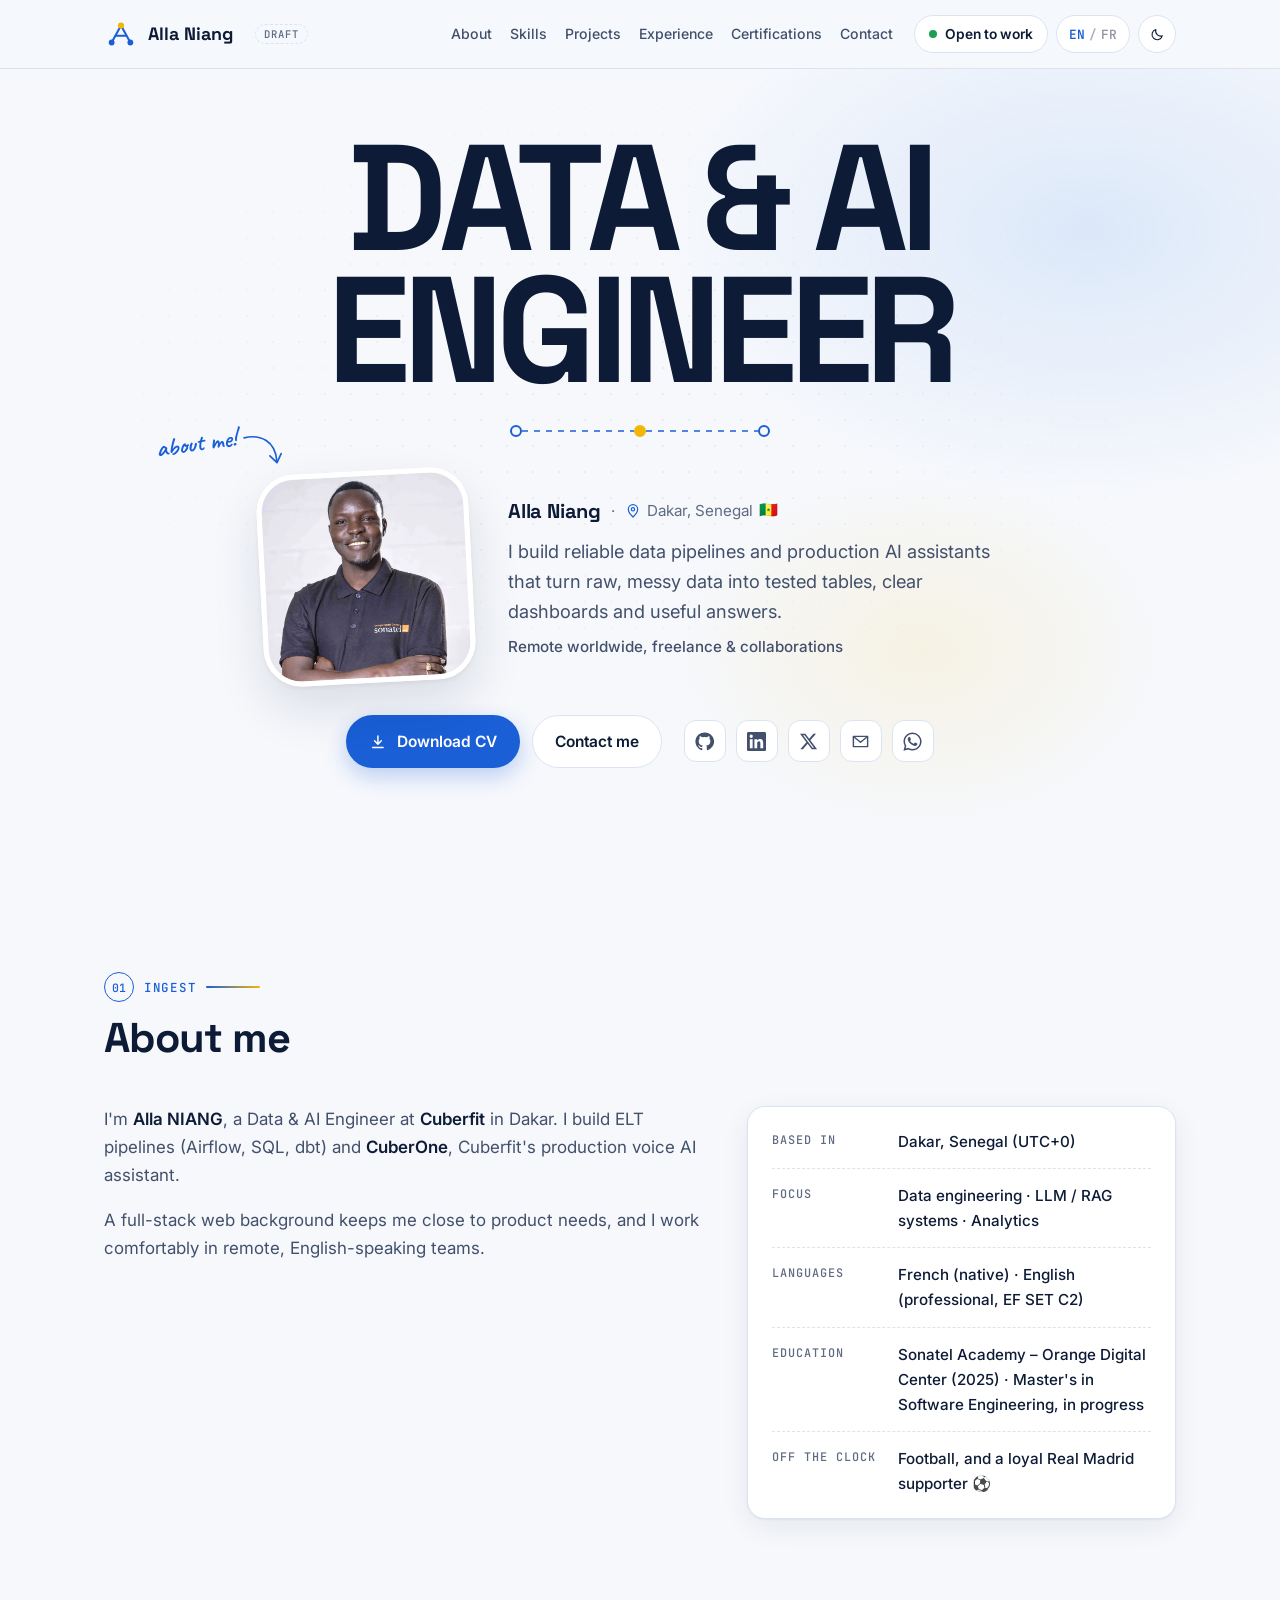
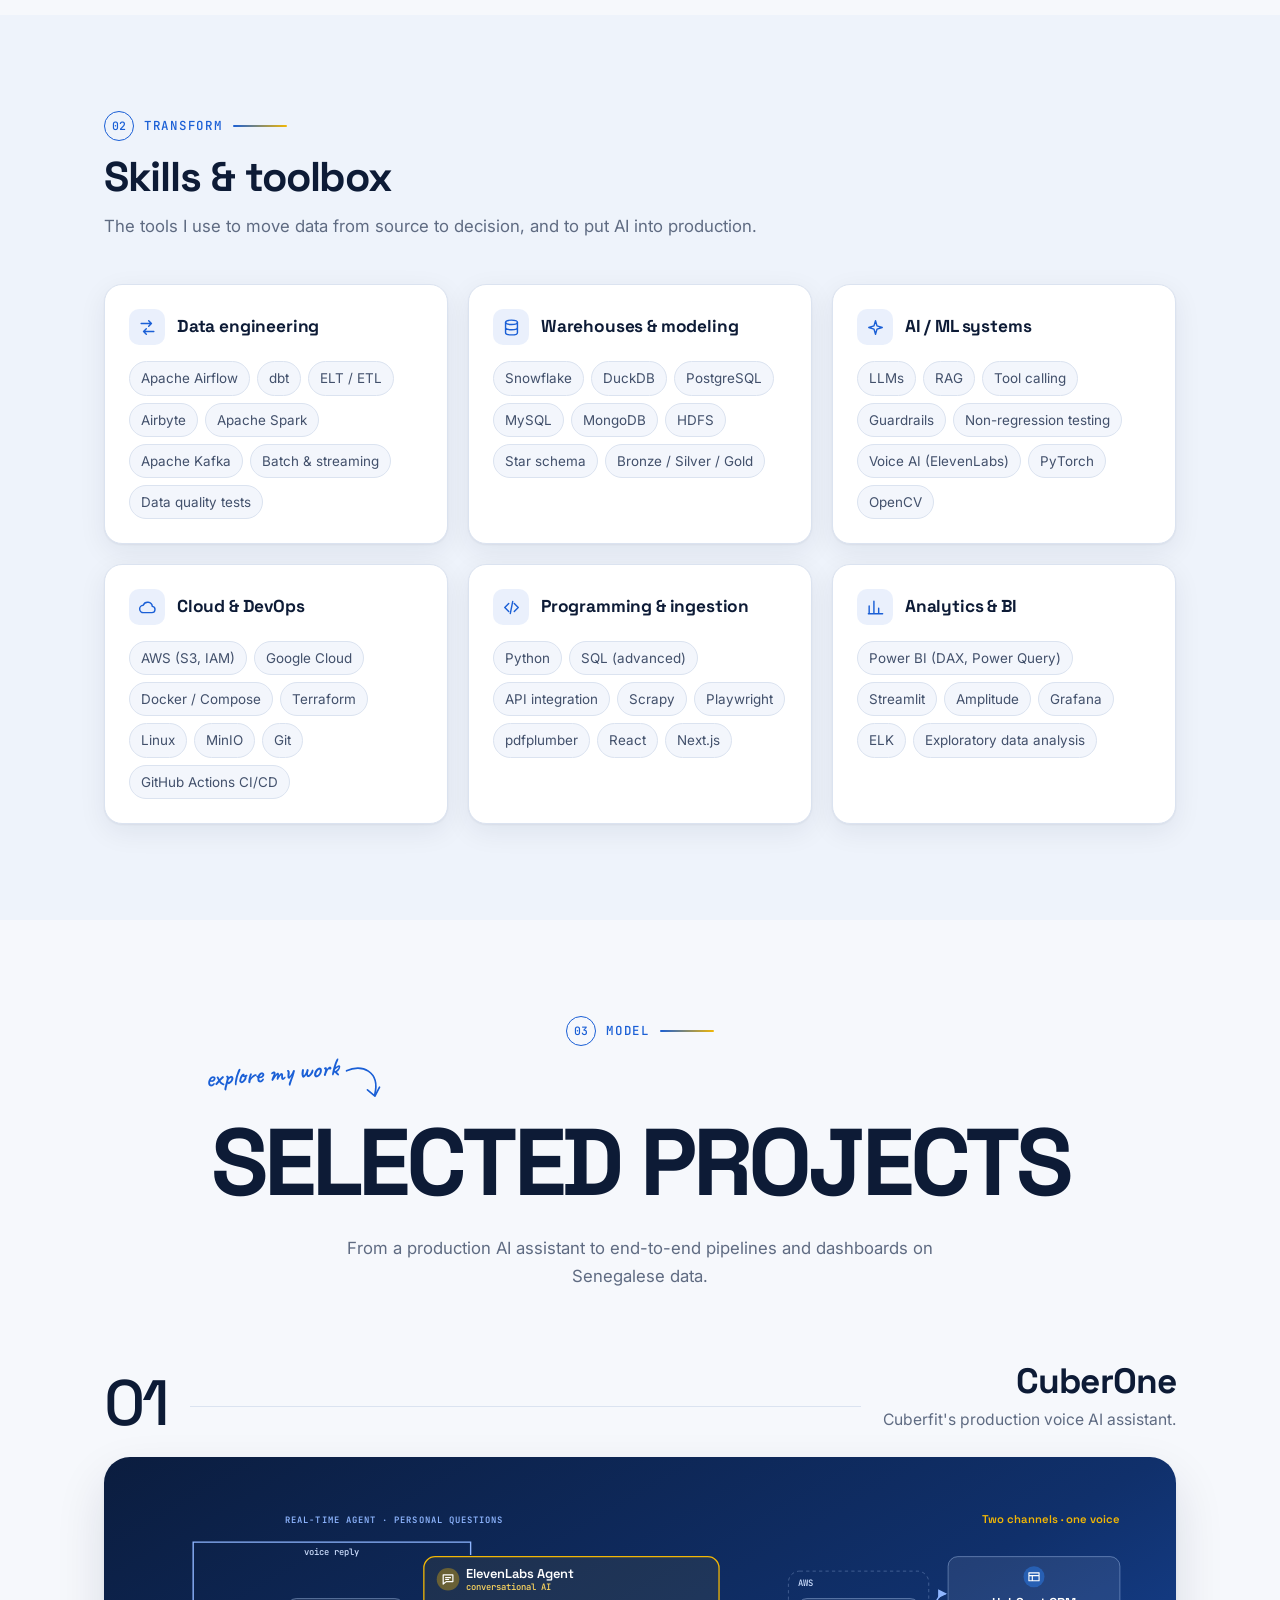
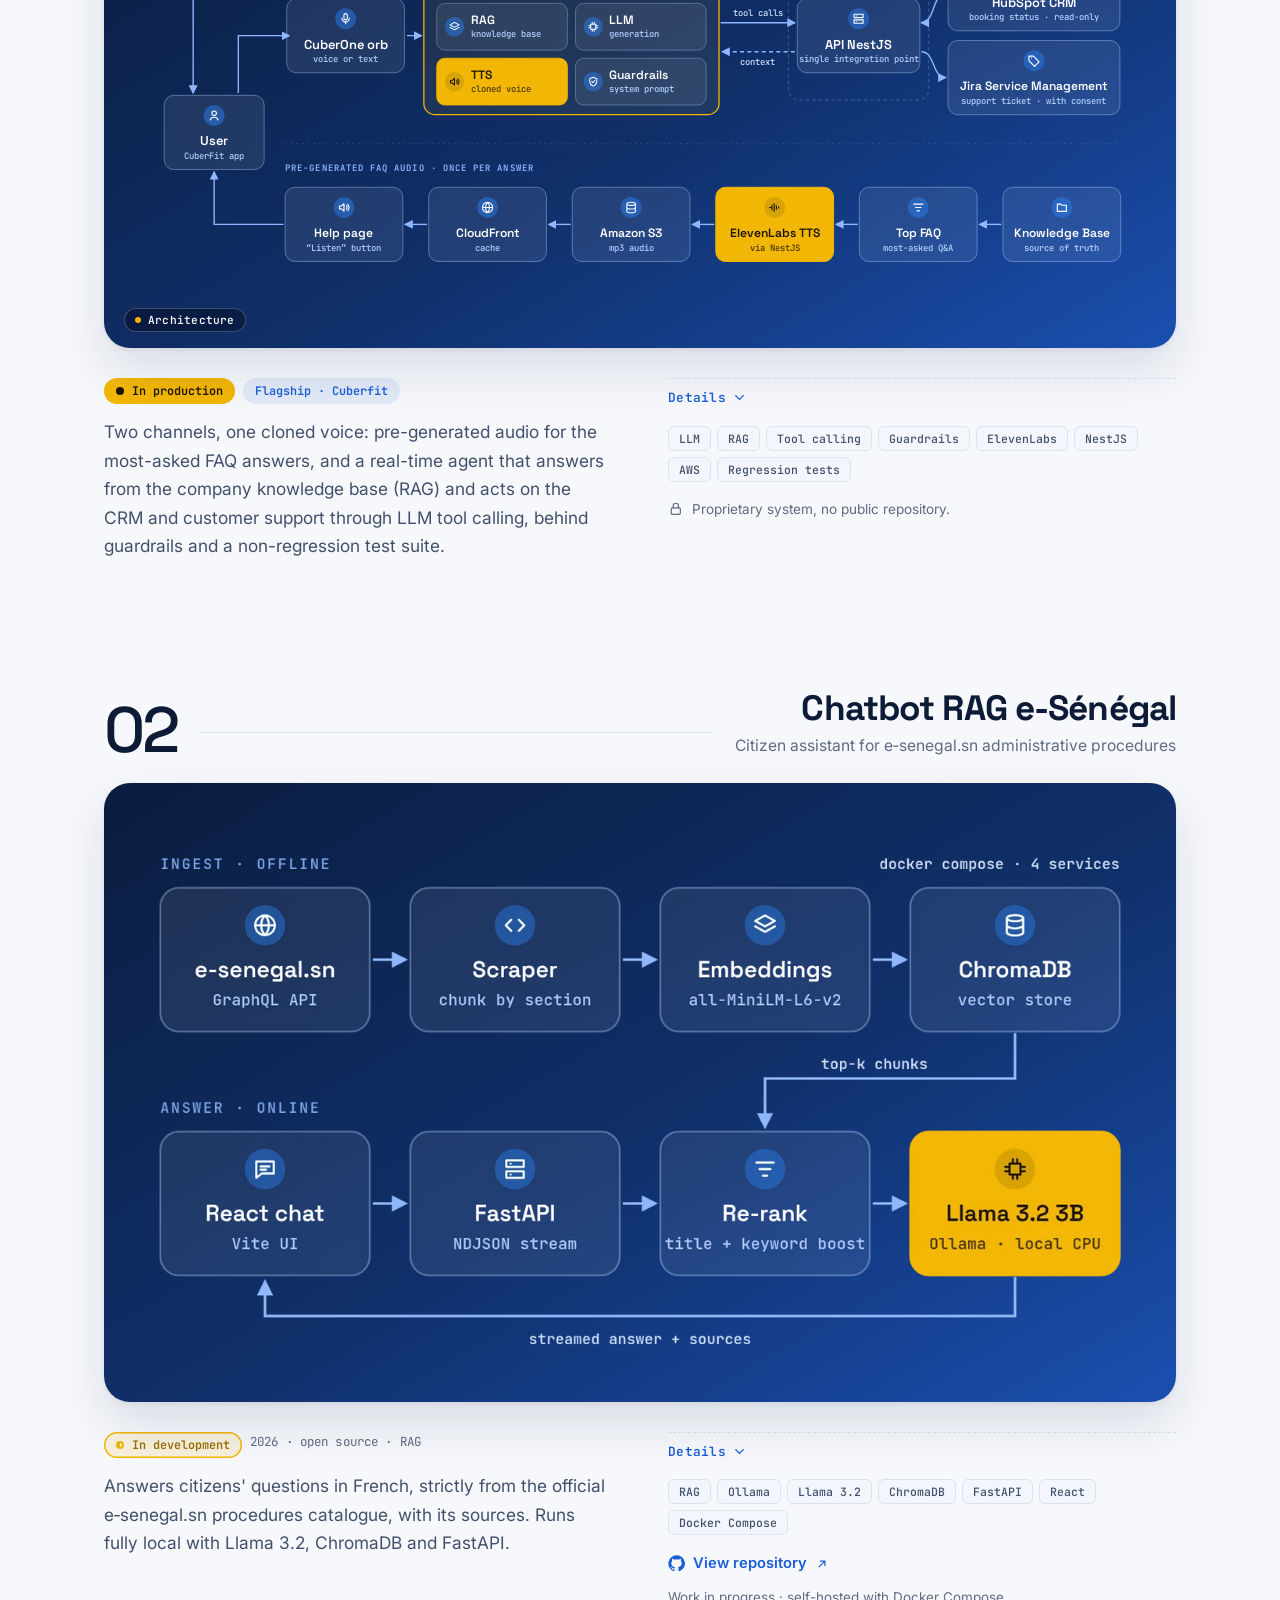
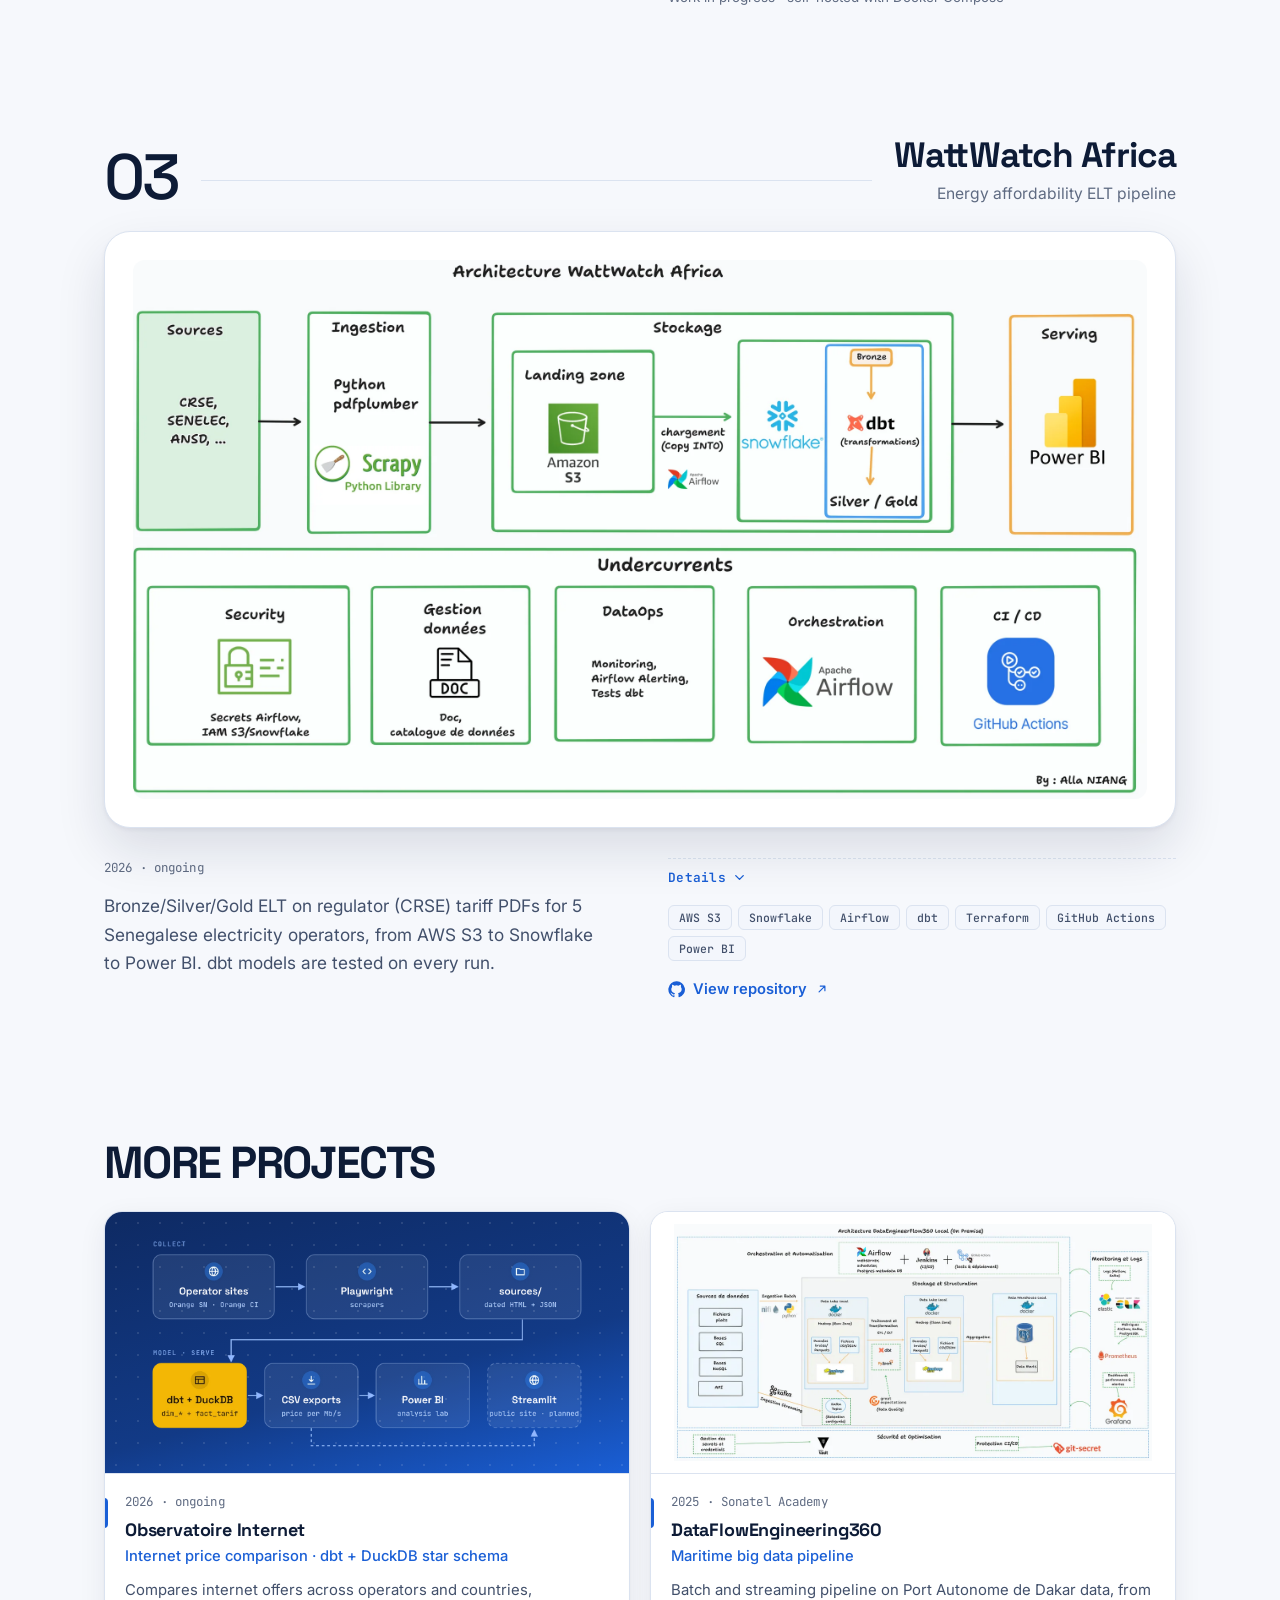
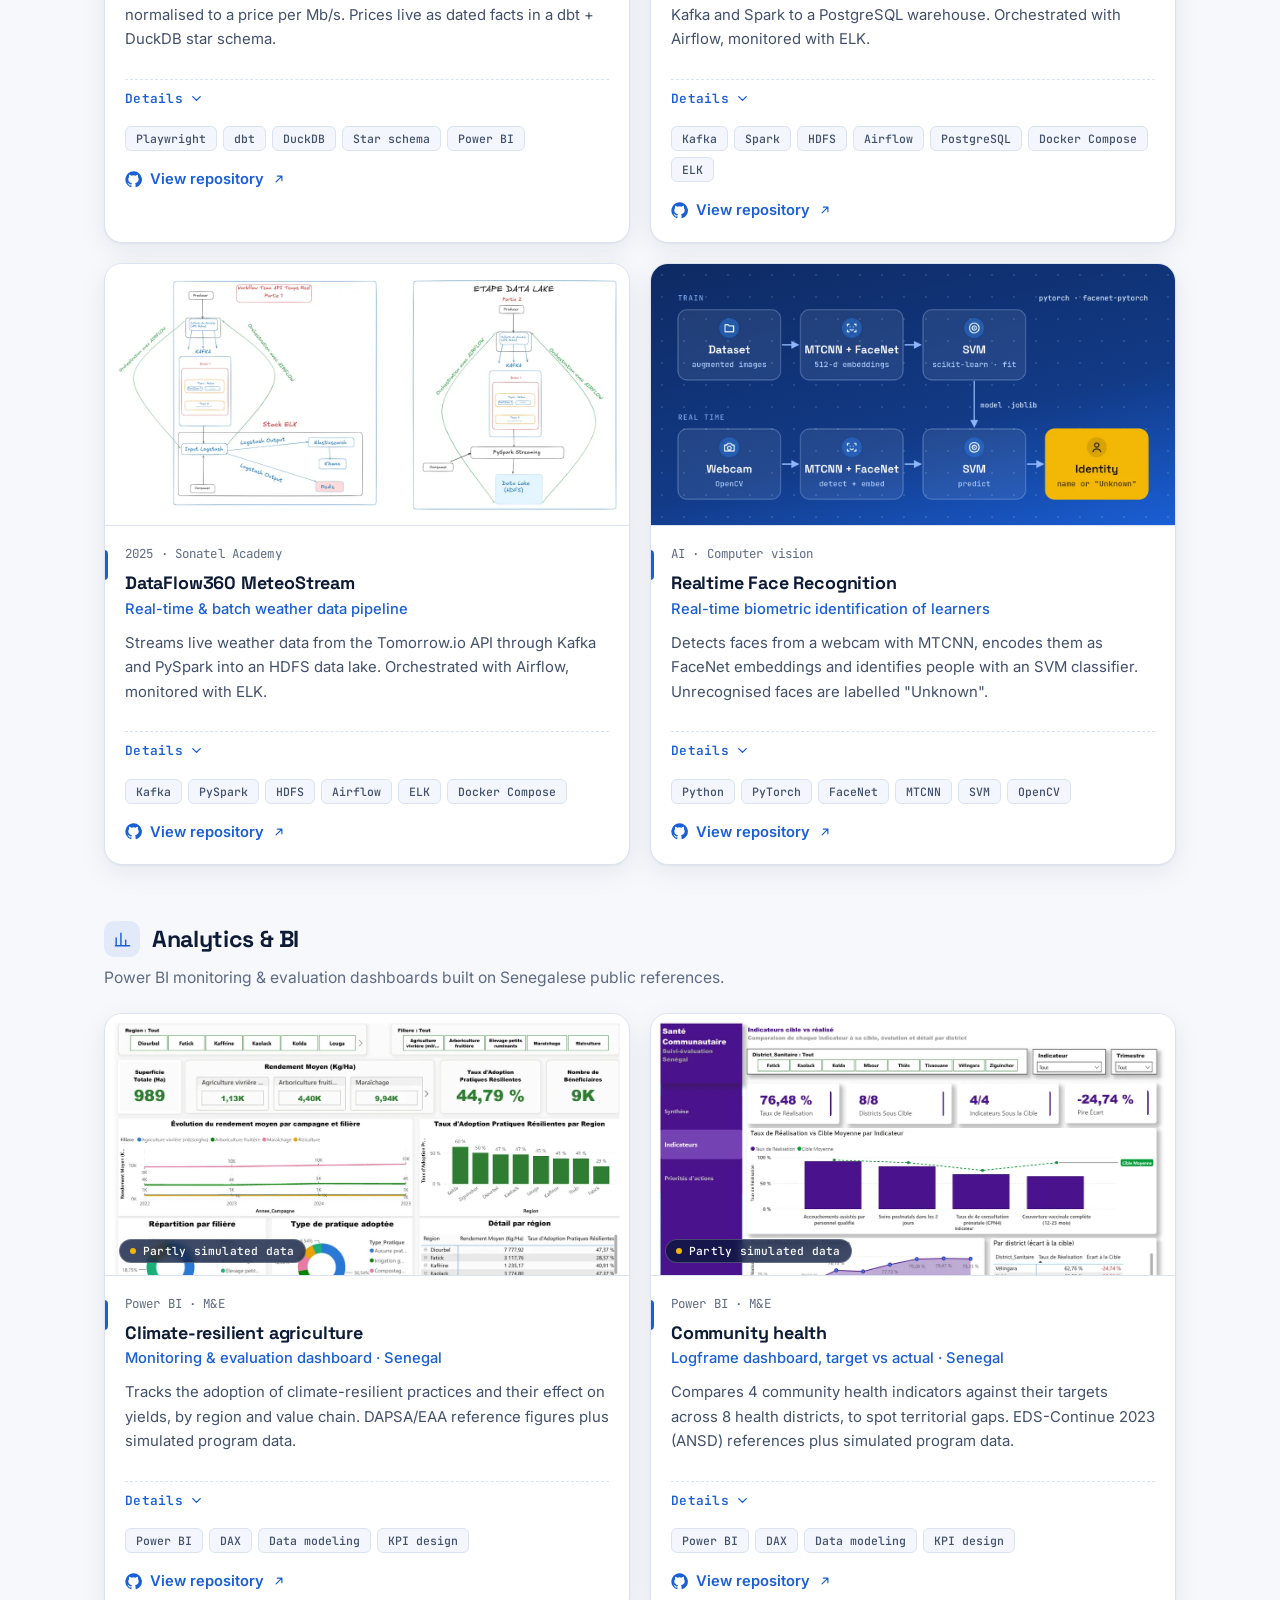
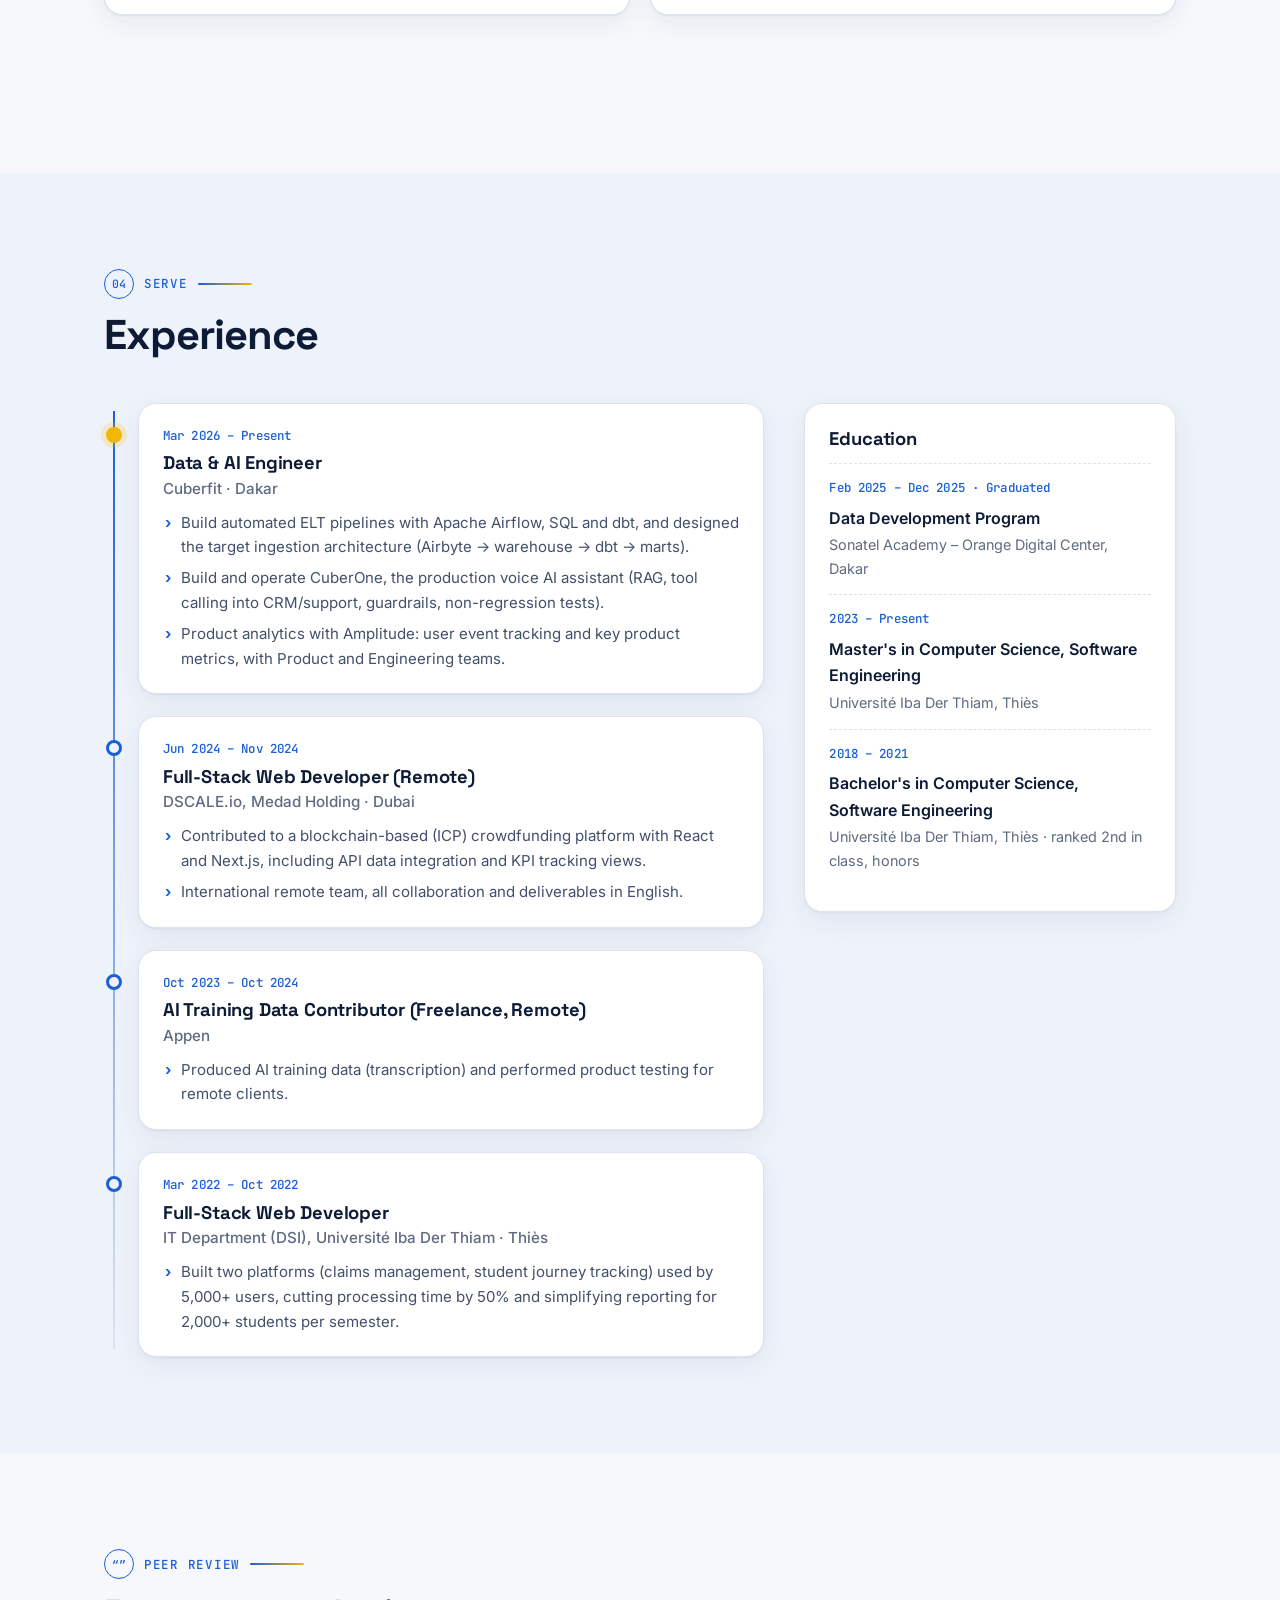
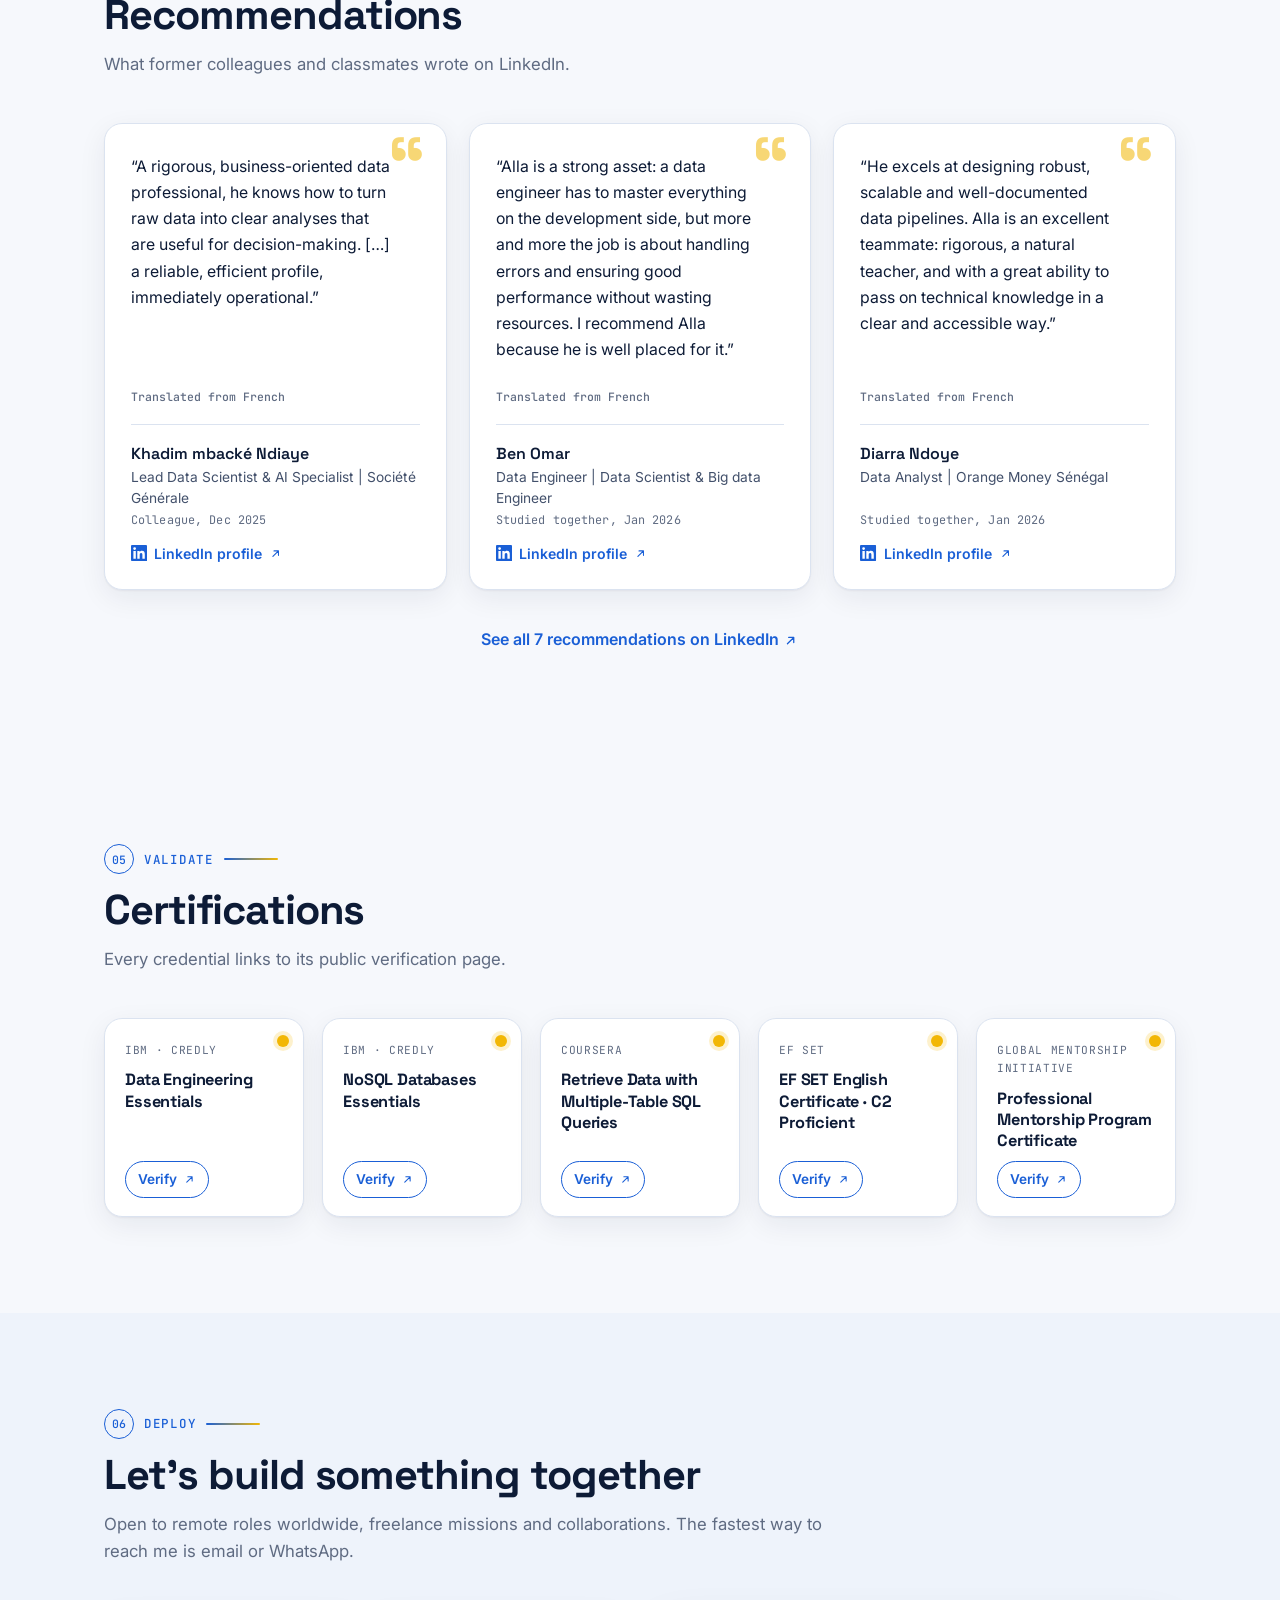
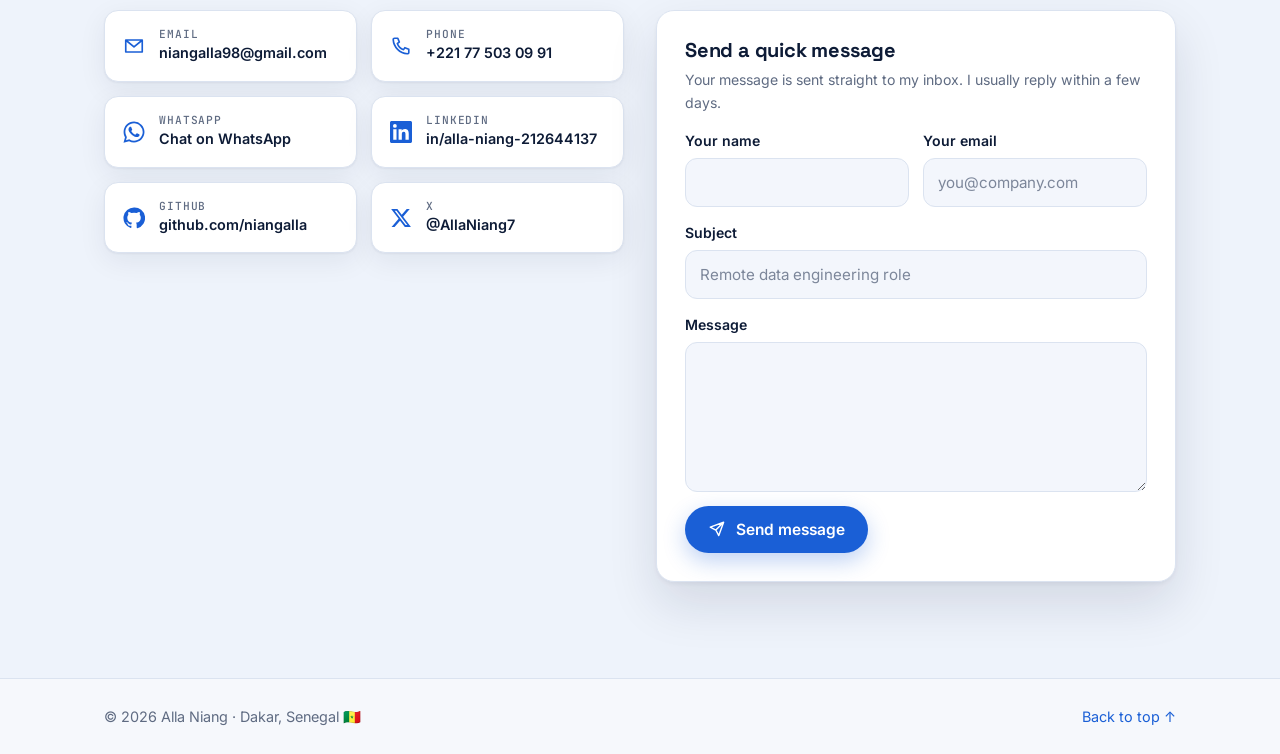
==== commit 0363eb2d: "Draft: bigger hero photo, simplified footer line" ====
--- a/draft/index.html
+++ b/draft/index.html
@@ -31,7 +31,7 @@
   <link rel="preconnect" href="https://fonts.googleapis.com">
   <link rel="preconnect" href="https://fonts.gstatic.com" crossorigin>
   <link href="https://fonts.googleapis.com/css2?family=Caveat:wght@600&family=Inter:wght@400;500;600&family=JetBrains+Mono:wght@500&family=Space+Grotesk:wght@500;600;700&display=swap" rel="stylesheet">
-  <link rel="stylesheet" href="css/style.css?v=draft1">
+  <link rel="stylesheet" href="css/style.css?v=draft2">
 </head>
 <body>
   <!-- SVG icon sprite -->
@@ -623,11 +623,11 @@
 
   <footer class="site-footer">
     <div class="container footer-inner">
-      <p>© <span id="year">2026</span> Alla NIANG · <span data-i18n="footer.made">Designed &amp; built in Dakar</span> 🇸🇳</p>
+      <p>© <span id="year">2026</span> Alla Niang · <span data-i18n="footer.made">Dakar, Senegal</span> 🇸🇳</p>
       <a href="#hero" class="back-top"><span data-i18n="footer.top">Back to top</span> ↑</a>
     </div>
   </footer>
 
-  <script src="js/main.js?v=draft1" defer></script>
+  <script src="js/main.js?v=draft2" defer></script>
 </body>
 </html>
--- a/draft/css/style.css
+++ b/draft/css/style.css
@@ -622,7 +622,7 @@
 @keyframes okPulse { 0% { transform: scale(.5); opacity: .7; } 100% { transform: scale(1.4); opacity: 0; } }
 
 /* hero: oversized title, lots of air */
-.hero--mega { padding: clamp(64px, 11vh, 120px) 0 clamp(72px, 12vh, 128px); }
+.hero--mega { padding: clamp(48px, 7vh, 120px) 0 clamp(72px, 12vh, 128px); }
 .hero--mega::after { -webkit-mask-image: radial-gradient(ellipse 70% 60% at 50% 40%, #000 25%, transparent 75%); mask-image: radial-gradient(ellipse 70% 60% at 50% 40%, #000 25%, transparent 75%); }
 .hero-stack { position: relative; z-index: 1; display: flex; flex-direction: column; align-items: center; text-align: center; }
 .mega {
@@ -630,13 +630,13 @@
   font-size: clamp(2.6rem, 13.5vw, 9.4rem); line-height: .88; letter-spacing: -.05em;
   color: var(--text); margin: 0;
 }
-.hero-flow { display: flex; align-items: center; gap: 0; margin: 34px 0 40px; width: min(260px, 70%); }
+.hero-flow { display: flex; align-items: center; gap: 0; margin: 28px 0 34px; width: min(260px, 70%); }
 .hf-node { width: 12px; height: 12px; border-radius: 50%; border: 2.5px solid var(--primary); background: var(--bg); flex: none; }
 .hf-node.hf-gold { border-color: var(--gold); background: var(--gold); }
 .hf-line { flex: 1; height: 2px; background: repeating-linear-gradient(90deg, var(--primary) 0 6px, transparent 6px 12px); background-size: 24px 2px; animation: flowX 1.4s linear infinite; opacity: .75; }
 @keyframes flowX { to { background-position: 24px 0; } }
-.hero-intro { display: grid; grid-template-columns: auto 1fr; gap: 28px; align-items: center; max-width: 760px; text-align: left; }
-.hero-photo { width: 148px; aspect-ratio: 1; border-radius: 30px; overflow: hidden; box-shadow: var(--shadow-lg); transform: rotate(-3deg); border: 5px solid var(--surface); }
+.hero-intro { display: grid; grid-template-columns: auto 1fr; gap: 36px; align-items: center; max-width: 760px; text-align: left; }
+.hero-photo { width: 212px; aspect-ratio: 1; border-radius: 38px; overflow: hidden; box-shadow: var(--shadow-lg); transform: rotate(-3deg); border: 5px solid var(--surface); }
 .hero-photo img { width: 100%; height: 100%; object-fit: cover; object-position: 50% 18%; }
 .hero-hello { display: flex; flex-wrap: wrap; align-items: center; gap: 6px; margin: 0 0 8px; color: var(--muted); font-size: .95rem; }
 .hero-hello .ic { color: var(--primary); width: 16px; height: 16px; }
@@ -644,7 +644,7 @@
 .hero-dotsep { margin: 0 4px; }
 .hero--mega .hero-pitch { font-size: 1.14rem; margin: 0 0 8px; max-width: none; }
 .hero--mega .hero-remote { padding: 0; margin: 0; font-size: .95rem; }
-.hero-actions { display: flex; flex-wrap: wrap; align-items: center; justify-content: center; gap: 14px 22px; margin-top: 40px; }
+.hero-actions { display: flex; flex-wrap: wrap; align-items: center; justify-content: center; gap: 14px 22px; margin-top: 32px; }
 .hero-actions .hero-ctas { margin: 0; justify-content: center; }
 
 /* handwritten annotations */
@@ -655,7 +655,7 @@
 }
 .anno-arrow { width: 46px; height: 46px; margin-top: 8px; fill: none; stroke: currentColor; stroke-width: 2.2; stroke-linecap: round; stroke-linejoin: round; }
 .hero-photo-wrap { position: relative; }
-.anno--about { position: absolute; right: calc(100% - 18px); top: -50px; transform: rotate(-8deg); white-space: nowrap; }
+.anno--about { position: absolute; right: calc(100% - 26px); top: -44px; transform: rotate(-8deg); white-space: nowrap; }
 .anno--work { align-self: flex-start; margin: 0 0 4px clamp(0px, 8vw, 120px); }
 
 /* centered "Selected projects" head */
@@ -727,7 +727,7 @@
 @media (max-width: 640px) {
   .hero-intro { grid-template-columns: 1fr; justify-items: center; text-align: center; gap: 22px; }
   .hero-hello { justify-content: center; }
-  .hero-photo { width: 128px; }
+  .hero-photo { width: 184px; border-radius: 32px; }
   .hero-flow { margin: 26px 0 48px; }
   .hero-actions { flex-direction: column; }
   .anno { font-size: 1.35rem; }
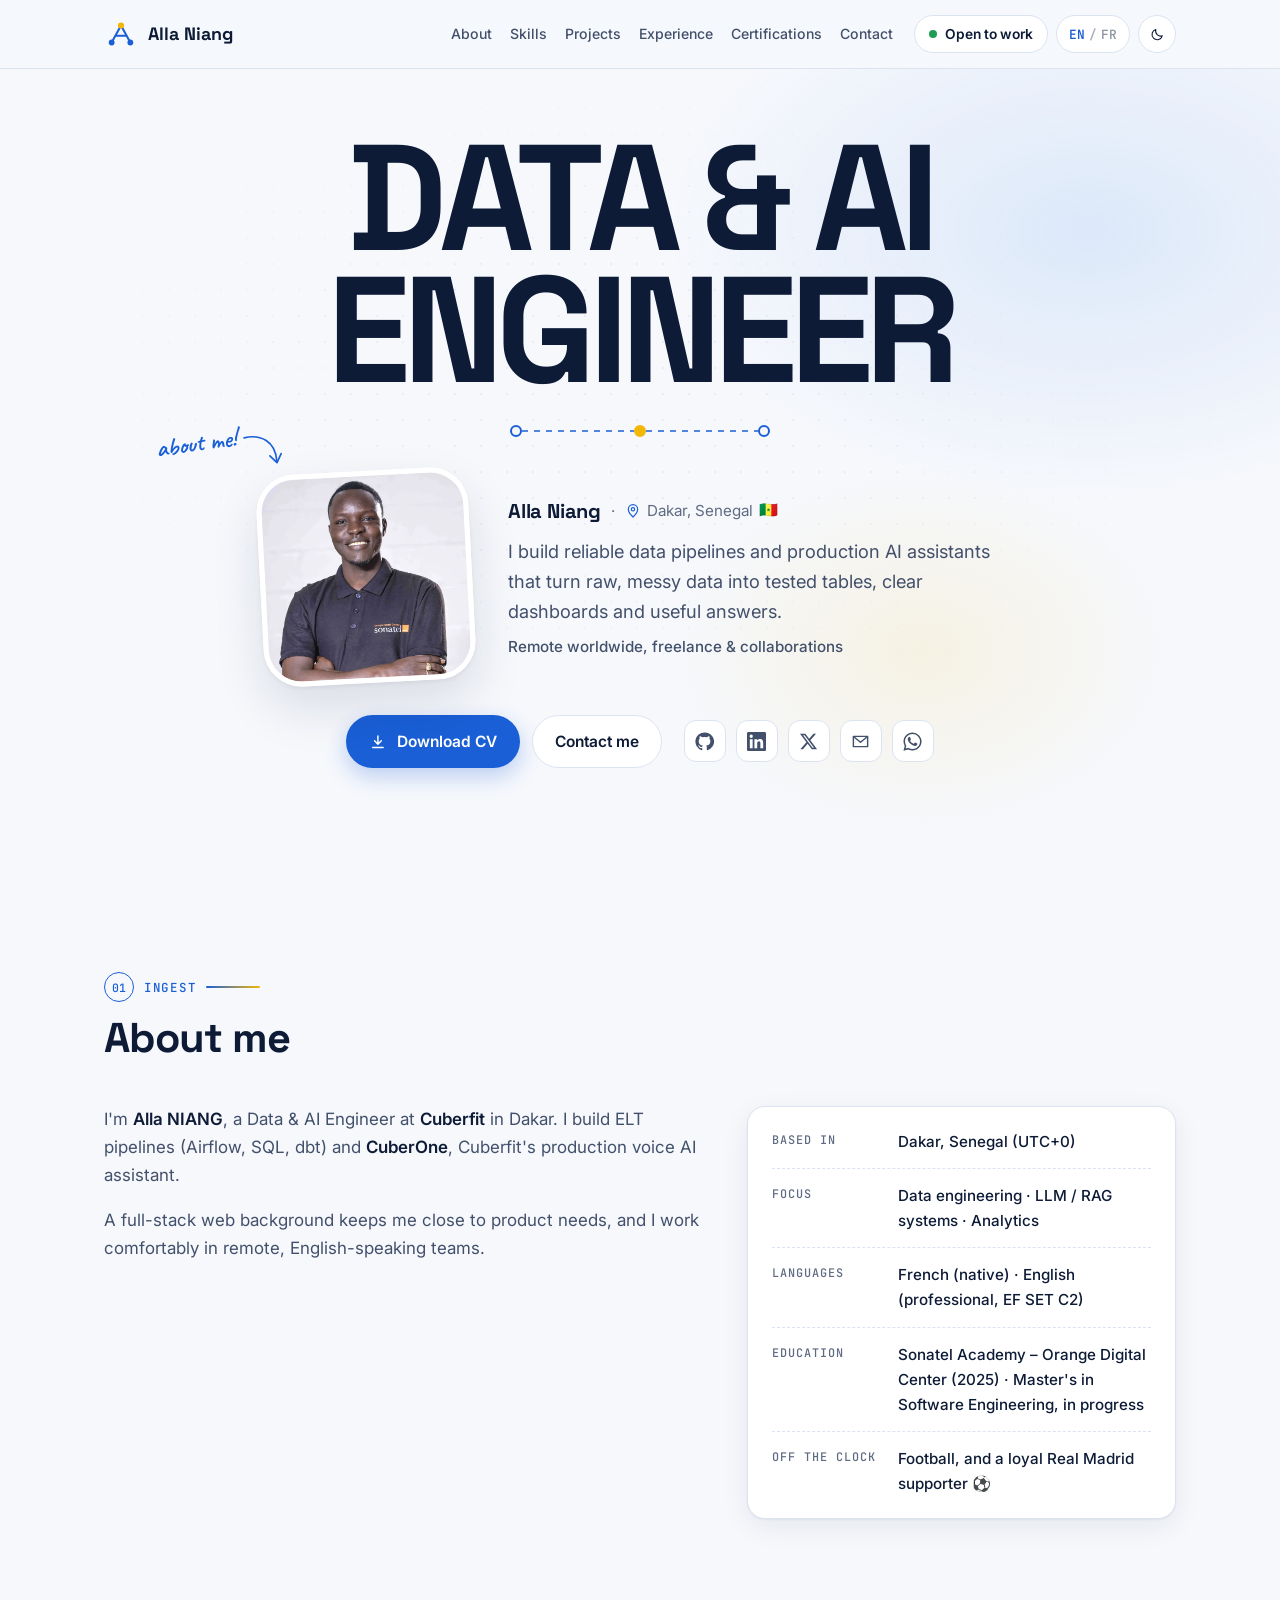
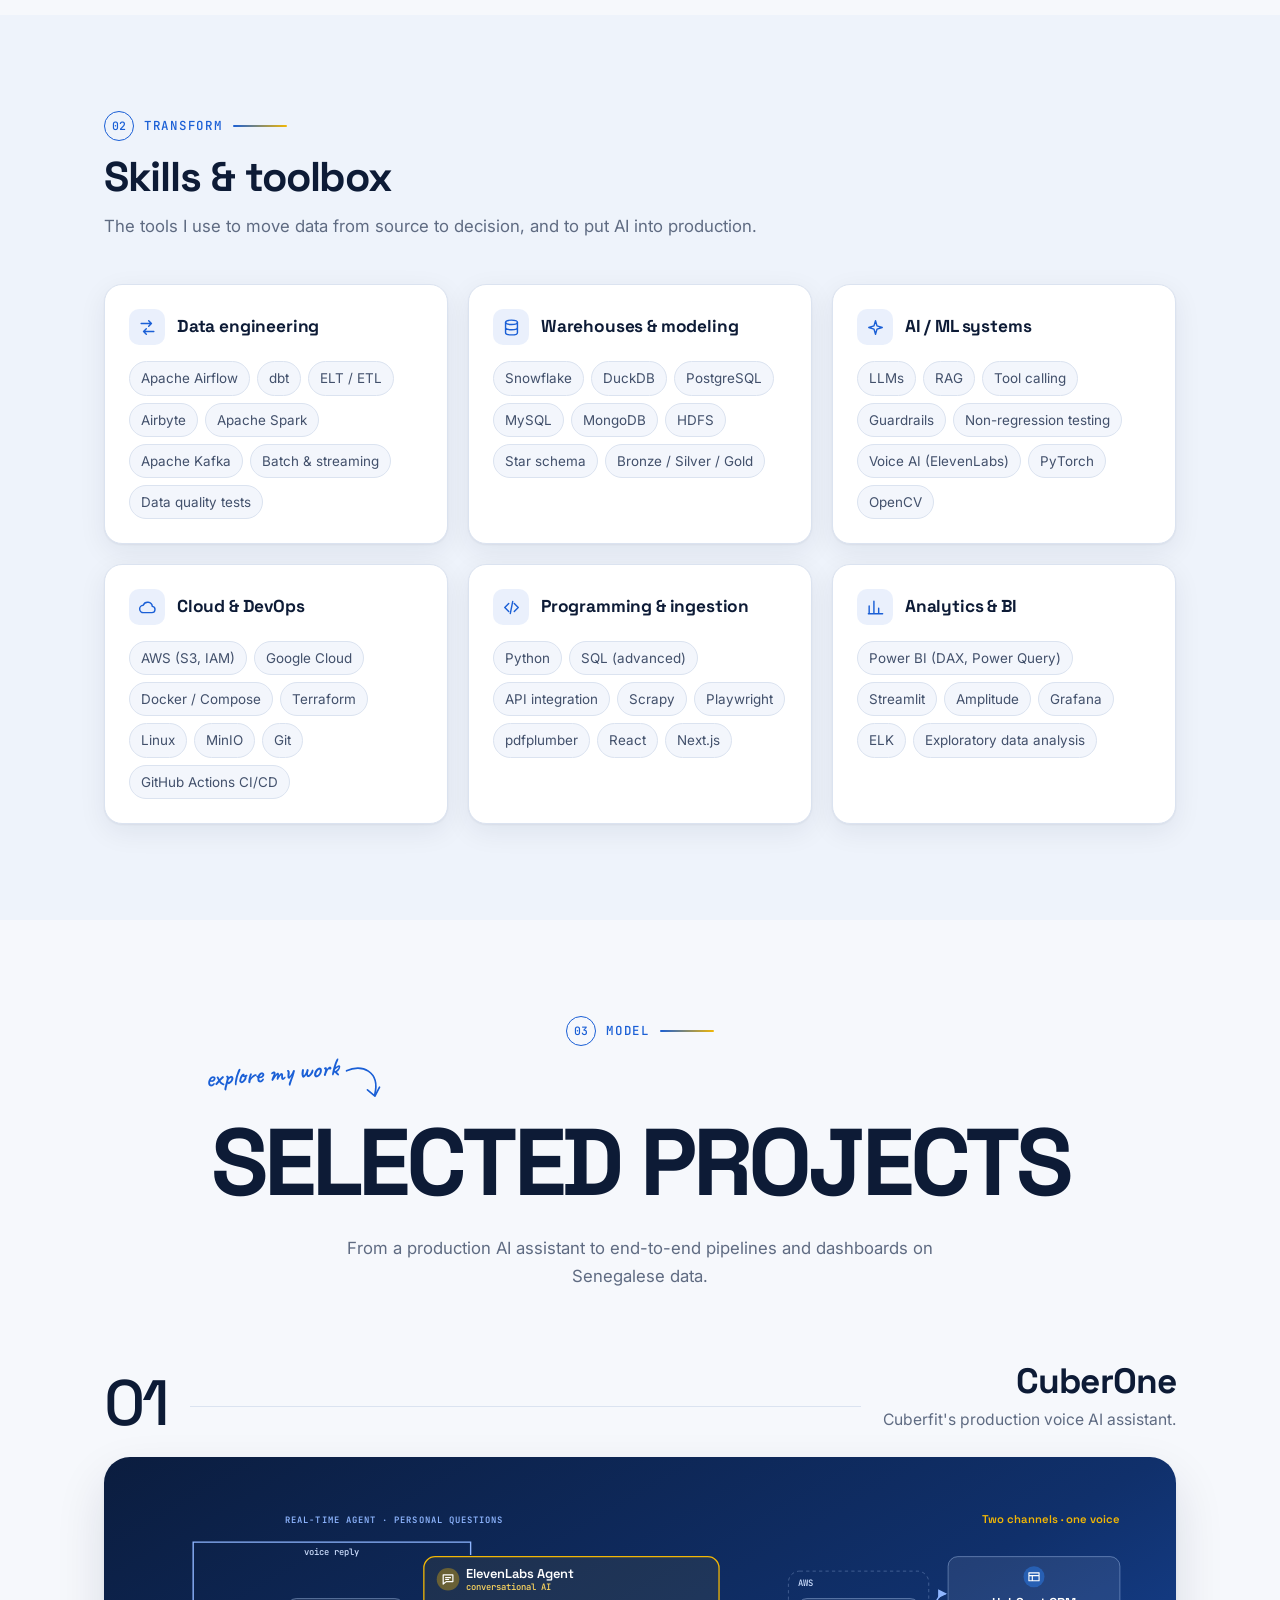
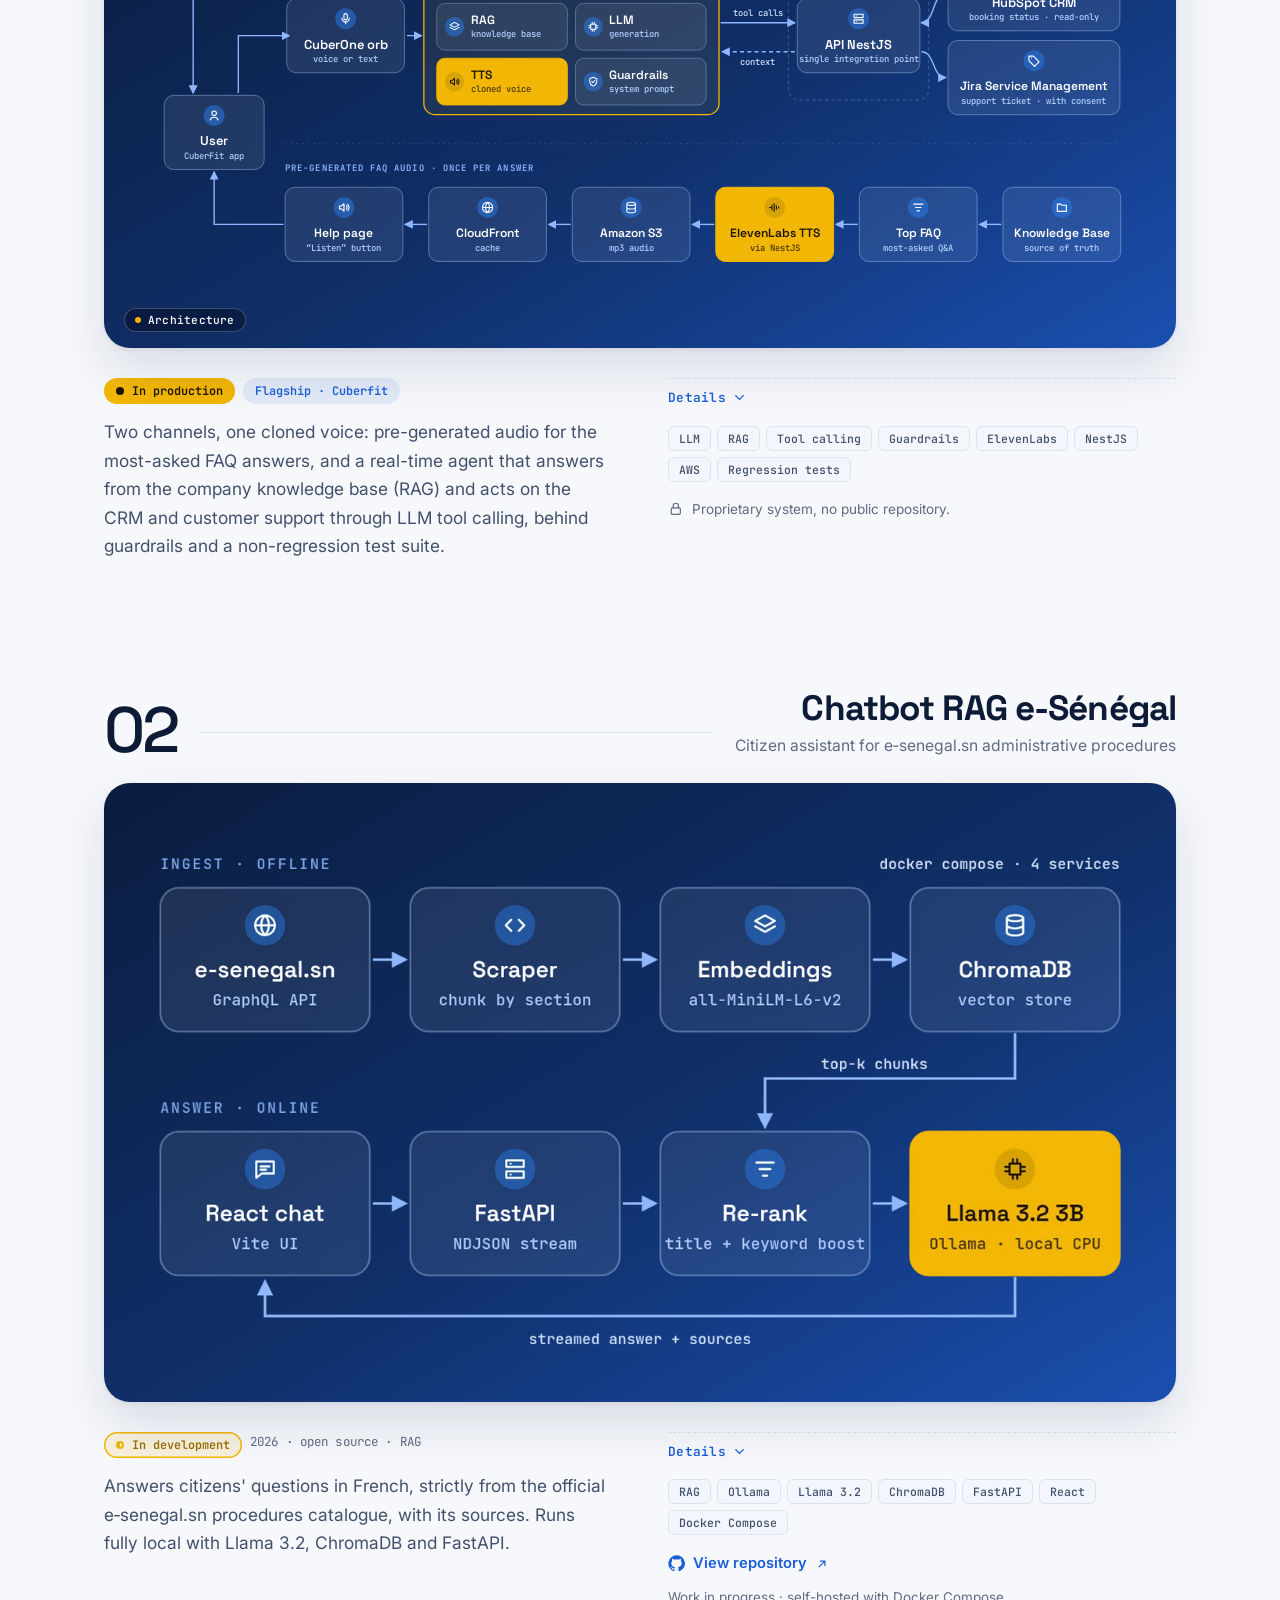
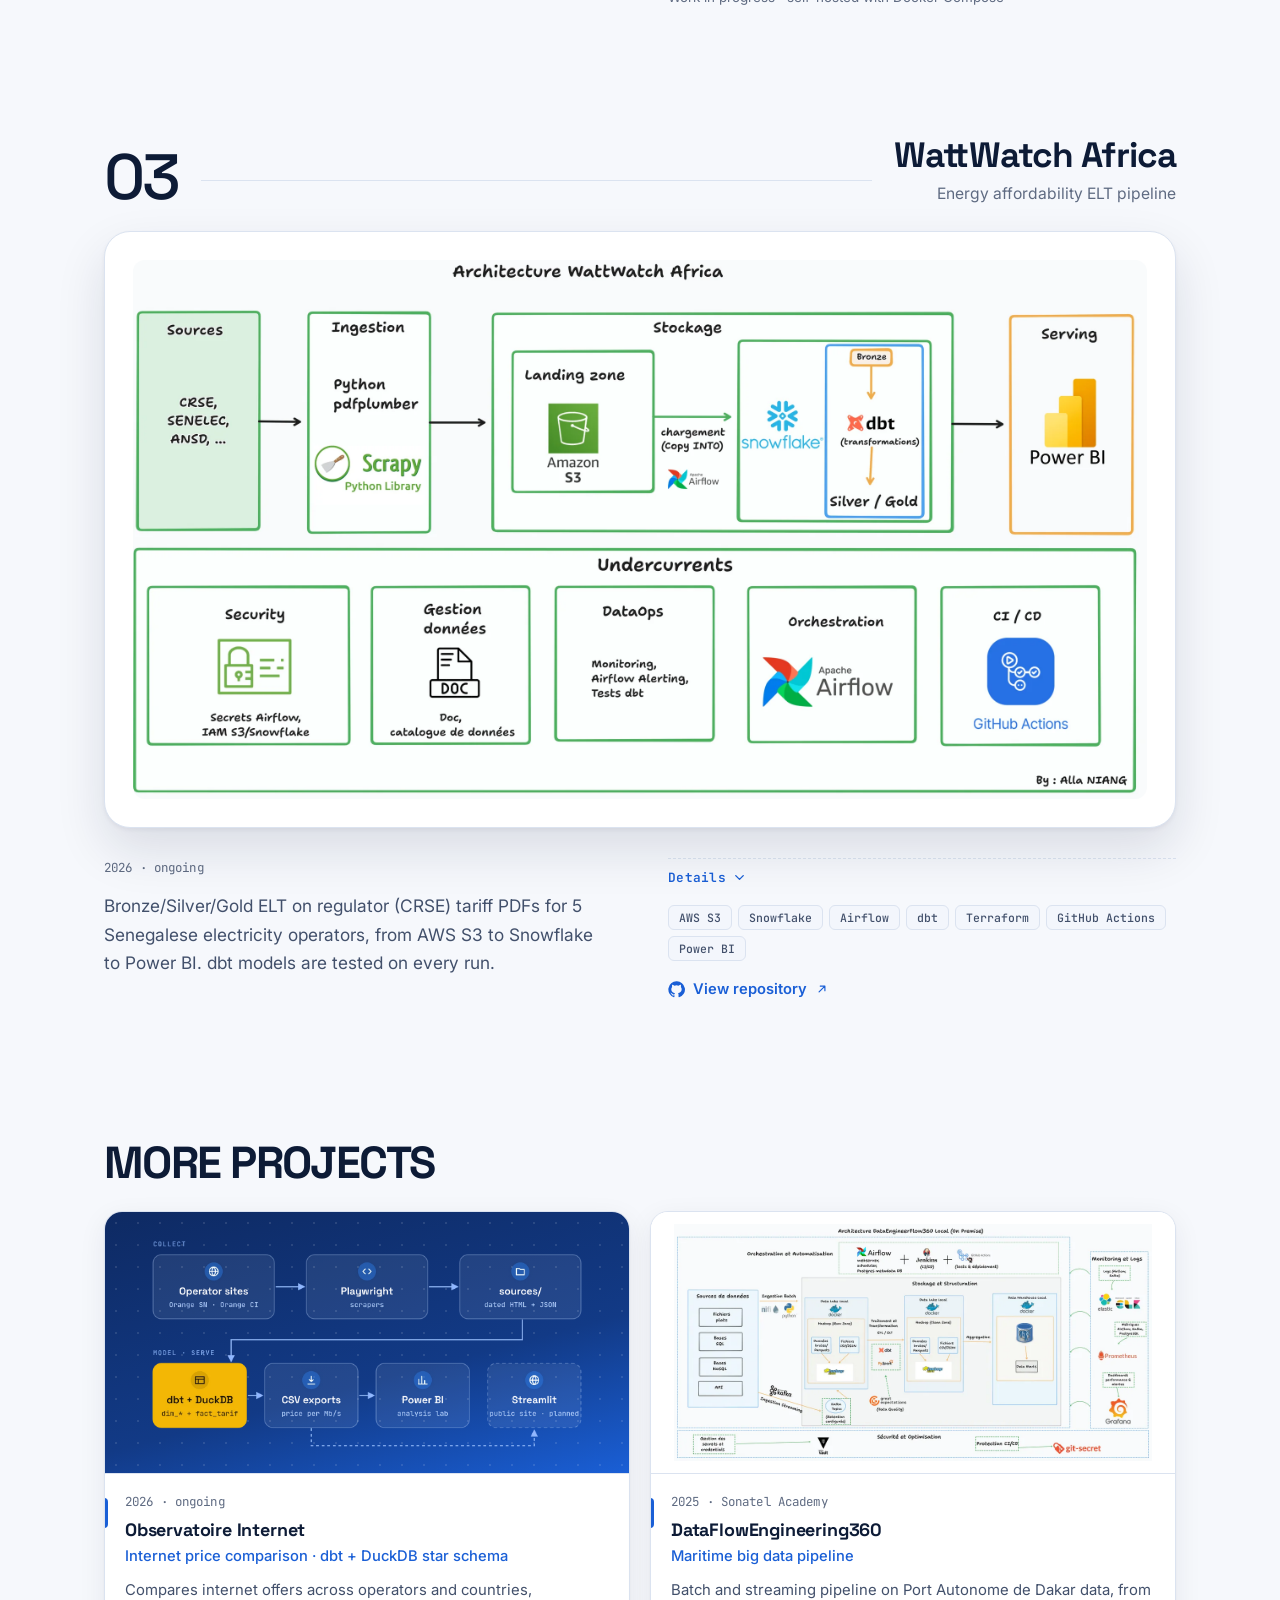
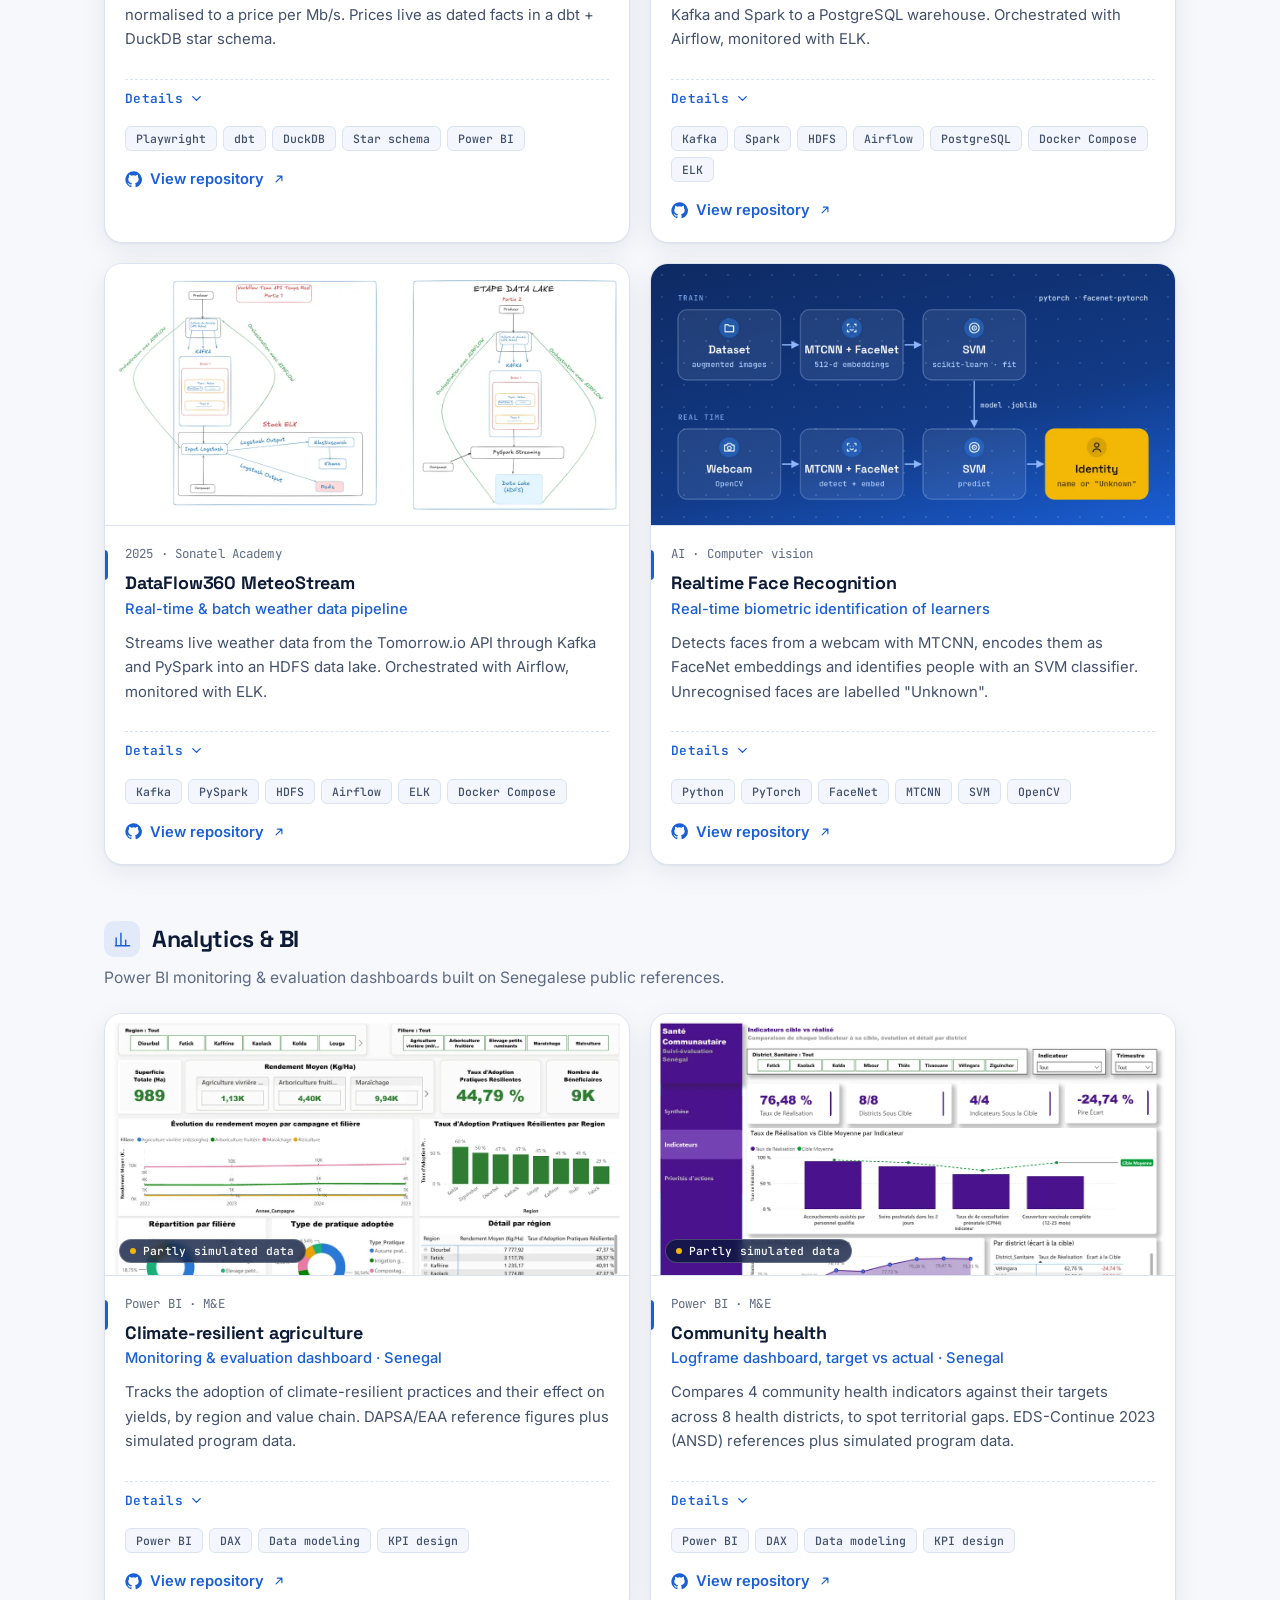
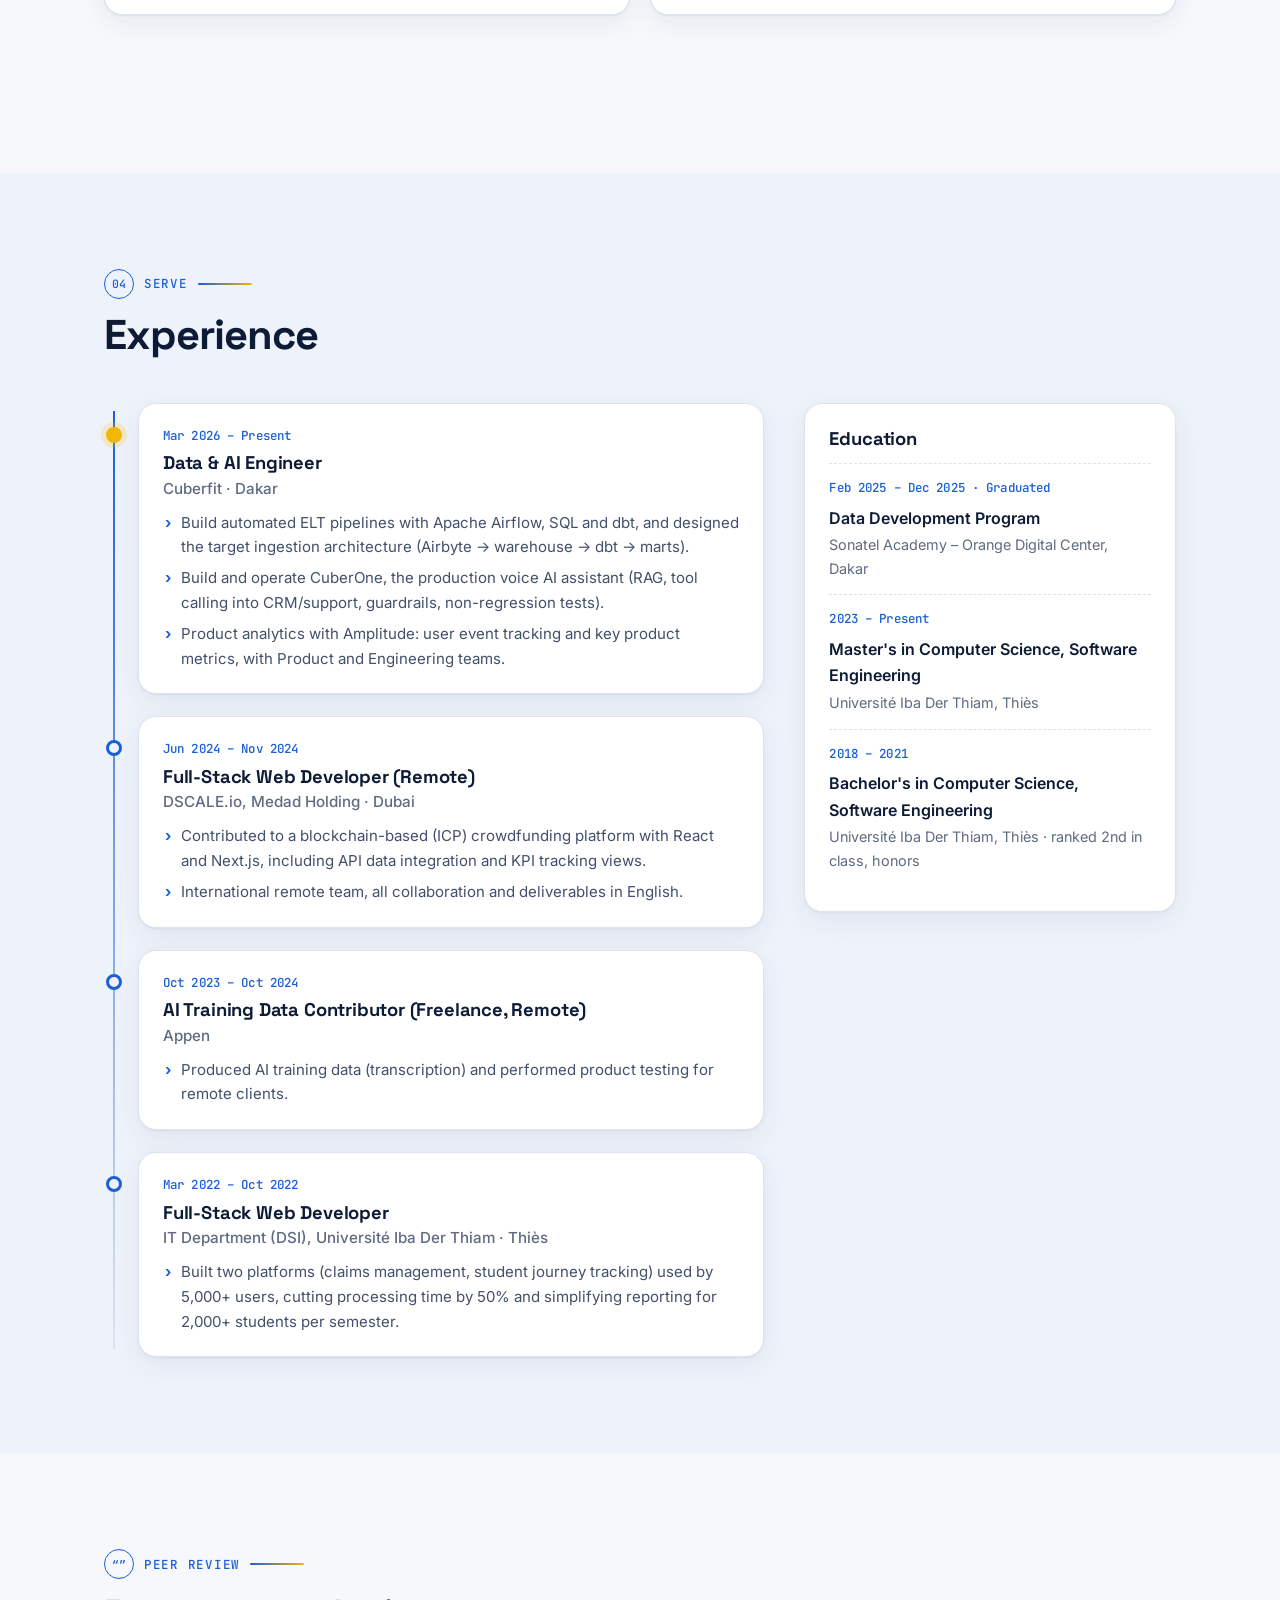
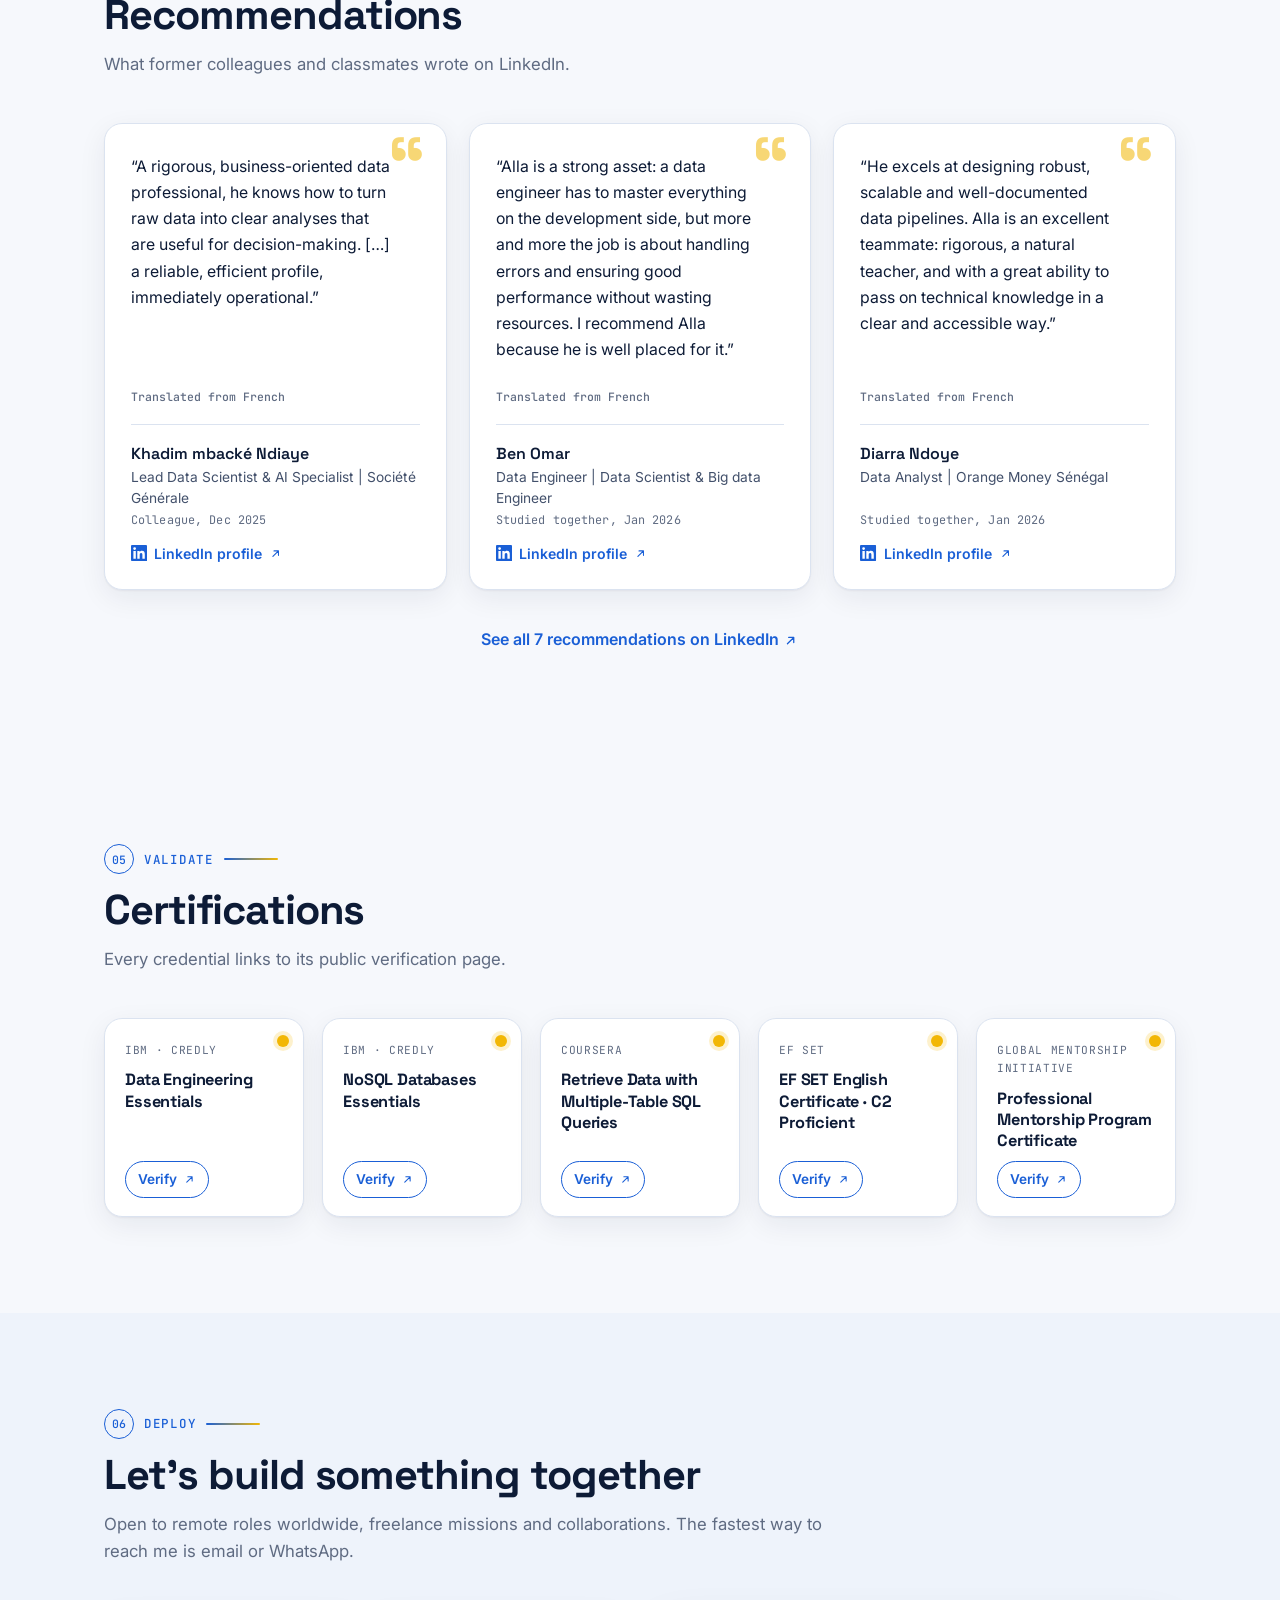
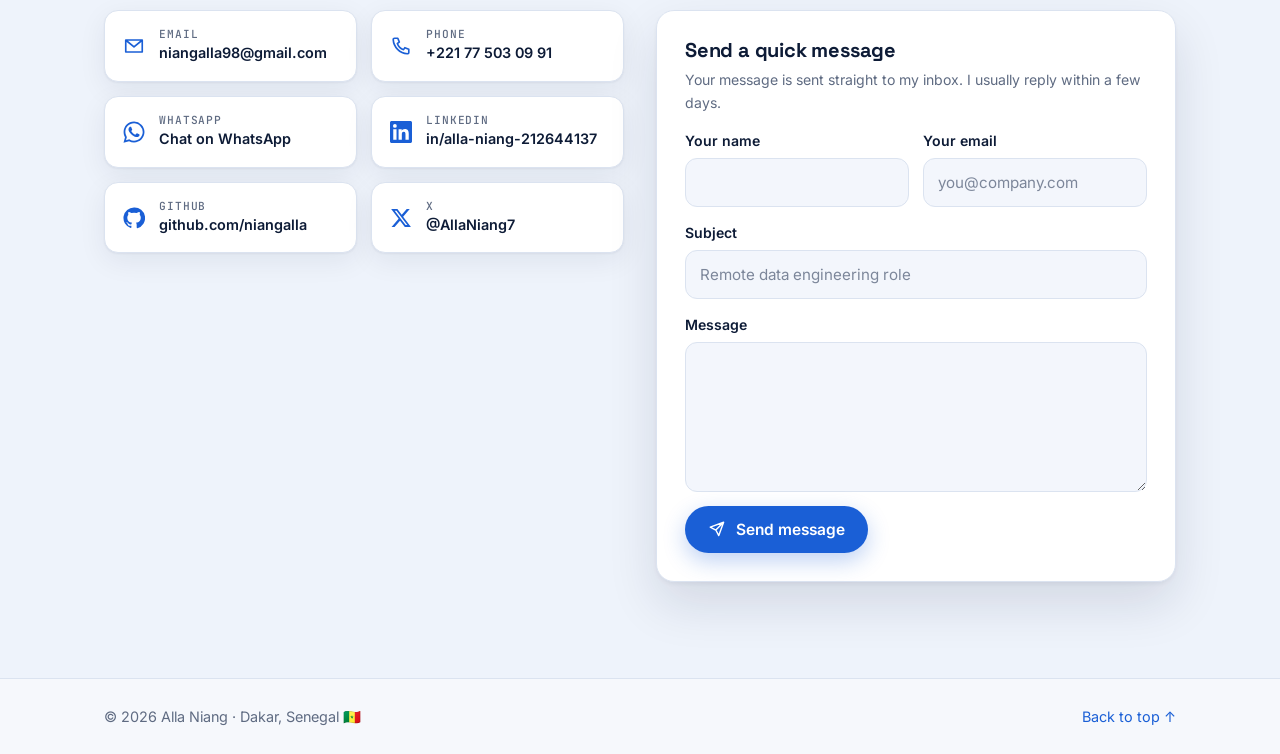
==== commit 4f8f08f5: "Promote v2 redesign to the main site; /draft now redirects to / (rollback: tag v1-original)" ====
--- a/draft/index.html
+++ b/draft/index.html
@@ -1,633 +1,14 @@
 <!DOCTYPE html>
-<html lang="en" data-theme="light">
+<html lang="en">
 <head>
   <meta charset="utf-8">
-  <meta name="viewport" content="width=device-width, initial-scale=1">
-  <meta name="robots" content="noindex, nofollow">
-  <title>[Draft] Alla Niang · Data &amp; AI Engineer · Dakar, Senegal</title>
-  <meta name="description" content="Alla NIANG, Data & AI Engineer based in Dakar, Senegal. ELT pipelines with Airflow, dbt and SQL, cloud data warehouses, and production AI assistants (RAG, tool calling, guardrails). Open to remote opportunities.">
-  <meta name="author" content="Alla NIANG">
-  <meta name="keywords" content="Alla Niang, Alla NIANG, Data Engineer, AI Engineer, Dakar, Senegal, Airflow, dbt, Snowflake, RAG, LLM, remote">
-  <meta name="theme-color" content="#1a5fd6">
-  <!-- Open Graph / social -->
-  <meta property="og:type" content="website">
-  <meta property="og:site_name" content="Alla Niang">
-  <meta property="og:title" content="Alla Niang · Data & AI Engineer">
-  <meta property="og:description" content="Reliable data pipelines and production AI assistants, built from Dakar, Senegal. Open to remote opportunities.">
-  <meta property="og:url" content="https://niangalla.github.io/">
-  <meta property="og:image" content="https://niangalla.github.io/assets/og-image.jpg">
-  <meta property="og:image:width" content="1200">
-  <meta property="og:image:height" content="630">
-  <meta property="og:locale" content="en_US">
-  <meta property="og:locale:alternate" content="fr_FR">
-  <meta name="twitter:card" content="summary_large_image">
-  <meta name="twitter:site" content="@AllaNiang7">
-  <meta name="twitter:title" content="Alla Niang · Data & AI Engineer">
-  <meta name="twitter:description" content="Reliable data pipelines and production AI assistants, built from Dakar, Senegal.">
-  <meta name="twitter:image" content="https://niangalla.github.io/assets/og-image.jpg">
-  <link rel="icon" href="assets/favicon.svg" type="image/svg+xml">
-  <!-- Apply saved theme early to avoid a flash -->
-  <script>try{var t=localStorage.getItem('an-theme');if(t)document.documentElement.setAttribute('data-theme',t);}catch(e){}</script>
-  <link rel="preconnect" href="https://fonts.googleapis.com">
-  <link rel="preconnect" href="https://fonts.gstatic.com" crossorigin>
-  <link href="https://fonts.googleapis.com/css2?family=Caveat:wght@600&family=Inter:wght@400;500;600&family=JetBrains+Mono:wght@500&family=Space+Grotesk:wght@500;600;700&display=swap" rel="stylesheet">
-  <link rel="stylesheet" href="css/style.css?v=draft2">
+  <title>Redirecting to niangalla.github.io</title>
+  <meta name="robots" content="noindex">
+  <link rel="canonical" href="https://niangalla.github.io/">
+  <meta http-equiv="refresh" content="0; url=/">
+  <script>location.replace("/" + location.search + location.hash);</script>
 </head>
 <body>
-  <!-- SVG icon sprite -->
-  <svg width="0" height="0" style="position:absolute" aria-hidden="true">
-    <symbol id="i-github" viewBox="0 0 24 24"><path fill="currentColor" d="M12 .5a11.5 11.5 0 0 0-3.64 22.41c.58.1.79-.25.79-.56v-2c-3.2.7-3.88-1.37-3.88-1.37-.53-1.33-1.28-1.69-1.28-1.69-1.05-.71.08-.7.08-.7 1.16.08 1.77 1.19 1.77 1.19 1.03 1.77 2.7 1.26 3.36.96.1-.75.4-1.26.73-1.55-2.55-.29-5.24-1.28-5.24-5.68 0-1.26.45-2.28 1.19-3.09-.12-.29-.52-1.46.11-3.04 0 0 .97-.31 3.17 1.18a11 11 0 0 1 5.77 0c2.2-1.49 3.17-1.18 3.17-1.18.63 1.58.23 2.75.11 3.04.74.81 1.19 1.83 1.19 3.09 0 4.41-2.69 5.38-5.26 5.67.41.36.78 1.06.78 2.14v3.17c0 .31.21.67.8.56A11.5 11.5 0 0 0 12 .5Z"/></symbol>
-    <symbol id="i-linkedin" viewBox="0 0 24 24"><path fill="currentColor" d="M20.45 20.45h-3.56v-5.57c0-1.33-.02-3.04-1.85-3.04-1.86 0-2.14 1.45-2.14 2.94v5.67H9.35V9h3.41v1.56h.05c.48-.9 1.64-1.85 3.37-1.85 3.6 0 4.27 2.37 4.27 5.46v6.28ZM5.34 7.43a2.06 2.06 0 1 1 0-4.13 2.06 2.06 0 0 1 0 4.13ZM7.12 20.45H3.56V9h3.56v11.45ZM22.22 0H1.77C.79 0 0 .77 0 1.73v20.54C0 23.23.79 24 1.77 24h20.45c.98 0 1.78-.77 1.78-1.73V1.73C24 .77 23.2 0 22.22 0Z"/></symbol>
-    <symbol id="i-x" viewBox="0 0 24 24"><path fill="currentColor" d="M18.24 2.25h3.31l-7.23 8.26 8.5 11.24h-6.66l-5.21-6.82-5.97 6.82H1.67l7.73-8.84L1.25 2.25h6.83l4.71 6.23 5.45-6.23Zm-1.16 17.52h1.83L7.08 4.13H5.12l11.96 15.64Z"/></symbol>
-    <symbol id="i-mail" viewBox="0 0 24 24"><path fill="none" stroke="currentColor" stroke-width="1.8" stroke-linecap="round" stroke-linejoin="round" d="M3 5.5h18v13H3zM3.5 6l8.5 7 8.5-7"/></symbol>
-    <symbol id="i-phone" viewBox="0 0 24 24"><path fill="none" stroke="currentColor" stroke-width="1.8" stroke-linecap="round" stroke-linejoin="round" d="M5 3.5h3.5l1.7 4.3-2.2 1.4a11 11 0 0 0 6.8 6.8l1.4-2.2 4.3 1.7V19a1.5 1.5 0 0 1-1.6 1.5A16.5 16.5 0 0 1 3.5 5.1 1.5 1.5 0 0 1 5 3.5Z"/></symbol>
-    <symbol id="i-whatsapp" viewBox="0 0 24 24"><path fill="currentColor" d="M17.47 14.38c-.3-.15-1.76-.87-2.03-.97-.27-.1-.47-.15-.67.15-.2.3-.77.97-.94 1.16-.17.2-.35.22-.65.07-.3-.15-1.26-.46-2.4-1.48-.89-.79-1.49-1.77-1.66-2.07-.17-.3-.02-.46.13-.61.13-.13.3-.35.45-.52.15-.17.2-.3.3-.5.1-.2.05-.37-.03-.52-.07-.15-.67-1.61-.92-2.21-.24-.58-.49-.5-.67-.51h-.57c-.2 0-.52.07-.79.37-.27.3-1.04 1.02-1.04 2.48 0 1.46 1.07 2.88 1.21 3.07.15.2 2.1 3.2 5.08 4.49.71.31 1.26.49 1.69.63.71.23 1.36.19 1.87.12.57-.09 1.76-.72 2.01-1.41.25-.69.25-1.29.17-1.41-.07-.12-.27-.2-.57-.35ZM12.04 21.5h-.01a9.45 9.45 0 0 1-4.81-1.32l-.35-.2-3.58.94.96-3.49-.23-.36a9.43 9.43 0 0 1-1.45-5.03c0-5.22 4.25-9.46 9.47-9.46 2.53 0 4.9.99 6.69 2.78a9.4 9.4 0 0 1 2.77 6.69c0 5.22-4.25 9.46-9.46 9.46Zm8.05-17.51A11.3 11.3 0 0 0 12.04.66C5.76.66.65 5.77.65 12.05c0 2.01.52 3.97 1.52 5.69L.55 23.66l6.05-1.59a11.36 11.36 0 0 0 5.43 1.38h.01c6.28 0 11.39-5.11 11.39-11.39 0-3.04-1.18-5.9-3.34-8.06Z"/></symbol>
-    <symbol id="i-pin" viewBox="0 0 24 24"><path fill="none" stroke="currentColor" stroke-width="1.8" stroke-linecap="round" stroke-linejoin="round" d="M12 21s-7-6.2-7-11.5a7 7 0 0 1 14 0C19 14.8 12 21 12 21Z"/><circle cx="12" cy="9.5" r="2.5" fill="none" stroke="currentColor" stroke-width="1.8"/></symbol>
-    <symbol id="i-download" viewBox="0 0 24 24"><path fill="none" stroke="currentColor" stroke-width="2" stroke-linecap="round" stroke-linejoin="round" d="M12 4v11m0 0-4.5-4.5M12 15l4.5-4.5M5 19.5h14"/></symbol>
-    <symbol id="i-arrow" viewBox="0 0 24 24"><path fill="none" stroke="currentColor" stroke-width="2" stroke-linecap="round" stroke-linejoin="round" d="M7 17 17 7M9 7h8v8"/></symbol>
-    <symbol id="i-sun" viewBox="0 0 24 24"><g fill="none" stroke="currentColor" stroke-width="1.8" stroke-linecap="round"><circle cx="12" cy="12" r="4"/><path d="M12 2.5v2M12 19.5v2M2.5 12h2M19.5 12h2M5.3 5.3l1.4 1.4M17.3 17.3l1.4 1.4M5.3 18.7l1.4-1.4M17.3 6.7l1.4-1.4"/></g></symbol>
-    <symbol id="i-moon" viewBox="0 0 24 24"><path fill="none" stroke="currentColor" stroke-width="1.8" stroke-linejoin="round" d="M20 14.5A8.5 8.5 0 0 1 9.5 4a8.5 8.5 0 1 0 10.5 10.5Z"/></symbol>
-    <symbol id="i-lock" viewBox="0 0 24 24"><g fill="none" stroke="currentColor" stroke-width="1.8" stroke-linecap="round"><rect x="5" y="10.5" width="14" height="10" rx="2"/><path d="M8 10.5V7.5a4 4 0 0 1 8 0v3"/></g></symbol>
-    <symbol id="i-send" viewBox="0 0 24 24"><path fill="none" stroke="currentColor" stroke-width="1.9" stroke-linecap="round" stroke-linejoin="round" d="M21 3 10.5 13.5M21 3l-6.5 18-4-7.5L3 9.5 21 3Z"/></symbol>
-  </svg>
-
-  <a class="skip-link" href="#main" data-i18n="skip">Skip to content</a>
-
-  <header class="site-header" id="top">
-    <div class="container header-inner">
-      <a class="brand" href="#hero" aria-label="Alla Niang, home">
-        <svg class="brand-mark" viewBox="0 0 40 40" aria-hidden="true">
-          <path d="M9 30 L20 10 L31 30" fill="none" stroke="currentColor" stroke-width="2.4" stroke-linecap="round" stroke-linejoin="round"/>
-          <path d="M14 22 H26" fill="none" stroke="currentColor" stroke-width="2.4" stroke-linecap="round"/>
-          <circle cx="9" cy="30" r="3.4" class="bm-node"/>
-          <circle cx="31" cy="30" r="3.4" class="bm-node"/>
-          <circle cx="20" cy="10" r="3.6" class="bm-gold"/>
-        </svg>
-        <span class="brand-name">Alla Niang</span>
-      </a>
-      <span class="draft-pill" title="Draft version, not the live portfolio">Draft</span>
-      <nav class="main-nav" id="main-nav" aria-label="Primary">
-        <ul>
-          <li><a href="#about" data-i18n="nav.about">About</a></li>
-          <li><a href="#skills" data-i18n="nav.skills">Skills</a></li>
-          <li><a href="#projects" data-i18n="nav.projects">Projects</a></li>
-          <li><a href="#experience" data-i18n="nav.experience">Experience</a></li>
-          <li><a href="#certifications" data-i18n="nav.certs">Certifications</a></li>
-          <li><a href="#contact" data-i18n="nav.contact">Contact</a></li>
-        </ul>
-      </nav>
-      <div class="header-tools">
-        <a class="open-pill" href="#contact"><span class="open-dot" aria-hidden="true"></span><span data-i18n="nav.open">Open to work</span></a>
-        <button class="tool-btn lang-btn" id="lang-toggle" type="button" aria-label="Passer en français">
-          <span data-lang-opt="en">EN</span><span class="sep" aria-hidden="true">/</span><span data-lang-opt="fr">FR</span>
-        </button>
-        <button class="tool-btn icon-only" id="theme-toggle" type="button" aria-label="Switch to dark mode">
-          <svg class="ic ic-moon" aria-hidden="true"><use href="#i-moon"/></svg>
-          <svg class="ic ic-sun" aria-hidden="true"><use href="#i-sun"/></svg>
-        </button>
-        <button class="tool-btn icon-only menu-btn" id="menu-toggle" type="button" aria-expanded="false" aria-controls="main-nav" aria-label="Open menu">
-          <span class="burger" aria-hidden="true"><span></span><span></span><span></span></span>
-        </button>
-      </div>
-    </div>
-    <div class="scroll-progress" aria-hidden="true"><span id="progress-bar"></span></div>
-  </header>
-
-  <!-- Pipeline rail: the page reads like a DAG -->
-  <aside class="pipeline-rail" aria-hidden="true">
-    <div class="rail-track"><div class="rail-fill" id="rail-fill"></div></div>
-    <ol class="rail-stages">
-      <li data-target="hero"><span class="node"></span><span class="rail-label" data-i18n="stage.source">source</span></li>
-      <li data-target="about"><span class="node"></span><span class="rail-label" data-i18n="stage.ingest">ingest</span></li>
-      <li data-target="skills"><span class="node"></span><span class="rail-label" data-i18n="stage.transform">transform</span></li>
-      <li data-target="projects"><span class="node"></span><span class="rail-label" data-i18n="stage.model">model</span></li>
-      <li data-target="experience"><span class="node"></span><span class="rail-label" data-i18n="stage.serve">serve</span></li>
-      <li data-target="certifications"><span class="node"></span><span class="rail-label" data-i18n="stage.validate">validate</span></li>
-      <li data-target="contact"><span class="node"></span><span class="rail-label" data-i18n="stage.deploy">deploy</span></li>
-    </ol>
-  </aside>
-
-  <main id="main">
-    <!-- HERO -->
-    <section class="hero hero--mega" id="hero" aria-labelledby="hero-title">
-      <div class="container hero-stack">
-        <h1 id="hero-title" class="mega reveal" data-i18n-html="hero.mega">Data &amp; AI<br>Engineer</h1>
-        <div class="hero-flow" aria-hidden="true"><span class="hf-node"></span><span class="hf-line"></span><span class="hf-node hf-gold"></span><span class="hf-line"></span><span class="hf-node"></span></div>
-        <div class="hero-intro reveal">
-          <div class="hero-photo-wrap">
-            <p class="anno anno--about" aria-hidden="true"><span data-i18n="anno.about">about me!</span><svg class="anno-arrow" viewBox="0 0 60 60" aria-hidden="true"><path d="M8 8 C 30 6, 48 18, 46 44"/><path d="M38 36 L46 46 L53 35"/></svg></p>
-            <div class="hero-photo">
-              <picture>
-              <source srcset="assets/alla-niang.webp" type="image/webp">
-              <img src="assets/alla-niang.jpg" width="800" height="1000" alt="Portrait of Alla Niang, smiling with arms crossed" data-i18n-alt="hero.photoAlt" fetchpriority="high">
-            </picture>
-            </div>
-          </div>
-          <div class="hero-intro-text">
-            <p class="hero-hello"><span class="hero-me">Alla Niang</span><span class="hero-dotsep" aria-hidden="true">·</span><svg class="ic" aria-hidden="true"><use href="#i-pin"/></svg><span data-i18n="hero.loc">Dakar, Senegal</span> <span class="flag" role="img" aria-label="Senegal">🇸🇳</span></p>
-            <p class="hero-pitch" data-i18n="hero.pitch">I build reliable data pipelines and production AI assistants that turn raw, messy data into tested tables, clear dashboards and useful answers.</p>
-            <p class="hero-remote" data-i18n="hero.remote">Remote worldwide, freelance &amp; collaborations</p>
-          </div>
-        </div>
-        <div class="hero-actions reveal">
-          <div class="hero-ctas">
-            <a class="btn btn-primary" href="assets/Alla_Niang_CV.pdf" download="Alla_Niang_CV.pdf">
-              <svg class="ic" aria-hidden="true"><use href="#i-download"/></svg><span data-i18n="hero.cv">Download CV</span>
-            </a>
-            <a class="btn btn-ghost" href="#contact"><span data-i18n="hero.contact">Contact me</span></a>
-          </div>
-          <ul class="socials" aria-label="Social links">
-            <li><a href="https://github.com/niangalla" target="_blank" rel="noopener" aria-label="GitHub"><svg class="ic" aria-hidden="true"><use href="#i-github"/></svg></a></li>
-            <li><a href="https://www.linkedin.com/in/alla-niang-212644137" target="_blank" rel="noopener" aria-label="LinkedIn"><svg class="ic" aria-hidden="true"><use href="#i-linkedin"/></svg></a></li>
-            <li><a href="https://x.com/AllaNiang7" target="_blank" rel="noopener" aria-label="X (Twitter)"><svg class="ic" aria-hidden="true"><use href="#i-x"/></svg></a></li>
-            <li><a href="mailto:niangalla98@gmail.com" aria-label="Email"><svg class="ic" aria-hidden="true"><use href="#i-mail"/></svg></a></li>
-            <li><a href="https://wa.me/221775030991" target="_blank" rel="noopener" aria-label="WhatsApp"><svg class="ic" aria-hidden="true"><use href="#i-whatsapp"/></svg></a></li>
-          </ul>
-        </div>
-      </div>
-    </section>
-
-    <!-- ABOUT / INGEST -->
-    <section class="section" id="about" aria-labelledby="about-title">
-      <div class="container">
-        <header class="section-head reveal">
-          <p class="stage-tag"><span class="stage-num">01</span><span data-i18n="stage.ingest">ingest</span></p>
-          <h2 id="about-title" data-i18n="about.title">About me</h2>
-        </header>
-        <div class="about-grid">
-          <div class="about-text reveal">
-            <p data-i18n-html="about.p1">I'm <strong>Alla NIANG</strong>, a Data &amp; AI Engineer at <strong>Cuberfit</strong> in Dakar. I build ELT pipelines (Airflow, SQL, dbt) and <strong>CuberOne</strong>, Cuberfit's production voice AI assistant.</p>
-            <p data-i18n-html="about.p2">A full-stack web background keeps me close to product needs, and I work comfortably in remote, English-speaking teams.</p>
-          </div>
-          <dl class="facts reveal">
-            <div class="fact"><dt data-i18n="about.f.based">Based in</dt><dd data-i18n="about.f.basedV">Dakar, Senegal (UTC+0)</dd></div>
-            <div class="fact"><dt data-i18n="about.f.focus">Focus</dt><dd data-i18n="about.f.focusV">Data engineering · LLM / RAG systems · Analytics</dd></div>
-            <div class="fact"><dt data-i18n="about.f.lang">Languages</dt><dd data-i18n="about.f.langV">French (native) · English (professional, EF SET C2)</dd></div>
-            <div class="fact"><dt data-i18n="about.f.edu">Education</dt><dd data-i18n="about.f.eduV">Sonatel Academy – Orange Digital Center (2025) · Master's in Software Engineering, in progress</dd></div>
-            <div class="fact"><dt data-i18n="about.f.off">Off the clock</dt><dd data-i18n="about.f.offV">Football, and a loyal Real Madrid supporter ⚽</dd></div>
-          </dl>
-        </div>
-      </div>
-    </section>
-
-    <!-- SKILLS / TRANSFORM -->
-    <section class="section section-alt" id="skills" aria-labelledby="skills-title">
-      <div class="container">
-        <header class="section-head reveal">
-          <p class="stage-tag"><span class="stage-num">02</span><span data-i18n="stage.transform">transform</span></p>
-          <h2 id="skills-title" data-i18n="skills.title">Skills &amp; toolbox</h2>
-          <p class="section-sub" data-i18n="skills.sub">The tools I use to move data from source to decision, and to put AI into production.</p>
-        </header>
-        <div class="skills-grid">
-          <article class="skill-card reveal">
-            <h3><span class="skill-ic" aria-hidden="true"><svg viewBox="0 0 24 24"><path d="M4 7h13m0 0-3.5-3.5M17 7l-3.5 3.5M20 17H7m0 0 3.5-3.5M7 17l3.5 3.5"/></svg></span><span data-i18n="skills.de">Data engineering</span></h3>
-            <ul class="chips"><li>Apache Airflow</li><li>dbt</li><li>ELT / ETL</li><li>Airbyte</li><li>Apache Spark</li><li>Apache Kafka</li><li data-i18n="skills.c.batch">Batch &amp; streaming</li><li data-i18n="skills.c.quality">Data quality tests</li></ul>
-          </article>
-          <article class="skill-card reveal">
-            <h3><span class="skill-ic" aria-hidden="true"><svg viewBox="0 0 24 24"><ellipse cx="12" cy="5.5" rx="7.5" ry="2.8"/><path d="M4.5 5.5v13c0 1.5 3.4 2.8 7.5 2.8s7.5-1.3 7.5-2.8v-13M4.5 12c0 1.5 3.4 2.8 7.5 2.8s7.5-1.3 7.5-2.8"/></svg></span><span data-i18n="skills.wh">Warehouses &amp; modeling</span></h3>
-            <ul class="chips"><li>Snowflake</li><li>DuckDB</li><li>PostgreSQL</li><li>MySQL</li><li>MongoDB</li><li>HDFS</li><li data-i18n="skills.c.star">Star schema</li><li>Bronze / Silver / Gold</li></ul>
-          </article>
-          <article class="skill-card reveal">
-            <h3><span class="skill-ic" aria-hidden="true"><svg viewBox="0 0 24 24"><path d="M12 3.5 13.9 10l6.6 2-6.6 2L12 20.5 10.1 14l-6.6-2 6.6-2L12 3.5Z"/></svg></span><span data-i18n="skills.ai">AI / ML systems</span></h3>
-            <ul class="chips"><li>LLMs</li><li>RAG</li><li data-i18n="skills.c.tools">Tool calling</li><li>Guardrails</li><li data-i18n="skills.c.regr">Non-regression testing</li><li data-i18n="skills.c.voice">Voice AI (ElevenLabs)</li><li>PyTorch</li><li>OpenCV</li></ul>
-          </article>
-          <article class="skill-card reveal">
-            <h3><span class="skill-ic" aria-hidden="true"><svg viewBox="0 0 24 24"><path d="M7 18.5h10.5a4 4 0 0 0 .6-7.95A6 6 0 0 0 6.6 9.1 4.7 4.7 0 0 0 7 18.5Z"/></svg></span><span data-i18n="skills.cloud">Cloud &amp; DevOps</span></h3>
-            <ul class="chips"><li>AWS (S3, IAM)</li><li>Google Cloud</li><li>Docker / Compose</li><li>Terraform</li><li>Linux</li><li>MinIO</li><li>Git</li><li>GitHub Actions CI/CD</li></ul>
-          </article>
-          <article class="skill-card reveal">
-            <h3><span class="skill-ic" aria-hidden="true"><svg viewBox="0 0 24 24"><path d="m8.5 7-5 5 5 5M15.5 7l5 5-5 5M13.5 4.5l-3 15"/></svg></span><span data-i18n="skills.prog">Programming &amp; ingestion</span></h3>
-            <ul class="chips"><li>Python</li><li data-i18n="skills.c.sql">SQL (advanced)</li><li data-i18n="skills.c.api">API integration</li><li>Scrapy</li><li>Playwright</li><li>pdfplumber</li><li>React</li><li>Next.js</li></ul>
-          </article>
-          <article class="skill-card reveal">
-            <h3><span class="skill-ic" aria-hidden="true"><svg viewBox="0 0 24 24"><path d="M4 20V10M10 20V4M16 20v-7M21 20H3"/></svg></span><span data-i18n="skills.bi">Analytics &amp; BI</span></h3>
-            <ul class="chips"><li>Power BI (DAX, Power Query)</li><li>Streamlit</li><li>Amplitude</li><li>Grafana</li><li>ELK</li><li data-i18n="skills.c.eda">Exploratory data analysis</li></ul>
-          </article>
-        </div>
-      </div>
-    </section>
-
-    <!-- PROJECTS / MODEL -->
-    <section class="section" id="projects" aria-labelledby="projects-title">
-      <div class="container">
-        <header class="section-head section-head--center reveal">
-          <p class="stage-tag"><span class="stage-num">03</span><span data-i18n="stage.model">model</span></p>
-          <p class="anno anno--work" aria-hidden="true"><span data-i18n="anno.work">explore my work</span><svg class="anno-arrow" viewBox="0 0 60 60" aria-hidden="true"><path d="M6 12 C 26 4, 50 16, 40 46"/><path d="M31 39 L40 48 L47 37"/></svg></p>
-          <h2 class="mega-h2" id="projects-title" data-i18n="projects.title">Selected projects</h2>
-          <p class="section-sub" data-i18n="projects.sub">From a production AI assistant to end-to-end pipelines on Senegalese data.</p>
-        </header>
-
-        <div class="works">
-        <article class="work reveal" aria-labelledby="p-cuberone">
-          <header class="work-head">
-            <span class="work-num mono" aria-hidden="true">01</span>
-            <span class="work-rule" aria-hidden="true"></span>
-            <div class="work-title"><h3 id="p-cuberone">CuberOne</h3><p class="work-sub" data-i18n="projects.cuber.lead">Cuberfit's production voice AI assistant.</p></div>
-          </header>
-          <figure class="work-visual work-visual--dark"><svg class="arch arch--l" viewBox="0 0 1220 470" role="img" aria-label="CuberOne architecture, two channels with one voice. Real-time agent: the user speaks or types to the CuberOne orb in the CuberFit app; an ElevenLabs agent answers with RAG over the knowledge base, an LLM, a cloned TTS voice and guardrails, and makes tool calls to a NestJS API on AWS, which reads booking status from HubSpot CRM (read-only) and opens Jira Service Management support tickets with the customer's consent. Pre-generated FAQ audio: the most-asked answers from the knowledge base are voiced once with ElevenLabs TTS through NestJS, stored in Amazon S3 and served through CloudFront to the help page's Listen button." data-i18n-aria="projects.cuber.alt" xmlns="http://www.w3.org/2000/svg"><defs><marker id="axh-l" viewBox="0 0 10 10" refX="8.5" refY="5" markerWidth="6.5" markerHeight="6.5" orient="auto-start-reverse"><path d="M0 0L10 5L0 10z" fill="#8fb6ff"/></marker></defs><text x="170" y="22" text-anchor="start" class="ax-l" data-i18n="arch.laneA">REAL-TIME AGENT · PERSONAL QUESTIONS</text><circle cx="1205" cy="18" r="0"/><text x="1205" y="22" text-anchor="end" class="ax-g" fill="#F2B705" data-i18n="arch.tag">Two channels · one voice</text><rect x="20" y="236" width="124" height="92" rx="12" fill="rgba(255,255,255,0.08)" stroke="rgba(190,215,255,0.40)" stroke-width="1.2"/><circle cx="82.0" cy="261" r="13" fill="rgba(43,125,233,0.5)"/><g transform="translate(73.6,252.6) scale(0.7)" fill="none" stroke="#ffffff" stroke-width="2" stroke-linecap="round" stroke-linejoin="round"><path d="M12 12a4 4 0 1 0 0-8 4 4 0 0 0 0 8Z M5 20c1-3.5 4-5 7-5s6 1.5 7 5"/></g><text x="82.0" y="298" text-anchor="middle" class="ax-t" fill="#ffffff" data-i18n="arch.user">User</text><text x="82.0" y="315" text-anchor="middle" class="ax-s" fill="#b5d0ff" data-i18n="arch.user.s">CuberFit app</text><rect x="172" y="116" width="146" height="92" rx="12" fill="rgba(255,255,255,0.08)" stroke="rgba(190,215,255,0.40)" stroke-width="1.2"/><circle cx="245.0" cy="141" r="13" fill="rgba(43,125,233,0.5)"/><g transform="translate(236.6,132.6) scale(0.7)" fill="none" stroke="#ffffff" stroke-width="2" stroke-linecap="round" stroke-linejoin="round"><path d="M12 3a3 3 0 0 0-3 3v5a3 3 0 0 0 6 0V6a3 3 0 0 0-3-3Z M5.5 11a6.5 6.5 0 0 0 13 0 M12 17.5V21"/></g><text x="245.0" y="178" text-anchor="middle" class="ax-t" fill="#ffffff" data-i18n="arch.orb">CuberOne orb</text><text x="245.0" y="195" text-anchor="middle" class="ax-s" fill="#b5d0ff" data-i18n="arch.orb.s">voice or text</text><rect x="342" y="64" width="366" height="196" rx="14" fill="rgba(242,183,5,0.07)" stroke="#F2B705" stroke-width="1.6"/><circle cx="372" cy="92" r="14" fill="rgba(242,183,5,0.35)"/><g transform="translate(363.0,83.0) scale(0.75)" fill="none" stroke="#ffffff" stroke-width="2" stroke-linecap="round" stroke-linejoin="round"><path d="M4 5h16v11H9l-5 4V5Z M8 9.5h8 M8 12.5h5"/></g><text x="394" y="90" text-anchor="start" class="ax-t" fill="#ffffff">ElevenLabs Agent</text><text x="394" y="106" text-anchor="start" class="ax-s" fill="#ffd75e" data-i18n="arch.agent.s">conversational AI</text><rect x="358" y="122" width="162" height="58" rx="10" fill="rgba(255,255,255,0.07)" stroke="rgba(190,215,255,0.40)" stroke-width="1"/><circle cx="380" cy="151.0" r="12" fill="rgba(43,125,233,0.5)"/><g transform="translate(372.6,143.6) scale(0.62)" fill="none" stroke="#ffffff" stroke-width="2" stroke-linecap="round" stroke-linejoin="round"><path d="M12 3l9 5-9 5-9-5 9-5Z M3 13l9 5 9-5"/></g><text x="400" y="148.0" text-anchor="start" class="ax-t ax-t--c" fill="#ffffff">RAG</text><text x="400" y="164.0" text-anchor="start" class="ax-s" fill="#b5d0ff" data-i18n="arch.rag.s">knowledge base</text><rect x="530" y="122" width="162" height="58" rx="10" fill="rgba(255,255,255,0.07)" stroke="rgba(190,215,255,0.40)" stroke-width="1"/><circle cx="552" cy="151.0" r="12" fill="rgba(43,125,233,0.5)"/><g transform="translate(544.6,143.6) scale(0.62)" fill="none" stroke="#ffffff" stroke-width="2" stroke-linecap="round" stroke-linejoin="round"><path d="M7 7h10v10H7z M10 3v4 M14 3v4 M10 17v4 M14 17v4 M3 10h4 M3 14h4 M17 10h4 M17 14h4"/></g><text x="572" y="148.0" text-anchor="start" class="ax-t ax-t--c" fill="#ffffff">LLM</text><text x="572" y="164.0" text-anchor="start" class="ax-s" fill="#b5d0ff" data-i18n="arch.llm.s">generation</text><rect x="358" y="190" width="162" height="58" rx="10" fill="#F2B705" stroke="#F2B705" stroke-width="1"/><circle cx="380" cy="219.0" r="12" fill="rgba(29,21,0,0.12)"/><g transform="translate(372.6,211.6) scale(0.62)" fill="none" stroke="#1d1500" stroke-width="2" stroke-linecap="round" stroke-linejoin="round"><path d="M4 9.5h3.5L12 5.5v13l-4.5-4H4z M16 9a4 4 0 0 1 0 6 M18.5 6.5a7.5 7.5 0 0 1 0 11"/></g><text x="400" y="216.0" text-anchor="start" class="ax-t ax-t--c" fill="#1d1500">TTS</text><text x="400" y="232.0" text-anchor="start" class="ax-s" fill="#4a3800" data-i18n="arch.tts.s">cloned voice</text><rect x="530" y="190" width="162" height="58" rx="10" fill="rgba(255,255,255,0.07)" stroke="rgba(190,215,255,0.40)" stroke-width="1"/><circle cx="552" cy="219.0" r="12" fill="rgba(43,125,233,0.5)"/><g transform="translate(544.6,211.6) scale(0.62)" fill="none" stroke="#ffffff" stroke-width="2" stroke-linecap="round" stroke-linejoin="round"><path d="M12 3l7 3v5c0 4.5-3 8-7 10-4-2-7-5.5-7-10V6l7-3Z M9 12l2 2 4-4"/></g><text x="572" y="216.0" text-anchor="start" class="ax-t ax-t--c" fill="#ffffff" data-i18n="arch.guard">Guardrails</text><text x="572" y="232.0" text-anchor="start" class="ax-s" fill="#b5d0ff" data-i18n="arch.guard.s">system prompt</text><rect x="794" y="82" width="174" height="160" rx="14" fill="none" stroke="rgba(190,215,255,0.35)" stroke-width="1" stroke-dasharray="4 4"/><text x="806" y="100" text-anchor="start" class="ax-n" fill="#cfe0ff">AWS</text><rect x="805" y="116" width="152" height="92" rx="12" fill="rgba(255,255,255,0.08)" stroke="rgba(190,215,255,0.40)" stroke-width="1.2"/><circle cx="881.0" cy="141" r="13" fill="rgba(43,125,233,0.5)"/><g transform="translate(872.6,132.6) scale(0.7)" fill="none" stroke="#ffffff" stroke-width="2" stroke-linecap="round" stroke-linejoin="round"><path d="M4 4h16v6H4z M4 14h16v6H4z M8 7h.01 M8 17h.01"/></g><text x="881.0" y="178" text-anchor="middle" class="ax-t" fill="#ffffff">API NestJS</text><text x="881.0" y="195" text-anchor="middle" class="ax-s" fill="#b5d0ff" data-i18n="arch.api.s">single integration point</text><rect x="992" y="64" width="213" height="92" rx="12" fill="rgba(255,255,255,0.08)" stroke="rgba(190,215,255,0.40)" stroke-width="1.2"/><circle cx="1098.5" cy="89" r="13" fill="rgba(43,125,233,0.5)"/><g transform="translate(1090.1,80.6) scale(0.7)" fill="none" stroke="#ffffff" stroke-width="2" stroke-linecap="round" stroke-linejoin="round"><path d="M3 5h18v14H3z M3 10h18 M9 10v9"/></g><text x="1098.5" y="126" text-anchor="middle" class="ax-t" fill="#ffffff">HubSpot CRM</text><text x="1098.5" y="143" text-anchor="middle" class="ax-s" fill="#b5d0ff" data-i18n="arch.crm.s">booking status · read-only</text><rect x="992" y="168" width="213" height="92" rx="12" fill="rgba(255,255,255,0.08)" stroke="rgba(190,215,255,0.40)" stroke-width="1.2"/><circle cx="1098.5" cy="193" r="13" fill="rgba(43,125,233,0.5)"/><g transform="translate(1090.1,184.6) scale(0.7)" fill="none" stroke="#ffffff" stroke-width="2" stroke-linecap="round" stroke-linejoin="round"><path d="M3 12V4h8l10 10-8 8L3 12Z M7.5 7.5h.01"/></g><text x="1098.5" y="230" text-anchor="middle" class="ax-t ax-t--c" fill="#ffffff">Jira Service Management</text><text x="1098.5" y="247" text-anchor="middle" class="ax-s" fill="#b5d0ff" data-i18n="arch.jira.s">support ticket · with consent</text><path d="M112 233V162H175" fill="none" stroke="#8fb6ff" stroke-width="1.7" marker-end="url(#axh-l)"/><path d="M321 162H339" fill="none" stroke="#8fb6ff" stroke-width="1.7" marker-end="url(#axh-l)"/><path d="M710 146H802" fill="none" stroke="#8fb6ff" stroke-width="1.7" marker-end="url(#axh-l)"/><text x="756" y="138" text-anchor="middle" class="ax-n" data-i18n="arch.tools">tool calls</text><path d="M802 182H712" fill="none" stroke="#8fb6ff" stroke-width="1.7" stroke-dasharray="5 4" marker-end="url(#axh-l)"/><text x="756" y="198" text-anchor="middle" class="ax-n" data-i18n="arch.ctx">context</text><path d="M959 146C976 146 972 110 989 110" fill="none" stroke="#8fb6ff" stroke-width="1.7" marker-end="url(#axh-l)" marker-start="url(#axh-l)"/><path d="M959 182C976 182 972 214 989 214" fill="none" stroke="#8fb6ff" stroke-width="1.7" marker-end="url(#axh-l)"/><path d="M400 62V46H56V233" fill="none" stroke="#8fb6ff" stroke-width="1.7" marker-end="url(#axh-l)"/><text x="228" y="62" text-anchor="middle" class="ax-n" data-i18n="arch.reply">voice reply</text><path d="M170 296H1205" stroke="rgba(190,215,255,0.25)" stroke-width="1" stroke-dasharray="2 5"/><text x="170" y="330" text-anchor="start" class="ax-l" data-i18n="arch.laneB">PRE-GENERATED FAQ AUDIO · ONCE PER ANSWER</text><rect x="170" y="350" width="146" height="92" rx="12" fill="rgba(255,255,255,0.08)" stroke="rgba(190,215,255,0.40)" stroke-width="1.2"/><circle cx="243.0" cy="375" r="13" fill="rgba(43,125,233,0.5)"/><g transform="translate(234.6,366.6) scale(0.7)" fill="none" stroke="#ffffff" stroke-width="2" stroke-linecap="round" stroke-linejoin="round"><path d="M4 9.5h3.5L12 5.5v13l-4.5-4H4z M16 9a4 4 0 0 1 0 6 M18.5 6.5a7.5 7.5 0 0 1 0 11"/></g><text x="243.0" y="412" text-anchor="middle" class="ax-t ax-t--c" fill="#ffffff" data-i18n="arch.help">Help page</text><text x="243.0" y="429" text-anchor="middle" class="ax-s" fill="#b5d0ff" data-i18n="arch.help.s">“Listen” button</text><rect x="348" y="350" width="146" height="92" rx="12" fill="rgba(255,255,255,0.08)" stroke="rgba(190,215,255,0.40)" stroke-width="1.2"/><circle cx="421.0" cy="375" r="13" fill="rgba(43,125,233,0.5)"/><g transform="translate(412.6,366.6) scale(0.7)" fill="none" stroke="#ffffff" stroke-width="2" stroke-linecap="round" stroke-linejoin="round"><path d="M12 3a9 9 0 1 0 0 18 9 9 0 0 0 0-18Z M3 12h18 M12 3c2.5 2.5 3.5 5.5 3.5 9s-1 6.5-3.5 9c-2.5-2.5-3.5-5.5-3.5-9s1-6.5 3.5-9Z"/></g><text x="421.0" y="412" text-anchor="middle" class="ax-t ax-t--c" fill="#ffffff">CloudFront</text><text x="421.0" y="429" text-anchor="middle" class="ax-s" fill="#b5d0ff" data-i18n="arch.cf.s">cache</text><rect x="526" y="350" width="146" height="92" rx="12" fill="rgba(255,255,255,0.08)" stroke="rgba(190,215,255,0.40)" stroke-width="1.2"/><circle cx="599.0" cy="375" r="13" fill="rgba(43,125,233,0.5)"/><g transform="translate(590.6,366.6) scale(0.7)" fill="none" stroke="#ffffff" stroke-width="2" stroke-linecap="round" stroke-linejoin="round"><path d="M4.5 5.5c0 1.5 3.4 2.8 7.5 2.8s7.5-1.3 7.5-2.8-3.4-2.8-7.5-2.8-7.5 1.3-7.5 2.8Zv13c0 1.5 3.4 2.8 7.5 2.8s7.5-1.3 7.5-2.8v-13 M4.5 12c0 1.5 3.4 2.8 7.5 2.8s7.5-1.3 7.5-2.8"/></g><text x="599.0" y="412" text-anchor="middle" class="ax-t ax-t--c" fill="#ffffff">Amazon S3</text><text x="599.0" y="429" text-anchor="middle" class="ax-s" fill="#b5d0ff" data-i18n="arch.s3.s">mp3 audio</text><rect x="704" y="350" width="146" height="92" rx="12" fill="#F2B705" stroke="#F2B705" stroke-width="1.2"/><circle cx="777.0" cy="375" r="13" fill="rgba(29,21,0,0.12)"/><g transform="translate(768.6,366.6) scale(0.7)" fill="none" stroke="#1d1500" stroke-width="2" stroke-linecap="round" stroke-linejoin="round"><path d="M3 12h2 M7 8v8 M11 5v14 M15 9v6 M19 11v2"/></g><text x="777.0" y="412" text-anchor="middle" class="ax-t ax-t--c" fill="#1d1500">ElevenLabs TTS</text><text x="777.0" y="429" text-anchor="middle" class="ax-s" fill="#4a3800" data-i18n="arch.tts2.s">via NestJS</text><rect x="882" y="350" width="146" height="92" rx="12" fill="rgba(255,255,255,0.08)" stroke="rgba(190,215,255,0.40)" stroke-width="1.2"/><circle cx="955.0" cy="375" r="13" fill="rgba(43,125,233,0.5)"/><g transform="translate(946.6,366.6) scale(0.7)" fill="none" stroke="#ffffff" stroke-width="2" stroke-linecap="round" stroke-linejoin="round"><path d="M4 6h16 M7 12h10 M10 18h4"/></g><text x="955.0" y="412" text-anchor="middle" class="ax-t ax-t--c" fill="#ffffff">Top FAQ</text><text x="955.0" y="429" text-anchor="middle" class="ax-s" fill="#b5d0ff" data-i18n="arch.top.s">most-asked Q&amp;A</text><rect x="1060" y="350" width="146" height="92" rx="12" fill="rgba(255,255,255,0.08)" stroke="rgba(190,215,255,0.40)" stroke-width="1.2"/><circle cx="1133.0" cy="375" r="13" fill="rgba(43,125,233,0.5)"/><g transform="translate(1124.6,366.6) scale(0.7)" fill="none" stroke="#ffffff" stroke-width="2" stroke-linecap="round" stroke-linejoin="round"><path d="M4 6h6l2 2h8v11H4z"/></g><text x="1133.0" y="412" text-anchor="middle" class="ax-t ax-t--c" fill="#ffffff">Knowledge Base</text><text x="1133.0" y="429" text-anchor="middle" class="ax-s" fill="#b5d0ff" data-i18n="arch.kb.s">source of truth</text><path d="M346 396H319" fill="none" stroke="#8fb6ff" stroke-width="1.7" marker-end="url(#axh-l)"/><path d="M524 396H497" fill="none" stroke="#8fb6ff" stroke-width="1.7" marker-end="url(#axh-l)"/><path d="M702 396H675" fill="none" stroke="#8fb6ff" stroke-width="1.7" marker-end="url(#axh-l)"/><path d="M880 396H853" fill="none" stroke="#8fb6ff" stroke-width="1.7" marker-end="url(#axh-l)"/><path d="M1058 396H1031" fill="none" stroke="#8fb6ff" stroke-width="1.7" marker-end="url(#axh-l)"/><path d="M168 396H82V331" fill="none" stroke="#8fb6ff" stroke-width="1.7" marker-end="url(#axh-l)"/></svg><svg class="arch arch--p" viewBox="0 0 440 1034" role="img" aria-label="CuberOne architecture, two channels with one voice. Real-time agent: the user speaks or types to the CuberOne orb in the CuberFit app; an ElevenLabs agent answers with RAG over the knowledge base, an LLM, a cloned TTS voice and guardrails, and makes tool calls to a NestJS API on AWS, which reads booking status from HubSpot CRM (read-only) and opens Jira Service Management support tickets with the customer's consent. Pre-generated FAQ audio: the most-asked answers from the knowledge base are voiced once with ElevenLabs TTS through NestJS, stored in Amazon S3 and served through CloudFront to the help page's Listen button." data-i18n-aria="projects.cuber.alt" xmlns="http://www.w3.org/2000/svg"><defs><marker id="axh-p" viewBox="0 0 10 10" refX="8.5" refY="5" markerWidth="6.5" markerHeight="6.5" orient="auto-start-reverse"><path d="M0 0L10 5L0 10z" fill="#8fb6ff"/></marker></defs><text x="220" y="22" text-anchor="middle" class="ax-g" fill="#F2B705" data-i18n="arch.tag">Two channels · one voice</text><text x="14" y="54" text-anchor="start" class="ax-l" data-i18n="arch.laneA">REAL-TIME AGENT · PERSONAL QUESTIONS</text><rect x="120" y="68" width="200" height="58" rx="12" fill="rgba(255,255,255,0.08)" stroke="rgba(190,215,255,0.40)" stroke-width="1.2"/><circle cx="146" cy="97.0" r="14" fill="rgba(43,125,233,0.5)"/><g transform="translate(137.0,88.0) scale(0.75)" fill="none" stroke="#ffffff" stroke-width="2" stroke-linecap="round" stroke-linejoin="round"><path d="M12 12a4 4 0 1 0 0-8 4 4 0 0 0 0 8Z M5 20c1-3.5 4-5 7-5s6 1.5 7 5"/></g><text x="168" y="94.0" text-anchor="start" class="ax-t" fill="#ffffff" data-i18n="arch.user">User</text><text x="168" y="111.0" text-anchor="start" class="ax-s" fill="#b5d0ff" data-i18n="arch.user.s">CuberFit app</text><path d="M220 128V149" fill="none" stroke="#8fb6ff" stroke-width="1.7" marker-end="url(#axh-p)"/><rect x="120" y="152" width="200" height="58" rx="12" fill="rgba(255,255,255,0.08)" stroke="rgba(190,215,255,0.40)" stroke-width="1.2"/><circle cx="146" cy="181.0" r="14" fill="rgba(43,125,233,0.5)"/><g transform="translate(137.0,172.0) scale(0.75)" fill="none" stroke="#ffffff" stroke-width="2" stroke-linecap="round" stroke-linejoin="round"><path d="M12 3a3 3 0 0 0-3 3v5a3 3 0 0 0 6 0V6a3 3 0 0 0-3-3Z M5.5 11a6.5 6.5 0 0 0 13 0 M12 17.5V21"/></g><text x="168" y="178.0" text-anchor="start" class="ax-t" fill="#ffffff" data-i18n="arch.orb">CuberOne orb</text><text x="168" y="195.0" text-anchor="start" class="ax-s" fill="#b5d0ff" data-i18n="arch.orb.s">voice or text</text><path d="M220 212V233" fill="none" stroke="#8fb6ff" stroke-width="1.7" marker-end="url(#axh-p)"/><rect x="10" y="236" width="420" height="196" rx="14" fill="rgba(242,183,5,0.07)" stroke="#F2B705" stroke-width="1.6"/><circle cx="40" cy="264" r="14" fill="rgba(242,183,5,0.35)"/><g transform="translate(31.0,255.0) scale(0.75)" fill="none" stroke="#ffffff" stroke-width="2" stroke-linecap="round" stroke-linejoin="round"><path d="M4 5h16v11H9l-5 4V5Z M8 9.5h8 M8 12.5h5"/></g><text x="62" y="262" text-anchor="start" class="ax-t" fill="#ffffff">ElevenLabs Agent</text><text x="62" y="278" text-anchor="start" class="ax-s" fill="#ffd75e" data-i18n="arch.agent.s">conversational AI</text><rect x="26" y="294" width="190" height="58" rx="10" fill="rgba(255,255,255,0.07)" stroke="rgba(190,215,255,0.40)" stroke-width="1"/><circle cx="48" cy="323.0" r="12" fill="rgba(43,125,233,0.5)"/><g transform="translate(40.6,315.6) scale(0.62)" fill="none" stroke="#ffffff" stroke-width="2" stroke-linecap="round" stroke-linejoin="round"><path d="M12 3l9 5-9 5-9-5 9-5Z M3 13l9 5 9-5"/></g><text x="68" y="320.0" text-anchor="start" class="ax-t ax-t--c" fill="#ffffff">RAG</text><text x="68" y="336.0" text-anchor="start" class="ax-s" fill="#b5d0ff" data-i18n="arch.rag.s">knowledge base</text><rect x="224" y="294" width="190" height="58" rx="10" fill="rgba(255,255,255,0.07)" stroke="rgba(190,215,255,0.40)" stroke-width="1"/><circle cx="246" cy="323.0" r="12" fill="rgba(43,125,233,0.5)"/><g transform="translate(238.6,315.6) scale(0.62)" fill="none" stroke="#ffffff" stroke-width="2" stroke-linecap="round" stroke-linejoin="round"><path d="M7 7h10v10H7z M10 3v4 M14 3v4 M10 17v4 M14 17v4 M3 10h4 M3 14h4 M17 10h4 M17 14h4"/></g><text x="266" y="320.0" text-anchor="start" class="ax-t ax-t--c" fill="#ffffff">LLM</text><text x="266" y="336.0" text-anchor="start" class="ax-s" fill="#b5d0ff" data-i18n="arch.llm.s">generation</text><rect x="26" y="360" width="190" height="58" rx="10" fill="#F2B705" stroke="#F2B705" stroke-width="1"/><circle cx="48" cy="389.0" r="12" fill="rgba(29,21,0,0.12)"/><g transform="translate(40.6,381.6) scale(0.62)" fill="none" stroke="#1d1500" stroke-width="2" stroke-linecap="round" stroke-linejoin="round"><path d="M4 9.5h3.5L12 5.5v13l-4.5-4H4z M16 9a4 4 0 0 1 0 6 M18.5 6.5a7.5 7.5 0 0 1 0 11"/></g><text x="68" y="386.0" text-anchor="start" class="ax-t ax-t--c" fill="#1d1500">TTS</text><text x="68" y="402.0" text-anchor="start" class="ax-s" fill="#4a3800" data-i18n="arch.tts.s">cloned voice</text><rect x="224" y="360" width="190" height="58" rx="10" fill="rgba(255,255,255,0.07)" stroke="rgba(190,215,255,0.40)" stroke-width="1"/><circle cx="246" cy="389.0" r="12" fill="rgba(43,125,233,0.5)"/><g transform="translate(238.6,381.6) scale(0.62)" fill="none" stroke="#ffffff" stroke-width="2" stroke-linecap="round" stroke-linejoin="round"><path d="M12 3l7 3v5c0 4.5-3 8-7 10-4-2-7-5.5-7-10V6l7-3Z M9 12l2 2 4-4"/></g><text x="266" y="386.0" text-anchor="start" class="ax-t ax-t--c" fill="#ffffff" data-i18n="arch.guard">Guardrails</text><text x="266" y="402.0" text-anchor="start" class="ax-s" fill="#b5d0ff" data-i18n="arch.guard.s">system prompt</text><path d="M34 234V97H117" fill="none" stroke="#8fb6ff" stroke-width="1.7" marker-end="url(#axh-p)"/><text x="30" y="170" text-anchor="start" class="ax-n" data-i18n="arch.reply">voice reply</text><path d="M190 434V475" fill="none" stroke="#8fb6ff" stroke-width="1.7" marker-end="url(#axh-p)"/><text x="182" y="458" text-anchor="end" class="ax-n" data-i18n="arch.tools">tool calls</text><path d="M250 475V436" fill="none" stroke="#8fb6ff" stroke-width="1.7" stroke-dasharray="5 4" marker-end="url(#axh-p)"/><text x="258" y="458" text-anchor="start" class="ax-n" data-i18n="arch.ctx">context</text><rect x="88" y="478" width="264" height="100" rx="14" fill="none" stroke="rgba(190,215,255,0.35)" stroke-width="1" stroke-dasharray="4 4"/><text x="100" y="495" text-anchor="start" class="ax-n" fill="#cfe0ff">AWS</text><rect x="100" y="504" width="240" height="60" rx="12" fill="rgba(255,255,255,0.08)" stroke="rgba(190,215,255,0.40)" stroke-width="1.2"/><circle cx="126" cy="534.0" r="14" fill="rgba(43,125,233,0.5)"/><g transform="translate(117.0,525.0) scale(0.75)" fill="none" stroke="#ffffff" stroke-width="2" stroke-linecap="round" stroke-linejoin="round"><path d="M4 4h16v6H4z M4 14h16v6H4z M8 7h.01 M8 17h.01"/></g><text x="148" y="531.0" text-anchor="start" class="ax-t" fill="#ffffff">API NestJS</text><text x="148" y="548.0" text-anchor="start" class="ax-s" fill="#b5d0ff" data-i18n="arch.api.s">single integration point</text><rect x="10" y="624" width="205" height="96" rx="12" fill="rgba(255,255,255,0.08)" stroke="rgba(190,215,255,0.40)" stroke-width="1.2"/><circle cx="112.5" cy="649" r="13" fill="rgba(43,125,233,0.5)"/><g transform="translate(104.1,640.6) scale(0.7)" fill="none" stroke="#ffffff" stroke-width="2" stroke-linecap="round" stroke-linejoin="round"><path d="M3 5h18v14H3z M3 10h18 M9 10v9"/></g><text x="112.5" y="690" text-anchor="middle" class="ax-t" fill="#ffffff">HubSpot CRM</text><text x="112.5" y="707" text-anchor="middle" class="ax-s" fill="#b5d0ff" data-i18n="arch.crm.s">booking status · read-only</text><rect x="225" y="624" width="205" height="96" rx="12" fill="rgba(255,255,255,0.08)" stroke="rgba(190,215,255,0.40)" stroke-width="1.2"/><circle cx="327.5" cy="649" r="13" fill="rgba(43,125,233,0.5)"/><g transform="translate(319.1,640.6) scale(0.7)" fill="none" stroke="#ffffff" stroke-width="2" stroke-linecap="round" stroke-linejoin="round"><path d="M3 12V4h8l10 10-8 8L3 12Z M7.5 7.5h.01"/></g><text x="327.5" y="690" text-anchor="middle" class="ax-t" fill="#ffffff">Jira Service Management</text><text x="327.5" y="707" text-anchor="middle" class="ax-s" fill="#b5d0ff" data-i18n="arch.jira.s">support ticket · with consent</text><path d="M170 580V598C170 606 112 606 112 621" fill="none" stroke="#8fb6ff" stroke-width="1.7" marker-end="url(#axh-p)" marker-start="url(#axh-p)"/><path d="M270 580V598C270 606 327 606 327 621" fill="none" stroke="#8fb6ff" stroke-width="1.7" marker-end="url(#axh-p)"/><path d="M14 748H426" stroke="rgba(190,215,255,0.25)" stroke-width="1" stroke-dasharray="2 5"/><text x="14" y="778" text-anchor="start" class="ax-l" data-i18n="arch.laneBp">PRE-GENERATED FAQ AUDIO</text><rect x="10" y="792" width="128" height="96" rx="12" fill="rgba(255,255,255,0.08)" stroke="rgba(190,215,255,0.40)" stroke-width="1.2"/><circle cx="74.0" cy="817" r="13" fill="rgba(43,125,233,0.5)"/><g transform="translate(65.6,808.6) scale(0.7)" fill="none" stroke="#ffffff" stroke-width="2" stroke-linecap="round" stroke-linejoin="round"><path d="M4 6h6l2 2h8v11H4z"/></g><text x="74.0" y="858" text-anchor="middle" class="ax-t ax-t--c" fill="#ffffff">Knowledge Base</text><text x="74.0" y="875" text-anchor="middle" class="ax-s" fill="#b5d0ff" data-i18n="arch.kb.s">source of truth</text><rect x="156" y="792" width="128" height="96" rx="12" fill="rgba(255,255,255,0.08)" stroke="rgba(190,215,255,0.40)" stroke-width="1.2"/><circle cx="220.0" cy="817" r="13" fill="rgba(43,125,233,0.5)"/><g transform="translate(211.6,808.6) scale(0.7)" fill="none" stroke="#ffffff" stroke-width="2" stroke-linecap="round" stroke-linejoin="round"><path d="M4 6h16 M7 12h10 M10 18h4"/></g><text x="220.0" y="858" text-anchor="middle" class="ax-t ax-t--c" fill="#ffffff">Top FAQ</text><text x="220.0" y="875" text-anchor="middle" class="ax-s" fill="#b5d0ff" data-i18n="arch.top.s">most-asked Q&amp;A</text><rect x="302" y="792" width="128" height="96" rx="12" fill="#F2B705" stroke="#F2B705" stroke-width="1.2"/><circle cx="366.0" cy="817" r="13" fill="rgba(29,21,0,0.12)"/><g transform="translate(357.6,808.6) scale(0.7)" fill="none" stroke="#1d1500" stroke-width="2" stroke-linecap="round" stroke-linejoin="round"><path d="M3 12h2 M7 8v8 M11 5v14 M15 9v6 M19 11v2"/></g><text x="366.0" y="858" text-anchor="middle" class="ax-t ax-t--c" fill="#1d1500">ElevenLabs TTS</text><text x="366.0" y="875" text-anchor="middle" class="ax-s" fill="#4a3800" data-i18n="arch.tts2.s">via NestJS</text><rect x="10" y="926" width="128" height="96" rx="12" fill="rgba(255,255,255,0.08)" stroke="rgba(190,215,255,0.40)" stroke-width="1.2"/><circle cx="74.0" cy="951" r="13" fill="rgba(43,125,233,0.5)"/><g transform="translate(65.6,942.6) scale(0.7)" fill="none" stroke="#ffffff" stroke-width="2" stroke-linecap="round" stroke-linejoin="round"><path d="M4 9.5h3.5L12 5.5v13l-4.5-4H4z M16 9a4 4 0 0 1 0 6 M18.5 6.5a7.5 7.5 0 0 1 0 11"/></g><text x="74.0" y="992" text-anchor="middle" class="ax-t ax-t--c" fill="#ffffff" data-i18n="arch.help">Help page</text><text x="74.0" y="1009" text-anchor="middle" class="ax-s" fill="#b5d0ff" data-i18n="arch.listen.p">“Listen” button</text><rect x="156" y="926" width="128" height="96" rx="12" fill="rgba(255,255,255,0.08)" stroke="rgba(190,215,255,0.40)" stroke-width="1.2"/><circle cx="220.0" cy="951" r="13" fill="rgba(43,125,233,0.5)"/><g transform="translate(211.6,942.6) scale(0.7)" fill="none" stroke="#ffffff" stroke-width="2" stroke-linecap="round" stroke-linejoin="round"><path d="M12 3a9 9 0 1 0 0 18 9 9 0 0 0 0-18Z M3 12h18 M12 3c2.5 2.5 3.5 5.5 3.5 9s-1 6.5-3.5 9c-2.5-2.5-3.5-5.5-3.5-9s1-6.5 3.5-9Z"/></g><text x="220.0" y="992" text-anchor="middle" class="ax-t ax-t--c" fill="#ffffff">CloudFront</text><text x="220.0" y="1009" text-anchor="middle" class="ax-s" fill="#b5d0ff" data-i18n="arch.cf.s">cache</text><rect x="302" y="926" width="128" height="96" rx="12" fill="rgba(255,255,255,0.08)" stroke="rgba(190,215,255,0.40)" stroke-width="1.2"/><circle cx="366.0" cy="951" r="13" fill="rgba(43,125,233,0.5)"/><g transform="translate(357.6,942.6) scale(0.7)" fill="none" stroke="#ffffff" stroke-width="2" stroke-linecap="round" stroke-linejoin="round"><path d="M4.5 5.5c0 1.5 3.4 2.8 7.5 2.8s7.5-1.3 7.5-2.8-3.4-2.8-7.5-2.8-7.5 1.3-7.5 2.8Zv13c0 1.5 3.4 2.8 7.5 2.8s7.5-1.3 7.5-2.8v-13 M4.5 12c0 1.5 3.4 2.8 7.5 2.8s7.5-1.3 7.5-2.8"/></g><text x="366.0" y="992" text-anchor="middle" class="ax-t ax-t--c" fill="#ffffff">Amazon S3</text><text x="366.0" y="1009" text-anchor="middle" class="ax-s" fill="#b5d0ff" data-i18n="arch.s3.s">mp3 audio</text><path d="M140 840H153" fill="none" stroke="#8fb6ff" stroke-width="1.7" marker-end="url(#axh-p)"/><path d="M286 840H299" fill="none" stroke="#8fb6ff" stroke-width="1.7" marker-end="url(#axh-p)"/><path d="M154 974H141" fill="none" stroke="#8fb6ff" stroke-width="1.7" marker-end="url(#axh-p)"/><path d="M300 974H287" fill="none" stroke="#8fb6ff" stroke-width="1.7" marker-end="url(#axh-p)"/><path d="M366 890V923" fill="none" stroke="#8fb6ff" stroke-width="1.7" marker-end="url(#axh-p)"/></svg><figcaption class="media-cap" data-i18n="projects.cap.arch">Architecture</figcaption></figure>
-          <div class="work-body">
-            <div class="work-main">
-              <div class="work-meta"><span class="badge badge-prod"><span class="live-dot" aria-hidden="true"></span><span data-i18n="projects.inprod">In production</span></span><span class="badge badge-soft" data-i18n="projects.flagship">Flagship · Cuberfit</span></div>
-              <p class="pc-desc" data-i18n="projects.cuber.short">Two channels, one cloned voice: pre-generated audio for the most-asked FAQ answers, and a real-time agent that answers from the company knowledge base (RAG) and acts on the CRM and customer support through LLM tool calling, behind guardrails and a non-regression test suite.</p>
-            </div>
-            <div class="work-side">
-              <details class="pc-details">
-                <summary><span data-i18n="projects.details">Details</span><svg class="chev" viewBox="0 0 24 24" aria-hidden="true"><path d="m6 9 6 6 6-6"/></svg></summary>
-                <div class="pc-details-body"><ul class="flagship-points">
-                  <li data-i18n="projects.cuber.b1">Two channels with the same cloned voice: FAQ answers voiced once with ElevenLabs TTS, stored on Amazon S3 and served through CloudFront, and a real-time conversational agent for everything else.</li>
-                  <li data-i18n="projects.cuber.b2">The ElevenLabs agent combines retrieval-augmented generation (RAG) over the company knowledge base, an LLM and text-to-speech.</li>
-                  <li data-i18n="projects.cuber.b3">LLM tool calls go through a single NestJS API on AWS: read-only booking status from HubSpot CRM, and Jira Service Management support tickets opened only with the customer's consent.</li>
-                  <li data-i18n="projects.cuber.b4">Guardrails against hallucinated answers and a non-regression test suite to keep behaviour stable across changes. Architecture documented at each step.</li>
-                </ul></div>
-              </details>
-              <ul class="tags"><li>LLM</li><li>RAG</li><li>Tool calling</li><li>Guardrails</li><li>ElevenLabs</li><li>NestJS</li><li>AWS</li><li data-i18n="projects.tag.regr">Regression tests</li></ul>
-              <p class="private-note"><svg class="ic" aria-hidden="true"><use href="#i-lock"/></svg><span data-i18n="projects.private">Proprietary system, no public repository.</span></p>
-            </div>
-          </div>
-        </article>
-
-        <article class="work reveal" aria-labelledby="p-ragsn">
-          <header class="work-head">
-            <span class="work-num mono" aria-hidden="true">02</span>
-            <span class="work-rule" aria-hidden="true"></span>
-            <div class="work-title"><h3 id="p-ragsn">Chatbot RAG e-Sénégal</h3><p class="work-sub" data-i18n="projects.rag.sub">Citizen assistant for e‑senegal.sn administrative procedures</p></div>
-          </header>
-          <figure class="work-visual work-visual--dark work-visual--img"><img src="assets/projects/rag-diagram.webp" width="1280" height="700" decoding="async" alt="Architecture diagram of the e-Sénégal RAG chatbot: scraper, embeddings, ChromaDB, re-ranking, Llama 3.2 via Ollama, FastAPI and React" data-i18n-alt="projects.rag.alt"></figure>
-          <div class="work-body">
-            <div class="work-main">
-              <div class="work-meta"><span class="badge badge-dev"><span class="dev-dot" aria-hidden="true"></span><span data-i18n="projects.indev">In development</span></span><span class="pc-year mono">2026 · <span data-i18n="projects.rag.kind">open source · RAG</span></span></div>
-              <p class="pc-desc" data-i18n="projects.rag.short">Answers citizens' questions in French, strictly from the official e‑senegal.sn procedures catalogue, with its sources. Runs fully local with Llama 3.2, ChromaDB and FastAPI.</p>
-            </div>
-            <div class="work-side">
-              <details class="pc-details">
-                <summary><span data-i18n="projects.details">Details</span><svg class="chev" viewBox="0 0 24 24" aria-hidden="true"><path d="m6 9 6 6 6-6"/></svg></summary>
-                <div class="pc-details-body"><p data-i18n="projects.rag.desc">A RAG assistant that answers citizens' questions about administrative procedures on e‑senegal.sn, the Senegalese government's online one-stop portal, in French and strictly from its document base. A scraper pulls the official procedures catalogue from the portal's public GraphQL API; documents are chunked by section, embedded and indexed in ChromaDB. Retrieved chunks are re-ranked (title and keyword boosts, score threshold) before a local LLM generates the answer, streamed with its sources to a React chat interface.</p><p data-i18n="projects.rag.desc2">The system prompt enforces a fixed answer structure (documents to provide, cost, processing time) and an explicit "not enough information" reply instead of guessing.</p><dl class="pc-stack">
-                  <div><dt>LLM</dt><dd><span data-i18n="projects.rag.llm">Llama 3.2 3B via Ollama (local, CPU)</span></dd></div>
-                  <div><dt>Embeddings</dt><dd>all-MiniLM-L6-v2</dd></div>
-                  <div><dt data-i18n="projects.rag.vdb">Vector DB</dt><dd>ChromaDB</dd></div>
-                  <div><dt>API</dt><dd><span data-i18n="projects.rag.api">FastAPI, streamed NDJSON</span></dd></div>
-                  <div><dt data-i18n="projects.rag.ui">UI</dt><dd>React + Vite</dd></div>
-                  <div><dt data-i18n="projects.rag.run">Run</dt><dd>Docker Compose, 4 services</dd></div>
-                </dl></div>
-              </details>
-              <ul class="tags"><li>RAG</li><li>Ollama</li><li>Llama 3.2</li><li>ChromaDB</li><li>FastAPI</li><li>React</li><li>Docker Compose</li></ul>
-              <div class="repo-links"><a class="repo-link" href="https://github.com/niangalla/chatbot-rag-esenegal" target="_blank" rel="noopener"><svg class="ic" aria-hidden="true"><use href="#i-github"/></svg><span data-i18n="projects.repo">View repository</span><svg class="ic ic-sm" aria-hidden="true"><use href="#i-arrow"/></svg></a><span class="pc-note" data-i18n="projects.rag.note">Work in progress · self-hosted with Docker Compose</span></div>
-            </div>
-          </div>
-        </article>
-
-        <article class="work reveal" aria-labelledby="p-ww">
-          <header class="work-head">
-            <span class="work-num mono" aria-hidden="true">03</span>
-            <span class="work-rule" aria-hidden="true"></span>
-            <div class="work-title"><h3 id="p-ww">WattWatch Africa</h3><p class="work-sub" data-i18n="projects.ww.sub">Energy affordability ELT pipeline</p></div>
-          </header>
-          <a class="work-visual work-visual--light" href="assets/projects/wattwatch-full.webp" target="_blank" rel="noopener" aria-label="Open full-size image" data-i18n-aria="projects.zoom"><img src="assets/projects/wattwatch-full.webp" width="2400" height="1276" decoding="async" alt="WattWatch Africa architecture diagram from the repository: sources, Scrapy ingestion, S3 landing, Snowflake with dbt, Power BI" data-i18n-alt="projects.ww.alt"><span class="zoom-ic" aria-hidden="true"><svg viewBox="0 0 24 24"><path d="M14 4h6v6M10 20H4v-6M20 4l-7 7M4 20l7-7"/></svg></span></a>
-          <div class="work-body">
-            <div class="work-main">
-              <div class="work-meta"><span class="pc-year mono">2026 · <span data-i18n="projects.ongoing">ongoing</span></span></div>
-              <p class="pc-desc" data-i18n="projects.ww.short">Bronze/Silver/Gold ELT on regulator (CRSE) tariff PDFs for 5 Senegalese electricity operators, from AWS S3 to Snowflake to Power BI. dbt models are tested on every run.</p>
-            </div>
-            <div class="work-side">
-              <details class="pc-details">
-                <summary><span data-i18n="projects.details">Details</span><svg class="chev" viewBox="0 0 24 24" aria-hidden="true"><path d="m6 9 6 6 6-6"/></svg></summary>
-                <div class="pc-details-body"><p data-i18n="projects.ww.desc">Bronze/Silver/Gold ELT on regulator (CRSE) tariff PDFs for 5 Senegalese electricity operators: Scrapy + pdfplumber ingestion, versioned landing in AWS S3, Airflow COPY INTO Snowflake, dbt models tested on every run, Power BI serving. Infrastructure declared in Terraform, GitHub Actions CI.</p></div>
-              </details>
-              <ul class="tags"><li>AWS S3</li><li>Snowflake</li><li>Airflow</li><li>dbt</li><li>Terraform</li><li>GitHub Actions</li><li>Power BI</li></ul>
-              <div class="repo-links"><a class="repo-link" href="https://github.com/niangalla/WattWatch_Africa" target="_blank" rel="noopener"><svg class="ic" aria-hidden="true"><use href="#i-github"/></svg><span data-i18n="projects.repo">View repository</span><svg class="ic ic-sm" aria-hidden="true"><use href="#i-arrow"/></svg></a></div>
-            </div>
-          </div>
-        </article>
-        </div>
-
-        <div class="group-head group-head--more reveal">
-          <h3 class="group-title more-title" data-i18n="work.more">More projects</h3>
-        </div>
-        <div class="projects-grid projects-grid--compact">
-          <article class="project-card project-card--compact reveal" aria-labelledby="p-obs">
-            <div class="pc-media pc-media--diagram"><img src="assets/projects/obs-diagram.webp" width="1280" height="680" loading="lazy" decoding="async" alt="Observatoire Internet architecture diagram: Playwright scrapers, dated raw snapshots, dbt and DuckDB star schema, CSV exports to Power BI, Streamlit planned" data-i18n-alt="projects.obs.alt"></div>
-            <div class="pc-body">
-              <div class="pc-top"><span class="pc-year mono">2026 · <span data-i18n="projects.ongoing">ongoing</span></span></div>
-              <h3 id="p-obs">Observatoire Internet</h3>
-              <p class="pc-sub" data-i18n="projects.obs.sub">Internet price comparison · dbt + DuckDB star schema</p>
-              <p class="pc-desc" data-i18n="projects.obs.short">Compares internet offers across operators and countries, normalised to a price per Mb/s. Prices live as dated facts in a dbt + DuckDB star schema.</p>
-              <details class="pc-details">
-                <summary><span data-i18n="projects.details">Details</span><svg class="chev" viewBox="0 0 24 24" aria-hidden="true"><path d="m6 9 6 6 6-6"/></svg></summary>
-                <div class="pc-details-body"><p data-i18n="projects.obs.desc">Playwright scrapers archive dated, immutable HTML/JSON snapshots of operator pages (Orange SN and Orange CI so far); dbt on DuckDB models them into dimensions and a fact_tarif table. Power BI serves as the analysis lab through CSV exports; a public Streamlit site is planned.</p></div>
-              </details>
-              <ul class="tags"><li>Playwright</li><li>dbt</li><li>DuckDB</li><li data-i18n="skills.c.star">Star schema</li><li>Power BI</li></ul>
-              <div class="repo-links"><a class="repo-link" href="https://github.com/niangalla/observatoire-internet" target="_blank" rel="noopener"><svg class="ic" aria-hidden="true"><use href="#i-github"/></svg><span data-i18n="projects.repo">View repository</span><svg class="ic ic-sm" aria-hidden="true"><use href="#i-arrow"/></svg></a></div>
-            </div>
-          </article><article class="project-card project-card--compact reveal" aria-labelledby="p-dfe">
-            <a class="pc-media pc-media--photo" href="assets/projects/maritime-full.webp" target="_blank" rel="noopener" aria-label="Open full-size image" data-i18n-aria="projects.zoom"><img src="assets/projects/maritime-card.webp" width="1200" height="594" loading="lazy" decoding="async" alt="DataFlowEngineering360 architecture diagram from the repository: batch and Kafka streaming ingestion, Hadoop raw and clean zones, Spark and dbt, PostgreSQL warehouse, monitoring" data-i18n-alt="projects.dfe.alt"><span class="zoom-ic" aria-hidden="true"><svg viewBox="0 0 24 24"><path d="M14 4h6v6M10 20H4v-6M20 4l-7 7M4 20l7-7"/></svg></span></a>
-            <div class="pc-body">
-              <div class="pc-top"><span class="pc-year mono">2025 · Sonatel Academy</span></div>
-              <h3 id="p-dfe">DataFlowEngineering360</h3>
-              <p class="pc-sub" data-i18n="projects.dfe.sub">Maritime big data pipeline</p>
-              <p class="pc-desc" data-i18n="projects.dfe.short">Batch and streaming pipeline on Port Autonome de Dakar data, from Kafka and Spark to a PostgreSQL warehouse. Orchestrated with Airflow, monitored with ELK.</p>
-              <details class="pc-details">
-                <summary><span data-i18n="projects.details">Details</span><svg class="chev" viewBox="0 0 24 24" aria-hidden="true"><path d="m6 9 6 6 6-6"/></svg></summary>
-                <div class="pc-details-body"><p data-i18n="projects.dfe.desc">Ingestion with Apache Kafka and Spark, raw storage on HDFS, Airflow-orchestrated ETL into a PostgreSQL star-schema warehouse, data quality checks with Great Expectations, Docker Compose deployment, ELK and Grafana monitoring.</p></div>
-              </details>
-              <ul class="tags"><li>Kafka</li><li>Spark</li><li>HDFS</li><li>Airflow</li><li>PostgreSQL</li><li>Docker Compose</li><li>ELK</li></ul>
-              <div class="repo-links"><a class="repo-link" href="https://github.com/niangalla/DataFlowEngineering360_BigData_Maritime_Pipeline" target="_blank" rel="noopener"><svg class="ic" aria-hidden="true"><use href="#i-github"/></svg><span data-i18n="projects.repo">View repository</span><svg class="ic ic-sm" aria-hidden="true"><use href="#i-arrow"/></svg></a></div>
-            </div>
-          </article><article class="project-card project-card--compact reveal" aria-labelledby="p-met">
-            <a class="pc-media pc-media--photo" href="assets/projects/meteo-full.webp" target="_blank" rel="noopener" aria-label="Open full-size image" data-i18n-aria="projects.zoom"><img src="assets/projects/meteo-card.webp" width="1200" height="550" loading="lazy" decoding="async" alt="DataFlow360 MeteoStream architecture diagram from the repository: weather API producer, Kafka, Logstash to Elasticsearch, Kibana and Redis, PySpark Streaming to an HDFS data lake, Airflow orchestration" data-i18n-alt="projects.met.alt"><span class="zoom-ic" aria-hidden="true"><svg viewBox="0 0 24 24"><path d="M14 4h6v6M10 20H4v-6M20 4l-7 7M4 20l7-7"/></svg></span></a>
-            <div class="pc-body">
-              <div class="pc-top"><span class="pc-year mono">2025 · Sonatel Academy</span></div>
-              <h3 id="p-met">DataFlow360 MeteoStream</h3>
-              <p class="pc-sub" data-i18n="projects.met.sub">Real-time &amp; batch weather data pipeline</p>
-              <p class="pc-desc" data-i18n="projects.met.short">Streams live weather data from the Tomorrow.io API through Kafka and PySpark into an HDFS data lake. Orchestrated with Airflow, monitored with ELK.</p>
-              <details class="pc-details">
-                <summary><span data-i18n="projects.details">Details</span><svg class="chev" viewBox="0 0 24 24" aria-hidden="true"><path d="m6 9 6 6 6-6"/></svg></summary>
-                <div class="pc-details-body"><p data-i18n="projects.met.desc">Modular Docker Compose stacks (core, Airflow, monitoring, data warehouse, utilities) started by a single script; PostgreSQL for Airflow metadata and the data warehouse; Logstash feeds Elasticsearch/Kibana and Redis. The Streamlit dashboard is still incomplete.</p></div>
-              </details>
-              <ul class="tags"><li>Kafka</li><li>PySpark</li><li>HDFS</li><li>Airflow</li><li>ELK</li><li>Docker Compose</li></ul>
-              <div class="repo-links"><a class="repo-link" href="https://github.com/niangalla/dataflow360_meteo_stream_pipeline" target="_blank" rel="noopener"><svg class="ic" aria-hidden="true"><use href="#i-github"/></svg><span data-i18n="projects.repo">View repository</span><svg class="ic ic-sm" aria-hidden="true"><use href="#i-arrow"/></svg></a></div>
-            </div>
-          </article><article class="project-card project-card--compact reveal" aria-labelledby="p-face">
-            <div class="pc-media pc-media--diagram"><img src="assets/projects/face-diagram.webp" width="1280" height="620" loading="lazy" decoding="async" alt="Realtime Face Recognition diagram: dataset, MTCNN and FaceNet embeddings, SVM training, then webcam, detection, SVM prediction and identity" data-i18n-alt="projects.face.alt"></div>
-            <div class="pc-body">
-              <div class="pc-top"><span class="pc-year mono">AI · Computer vision</span></div>
-              <h3 id="p-face">Realtime Face Recognition</h3>
-              <p class="pc-sub" data-i18n="projects.face.sub">Real-time biometric identification of learners</p>
-              <p class="pc-desc" data-i18n="projects.face.short">Detects faces from a webcam with MTCNN, encodes them as FaceNet embeddings and identifies people with an SVM classifier. Unrecognised faces are labelled "Unknown".</p>
-              <details class="pc-details">
-                <summary><span data-i18n="projects.details">Details</span><svg class="chev" viewBox="0 0 24 24" aria-hidden="true"><path d="m6 9 6 6 6-6"/></svg></summary>
-                <div class="pc-details-body"><p data-i18n="projects.face.desc">Three scripts: extract 512-d embeddings from an augmented dataset, train the SVM classifier (scikit-learn), then run real-time recognition on the webcam with OpenCV.</p></div>
-              </details>
-              <ul class="tags"><li>Python</li><li>PyTorch</li><li>FaceNet</li><li>MTCNN</li><li>SVM</li><li>OpenCV</li></ul>
-              <div class="repo-links"><a class="repo-link" href="https://github.com/niangalla/Realtime_Face_Recognition" target="_blank" rel="noopener"><svg class="ic" aria-hidden="true"><use href="#i-github"/></svg><span data-i18n="projects.repo">View repository</span><svg class="ic ic-sm" aria-hidden="true"><use href="#i-arrow"/></svg></a></div>
-            </div>
-          </article>
-        </div>
-
-        <div class="group-head reveal">
-          <h3 class="group-title"><span class="skill-ic" aria-hidden="true"><svg viewBox="0 0 24 24"><path d="M4 20V10M10 20V4M16 20v-7M21 20H3"/></svg></span><span data-i18n="projects.bi.title">Analytics &amp; BI</span></h3>
-          <p class="group-sub" data-i18n="projects.bi.sub">Power BI monitoring &amp; evaluation dashboards on Senegalese public references.</p>
-        </div>
-        <div class="projects-grid projects-grid--compact projects-grid--bi">
-          <article class="project-card project-card--compact reveal" aria-labelledby="p-agri">
-            <a class="pc-media pc-media--shot" href="assets/projects/pbi-agri-full.webp" target="_blank" rel="noopener" aria-label="Open full-size image" data-i18n-aria="projects.zoom"><img src="assets/projects/pbi-agri-card.webp" width="1200" height="695" loading="lazy" decoding="async" alt="Overview page of the Power BI climate-resilient agriculture dashboard: KPI cards, yield trend by value chain, adoption rate by region, breakdowns by value chain and practice" data-i18n-alt="projects.agri.alt"><span class="zoom-ic" aria-hidden="true"><svg viewBox="0 0 24 24"><path d="M14 4h6v6M10 20H4v-6M20 4l-7 7M4 20l7-7"/></svg></span><span class="media-cap" data-i18n="projects.cap.sim">Partly simulated data</span></a>
-            <div class="pc-body">
-              <div class="pc-top"><span class="pc-year mono">Power BI · <span data-i18n="projects.bi.me">M&amp;E</span></span></div>
-              <h3 id="p-agri" data-i18n="projects.agri.title">Climate-resilient agriculture</h3>
-              <p class="pc-sub" data-i18n="projects.agri.sub">Monitoring &amp; evaluation dashboard · Senegal</p>
-              <p class="pc-desc" data-i18n="projects.agri.short">Tracks the adoption of climate-resilient practices and their effect on yields, by region and value chain. DAPSA/EAA reference figures plus simulated program data.</p>
-              <details class="pc-details">
-                <summary><span data-i18n="projects.details">Details</span><svg class="chev" viewBox="0 0 24 24" aria-hidden="true"><path d="m6 9 6 6 6-6"/></svg></summary>
-                <div class="pc-details-body"><p data-i18n="projects.agri.desc">4 report pages (Home, Overview, Geographic breakdown, Insight) with Region and Value-chain filters synced across pages. Two-table model (campaigns → farmer groups) with DAX measures for average yield, adoption rate and share of women beneficiaries. Demo scope: 8 regions, 2022–2025.</p></div>
-              </details>
-              <ul class="tags"><li>Power BI</li><li>DAX</li><li data-i18n="projects.tag.model">Data modeling</li><li data-i18n="projects.tag.kpi">KPI design</li></ul>
-              <div class="repo-links"><a class="repo-link" href="https://github.com/niangalla/dashboard-agriculture-resiliente-senegal" target="_blank" rel="noopener"><svg class="ic" aria-hidden="true"><use href="#i-github"/></svg><span data-i18n="projects.repo">View repository</span><svg class="ic ic-sm" aria-hidden="true"><use href="#i-arrow"/></svg></a></div>
-            </div>
-          </article><article class="project-card project-card--compact reveal" aria-labelledby="p-sante">
-            <a class="pc-media pc-media--shot" href="assets/projects/pbi-sante-full.webp" target="_blank" rel="noopener" aria-label="Open full-size image" data-i18n-aria="projects.zoom"><img src="assets/projects/pbi-sante-card.webp" width="1200" height="695" loading="lazy" decoding="async" alt="Indicators page of the Power BI community health dashboard: completion rate KPIs, completion vs target by indicator, quarterly trend and gap to target by district" data-i18n-alt="projects.sante.alt"><span class="zoom-ic" aria-hidden="true"><svg viewBox="0 0 24 24"><path d="M14 4h6v6M10 20H4v-6M20 4l-7 7M4 20l7-7"/></svg></span><span class="media-cap" data-i18n="projects.cap.sim">Partly simulated data</span></a>
-            <div class="pc-body">
-              <div class="pc-top"><span class="pc-year mono">Power BI · <span data-i18n="projects.bi.me">M&amp;E</span></span></div>
-              <h3 id="p-sante" data-i18n="projects.sante.title">Community health</h3>
-              <p class="pc-sub" data-i18n="projects.sante.sub">Logframe dashboard, target vs actual · Senegal</p>
-              <p class="pc-desc" data-i18n="projects.sante.short">Compares 4 community health indicators against their targets across 8 health districts, to spot territorial gaps. EDS-Continue 2023 (ANSD) references plus simulated program data.</p>
-              <details class="pc-details">
-                <summary><span data-i18n="projects.details">Details</span><svg class="chev" viewBox="0 0 24 24" aria-hidden="true"><path d="m6 9 6 6 6-6"/></svg></summary>
-                <div class="pc-details-body"><p data-i18n="projects.sante.desc">3 report pages (Summary, Indicators, Action priorities) filtered by health district, indicator and quarter. DAX measures for completion rate, gap to target and indicators below target, with conditional formatting on the gap. Demo scope: 8 quarters, 2024–2025.</p></div>
-              </details>
-              <ul class="tags"><li>Power BI</li><li>DAX</li><li data-i18n="projects.tag.model">Data modeling</li><li data-i18n="projects.tag.kpi">KPI design</li></ul>
-              <div class="repo-links"><a class="repo-link" href="https://github.com/niangalla/dashboard-sante-communautaire-senegal" target="_blank" rel="noopener"><svg class="ic" aria-hidden="true"><use href="#i-github"/></svg><span data-i18n="projects.repo">View repository</span><svg class="ic ic-sm" aria-hidden="true"><use href="#i-arrow"/></svg></a></div>
-            </div>
-          </article>
-        </div>
-        <p class="more-link reveal"><a href="https://github.com/niangalla" target="_blank" rel="noopener"><span data-i18n="projects.more">More on GitHub</span> <svg class="ic ic-sm" aria-hidden="true"><use href="#i-arrow"/></svg></a></p>
-      </div>
-    </section>
-
-    <!-- EXPERIENCE / SERVE -->
-    <section class="section section-alt" id="experience" aria-labelledby="exp-title">
-      <div class="container">
-        <header class="section-head reveal">
-          <p class="stage-tag"><span class="stage-num">04</span><span data-i18n="stage.serve">serve</span></p>
-          <h2 id="exp-title" data-i18n="exp.title">Experience</h2>
-        </header>
-        <div class="exp-layout">
-          <ol class="timeline">
-            <li class="tl-item current reveal">
-              <span class="tl-node" aria-hidden="true"></span>
-              <div class="tl-card">
-                <p class="tl-date mono" data-i18n="exp.cuber.date">Mar 2026 – Present</p>
-                <h3 data-i18n="exp.cuber.role">Data &amp; AI Engineer</h3>
-                <p class="tl-org">Cuberfit · Dakar</p>
-                <ul>
-                  <li data-i18n="exp.cuber.b1">Design and build automated ELT pipelines orchestrated with Apache Airflow; model and transform data with SQL and dbt; containerized workloads with Docker.</li>
-                  <li data-i18n="exp.cuber.b3">Build and operate CuberOne, the production voice AI assistant (RAG, tool calling into CRM/support, guardrails, non-regression tests).</li>
-                  <li data-i18n="exp.cuber.b4">Product analytics with Amplitude: user event tracking and key product metrics, with Product and Engineering teams.</li>
-                </ul>
-              </div>
-            </li>
-            <li class="tl-item reveal">
-              <span class="tl-node" aria-hidden="true"></span>
-              <div class="tl-card">
-                <p class="tl-date mono" data-i18n="exp.dscale.date">Jun 2024 – Nov 2024</p>
-                <h3 data-i18n="exp.dscale.role">Full-Stack Web Developer (Remote)</h3>
-                <p class="tl-org">DSCALE.io, Medad Holding · <span data-i18n="exp.dubai">Dubai</span></p>
-                <ul>
-                  <li data-i18n="exp.dscale.b1">Contributed to a blockchain-based (ICP) crowdfunding platform with React and Next.js; integrated data via APIs and built views to track KPIs defined with the team.</li>
-                  <li data-i18n="exp.dscale.b2">International remote team, all collaboration and deliverables in English.</li>
-                </ul>
-              </div>
-            </li>
-            <li class="tl-item reveal">
-              <span class="tl-node" aria-hidden="true"></span>
-              <div class="tl-card">
-                <p class="tl-date mono" data-i18n="exp.appen.date">Oct 2023 – Oct 2024</p>
-                <h3 data-i18n="exp.appen.role">AI Training Data Contributor (Freelance, Remote)</h3>
-                <p class="tl-org">Appen</p>
-                <ul>
-                  <li data-i18n="exp.appen.b1">Produced AI training data (transcription) and performed product testing for remote clients.</li>
-                </ul>
-              </div>
-            </li>
-            <li class="tl-item reveal">
-              <span class="tl-node" aria-hidden="true"></span>
-              <div class="tl-card">
-                <p class="tl-date mono" data-i18n="exp.uidt.date">Mar 2022 – Oct 2022</p>
-                <h3 data-i18n="exp.uidt.role">Full-Stack Web Developer</h3>
-                <p class="tl-org" data-i18n="exp.uidt.org">IT Department (DSI), Université Iba Der Thiam · Thiès</p>
-                <ul>
-                  <li data-i18n="exp.uidt.b1">Built two platforms (claims management, student journey tracking) used by 5,000+ users, cutting processing time by 50% and simplifying reporting for 2,000+ students per semester.</li>
-                </ul>
-              </div>
-            </li>
-          </ol>
-
-          <aside class="edu reveal" aria-labelledby="edu-title">
-            <h3 id="edu-title" data-i18n="edu.title">Education</h3>
-            <ul class="edu-list">
-              <li>
-                <p class="tl-date mono" data-i18n="edu.sa.date">Feb 2025 – Dec 2025 · Graduated</p>
-                <p class="edu-name" data-i18n="edu.sa.name">Data Development Program</p>
-                <p class="edu-org">Sonatel Academy – Orange Digital Center, Dakar</p>
-              </li>
-              <li>
-                <p class="tl-date mono" data-i18n="edu.ma.date">2023 – Present</p>
-                <p class="edu-name" data-i18n="edu.ma.name">Master's in Computer Science, Software Engineering</p>
-                <p class="edu-org">Université Iba Der Thiam, Thiès</p>
-              </li>
-              <li>
-                <p class="tl-date mono">2018 – 2021</p>
-                <p class="edu-name" data-i18n="edu.ba.name">Bachelor's in Computer Science, Software Engineering</p>
-                <p class="edu-org"><span>Université Iba Der Thiam, Thiès</span> · <span data-i18n="edu.ba.note">ranked 2nd in class, honors</span></p>
-              </li>
-            </ul>
-          </aside>
-        </div>
-      </div>
-    </section>
-
-    <!-- RECOMMENDATIONS / PEER REVIEW -->
-    <section class="section" id="recommendations" aria-labelledby="reco-title">
-      <div class="container">
-        <header class="section-head reveal">
-          <p class="stage-tag"><span class="stage-num" aria-hidden="true">&ldquo;&rdquo;</span><span data-i18n="stage.review">peer review</span></p>
-          <h2 id="reco-title" data-i18n="reco.title">Recommendations</h2>
-          <p class="section-sub" data-i18n="reco.sub">What former colleagues and classmates wrote on LinkedIn.</p>
-        </header>
-        <div class="reco-grid">
-          <figure class="reco-card reveal">
-            <span class="reco-mark" aria-hidden="true">&ldquo;</span>
-            <blockquote><p data-i18n="reco.1.q">“A rigorous, business-oriented data professional, he knows how to turn raw data into clear analyses that are useful for decision-making. […] a reliable, efficient profile, immediately operational.”</p></blockquote>
-            <p class="reco-tr" data-i18n="reco.tr">Translated from French</p>
-            <figcaption>
-              <span class="reco-name">Khadim mbacké Ndiaye</span>
-              <span class="reco-head">Lead Data Scientist &amp; AI Specialist | Société Générale</span>
-              <span class="reco-rel mono" data-i18n="reco.1.rel">Colleague, Dec 2025</span>
-              <a class="reco-link" href="https://www.linkedin.com/in/bamba-ndiaye-datascientist/" target="_blank" rel="noopener"><svg class="ic" aria-hidden="true"><use href="#i-linkedin"/></svg><span data-i18n="reco.profile">LinkedIn profile</span><svg class="ic ic-sm" aria-hidden="true"><use href="#i-arrow"/></svg></a>
-            </figcaption>
-          </figure>
-          <figure class="reco-card reveal">
-            <span class="reco-mark" aria-hidden="true">&ldquo;</span>
-            <blockquote><p data-i18n="reco.2.q">“Alla is a strong asset: a data engineer has to master everything on the development side, but more and more the job is about handling errors and ensuring good performance without wasting resources. I recommend Alla because he is well placed for it.”</p></blockquote>
-            <p class="reco-tr" data-i18n="reco.tr">Translated from French</p>
-            <figcaption>
-              <span class="reco-name">Ben Omar</span>
-              <span class="reco-head">Data Engineer | Data Scientist &amp; Big data Engineer</span>
-              <span class="reco-rel mono" data-i18n="reco.2.rel">Studied together, Jan 2026</span>
-              <a class="reco-link" href="https://www.linkedin.com/in/bentamou/" target="_blank" rel="noopener"><svg class="ic" aria-hidden="true"><use href="#i-linkedin"/></svg><span data-i18n="reco.profile">LinkedIn profile</span><svg class="ic ic-sm" aria-hidden="true"><use href="#i-arrow"/></svg></a>
-            </figcaption>
-          </figure>
-          <figure class="reco-card reveal">
-            <span class="reco-mark" aria-hidden="true">&ldquo;</span>
-            <blockquote><p data-i18n="reco.3.q">“He excels at designing robust, scalable and well-documented data pipelines. Alla is an excellent teammate: rigorous, a natural teacher, and with a great ability to pass on technical knowledge in a clear and accessible way.”</p></blockquote>
-            <p class="reco-tr" data-i18n="reco.tr">Translated from French</p>
-            <figcaption>
-              <span class="reco-name">Diarra Ndoye</span>
-              <span class="reco-head">Data Analyst | Orange Money Sénégal</span>
-              <span class="reco-rel mono" data-i18n="reco.3.rel">Studied together, Jan 2026</span>
-              <a class="reco-link" href="https://www.linkedin.com/in/diarra-ndoye-7b944a23a/" target="_blank" rel="noopener"><svg class="ic" aria-hidden="true"><use href="#i-linkedin"/></svg><span data-i18n="reco.profile">LinkedIn profile</span><svg class="ic ic-sm" aria-hidden="true"><use href="#i-arrow"/></svg></a>
-            </figcaption>
-          </figure>
-        </div>
-        <p class="more-link reveal"><a href="https://www.linkedin.com/in/alla-niang-212644137/details/recommendations/" target="_blank" rel="noopener"><span data-i18n="reco.all">See all 7 recommendations on LinkedIn</span> <svg class="ic ic-sm" aria-hidden="true"><use href="#i-arrow"/></svg></a></p>
-      </div>
-    </section>
-
-    <!-- CERTIFICATIONS / VALIDATE -->
-    <section class="section" id="certifications" aria-labelledby="certs-title">
-      <div class="container">
-        <header class="section-head reveal">
-          <p class="stage-tag"><span class="stage-num">05</span><span data-i18n="stage.validate">validate</span></p>
-          <h2 id="certs-title" data-i18n="certs.title">Certifications</h2>
-          <p class="section-sub" data-i18n="certs.sub">Every credential links to its public verification page.</p>
-        </header>
-        <ul class="certs-grid">
-          <li class="cert reveal">
-            <span class="cert-issuer mono">IBM · Credly</span>
-            <h3>Data Engineering Essentials</h3>
-            <a class="verify" href="https://www.credly.com/badges/8295e5f0-015e-4f2d-96c8-291906f15fc4/linked_in_profile" target="_blank" rel="noopener" aria-label="Verify IBM Data Engineering Essentials on Credly"><span data-i18n="certs.verify">Verify</span> <svg class="ic ic-sm" aria-hidden="true"><use href="#i-arrow"/></svg></a>
-          </li>
-          <li class="cert reveal">
-            <span class="cert-issuer mono">IBM · Credly</span>
-            <h3>NoSQL Databases Essentials</h3>
-            <a class="verify" href="https://www.credly.com/badges/f1ab1ac6-7a16-4154-9c11-87acdf59f6cd/linked_in_profile" target="_blank" rel="noopener" aria-label="Verify IBM NoSQL Databases Essentials on Credly"><span data-i18n="certs.verify">Verify</span> <svg class="ic ic-sm" aria-hidden="true"><use href="#i-arrow"/></svg></a>
-          </li>
-          <li class="cert reveal">
-            <span class="cert-issuer mono">Coursera</span>
-            <h3>Retrieve Data with Multiple-Table SQL Queries</h3>
-            <a class="verify" href="https://www.coursera.org/account/accomplishments/verify/2ECGFZ7KQ3XY" target="_blank" rel="noopener" aria-label="Verify Coursera certificate"><span data-i18n="certs.verify">Verify</span> <svg class="ic ic-sm" aria-hidden="true"><use href="#i-arrow"/></svg></a>
-          </li>
-          <li class="cert reveal">
-            <span class="cert-issuer mono">EF SET</span>
-            <h3 data-i18n="certs.efset">EF SET English Certificate · C2 Proficient</h3>
-            <a class="verify" href="https://cert.efset.org/NdazXu" target="_blank" rel="noopener" aria-label="Verify EF SET English certificate"><span data-i18n="certs.verify">Verify</span> <svg class="ic ic-sm" aria-hidden="true"><use href="#i-arrow"/></svg></a>
-          </li>
-          <li class="cert reveal">
-            <span class="cert-issuer mono">Global Mentorship Initiative</span>
-            <h3 data-i18n="certs.gmi">Professional Mentorship Program Certificate</h3>
-            <a class="verify" href="https://credentials.globalmentorship.org/credentials/a45a03be-feae-45f5-a2ea-e3332b1e0f75?preview=1" target="_blank" rel="noopener" aria-label="Verify Global Mentorship Initiative certificate"><span data-i18n="certs.verify">Verify</span> <svg class="ic ic-sm" aria-hidden="true"><use href="#i-arrow"/></svg></a>
-          </li>
-        </ul>
-      </div>
-    </section>
-
-    <!-- CONTACT / DEPLOY -->
-    <section class="section section-contact" id="contact" aria-labelledby="contact-title">
-      <div class="container">
-        <header class="section-head reveal">
-          <p class="stage-tag"><span class="stage-num">06</span><span data-i18n="stage.deploy">deploy</span></p>
-          <h2 id="contact-title" data-i18n="contact.title">Let's build something together</h2>
-          <p class="section-sub" data-i18n="contact.sub">Open to remote roles worldwide, freelance missions and collaborations. The fastest way to reach me is email or WhatsApp.</p>
-        </header>
-        <div class="contact-grid">
-          <ul class="contact-cards">
-            <li class="reveal"><a class="c-card" href="mailto:niangalla98@gmail.com"><svg class="ic" aria-hidden="true"><use href="#i-mail"/></svg><span><span class="c-label" data-i18n="contact.email">Email</span><span class="c-value">niangalla98@gmail.com</span></span></a></li>
-            <li class="reveal"><a class="c-card" href="tel:+221775030991"><svg class="ic" aria-hidden="true"><use href="#i-phone"/></svg><span><span class="c-label" data-i18n="contact.phone">Phone</span><span class="c-value">+221 77 503 09 91</span></span></a></li>
-            <li class="reveal"><a class="c-card" href="https://wa.me/221775030991" target="_blank" rel="noopener"><svg class="ic" aria-hidden="true"><use href="#i-whatsapp"/></svg><span><span class="c-label">WhatsApp</span><span class="c-value" data-i18n="contact.wa">Chat on WhatsApp</span></span></a></li>
-            <li class="reveal"><a class="c-card" href="https://www.linkedin.com/in/alla-niang-212644137" target="_blank" rel="noopener"><svg class="ic" aria-hidden="true"><use href="#i-linkedin"/></svg><span><span class="c-label">LinkedIn</span><span class="c-value">in/alla-niang-212644137</span></span></a></li>
-            <li class="reveal"><a class="c-card" href="https://github.com/niangalla" target="_blank" rel="noopener"><svg class="ic" aria-hidden="true"><use href="#i-github"/></svg><span><span class="c-label">GitHub</span><span class="c-value">github.com/niangalla</span></span></a></li>
-            <li class="reveal"><a class="c-card" href="https://x.com/AllaNiang7" target="_blank" rel="noopener"><svg class="ic" aria-hidden="true"><use href="#i-x"/></svg><span><span class="c-label">X</span><span class="c-value">@AllaNiang7</span></span></a></li>
-          </ul>
-
-          <form class="contact-form reveal" id="contact-form" action="https://formsubmit.co/ajax/niangalla98@gmail.com" method="post" novalidate>
-            <h3 data-i18n="form.title">Send a quick message</h3>
-            <p class="form-note" data-i18n="form.note">Your message is sent straight to my inbox. I usually reply within a few days.</p>
-            <div class="field-row">
-              <div class="field">
-                <label for="f-name" data-i18n="form.name">Your name</label>
-                <input id="f-name" name="name" type="text" autocomplete="name" maxlength="120" required>
-              </div>
-              <div class="field">
-                <label for="f-email" data-i18n="form.email">Your email</label>
-                <input id="f-email" name="email" type="email" autocomplete="email" maxlength="200" required data-i18n-ph="form.emailPh" placeholder="you@company.com">
-              </div>
-            </div>
-            <div class="field">
-              <label for="f-subject" data-i18n="form.subject">Subject</label>
-              <input id="f-subject" name="subject" type="text" maxlength="150" required data-i18n-ph="form.subjectPh" placeholder="Remote data engineering role">
-            </div>
-            <div class="field">
-              <label for="f-msg" data-i18n="form.message">Message</label>
-              <textarea id="f-msg" name="message" rows="5" maxlength="5000" required></textarea>
-            </div>
-            <div class="hp-field" aria-hidden="true">
-              <label for="f-honey">Leave this field empty</label>
-              <input id="f-honey" name="_honey" type="text" tabindex="-1" autocomplete="off">
-            </div>
-            <p class="form-error" id="form-error" role="alert" hidden></p>
-            <button class="btn btn-primary form-submit" type="submit"><span class="spinner" aria-hidden="true"></span><svg class="ic" aria-hidden="true"><use href="#i-send"/></svg><span class="btn-label" data-i18n="form.send">Send message</span></button>
-            <div class="form-status" id="form-status" role="status" aria-live="polite" hidden></div>
-          </form>
-        </div>
-      </div>
-    </section>
-  </main>
-
-  <footer class="site-footer">
-    <div class="container footer-inner">
-      <p>© <span id="year">2026</span> Alla Niang · <span data-i18n="footer.made">Dakar, Senegal</span> 🇸🇳</p>
-      <a href="#hero" class="back-top"><span data-i18n="footer.top">Back to top</span> ↑</a>
-    </div>
-  </footer>
-
-  <script src="js/main.js?v=draft2" defer></script>
+  <p>This page has moved. <a href="/">Go to niangalla.github.io</a>.</p>
 </body>
 </html>
